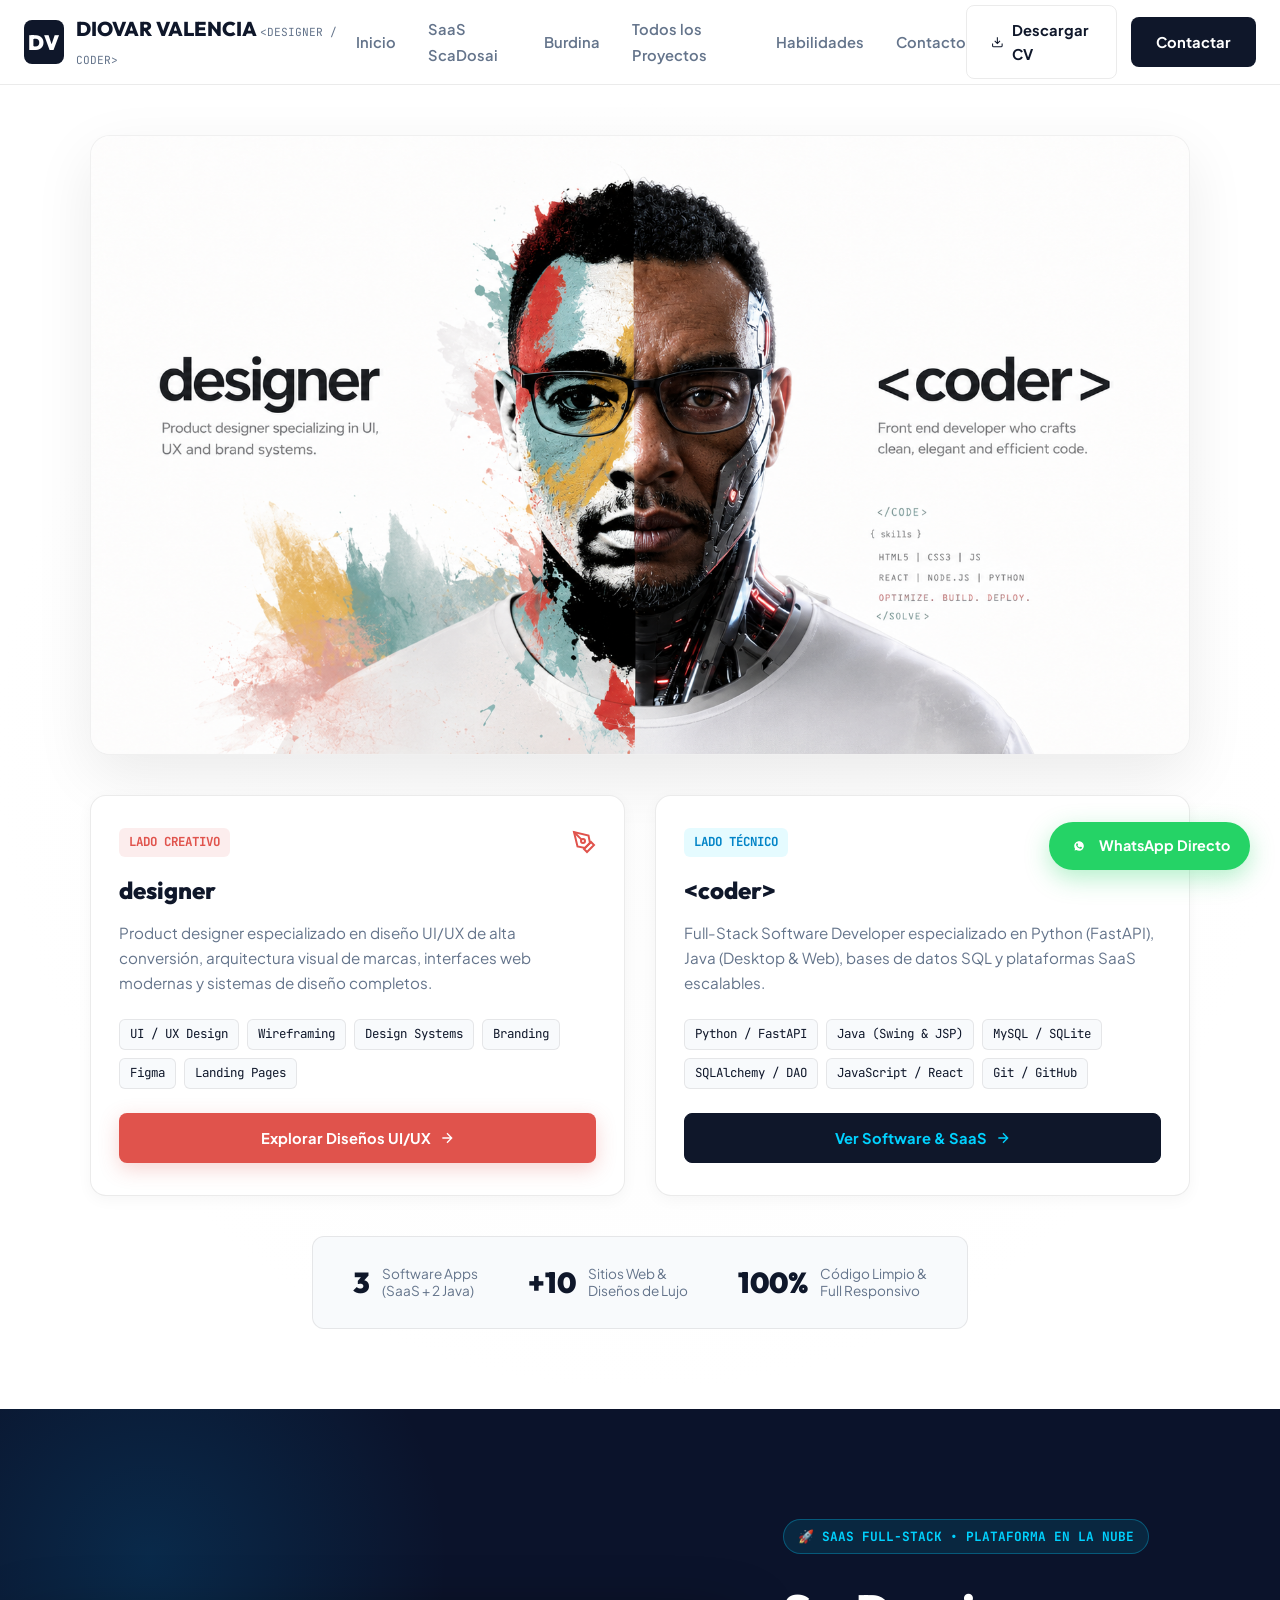
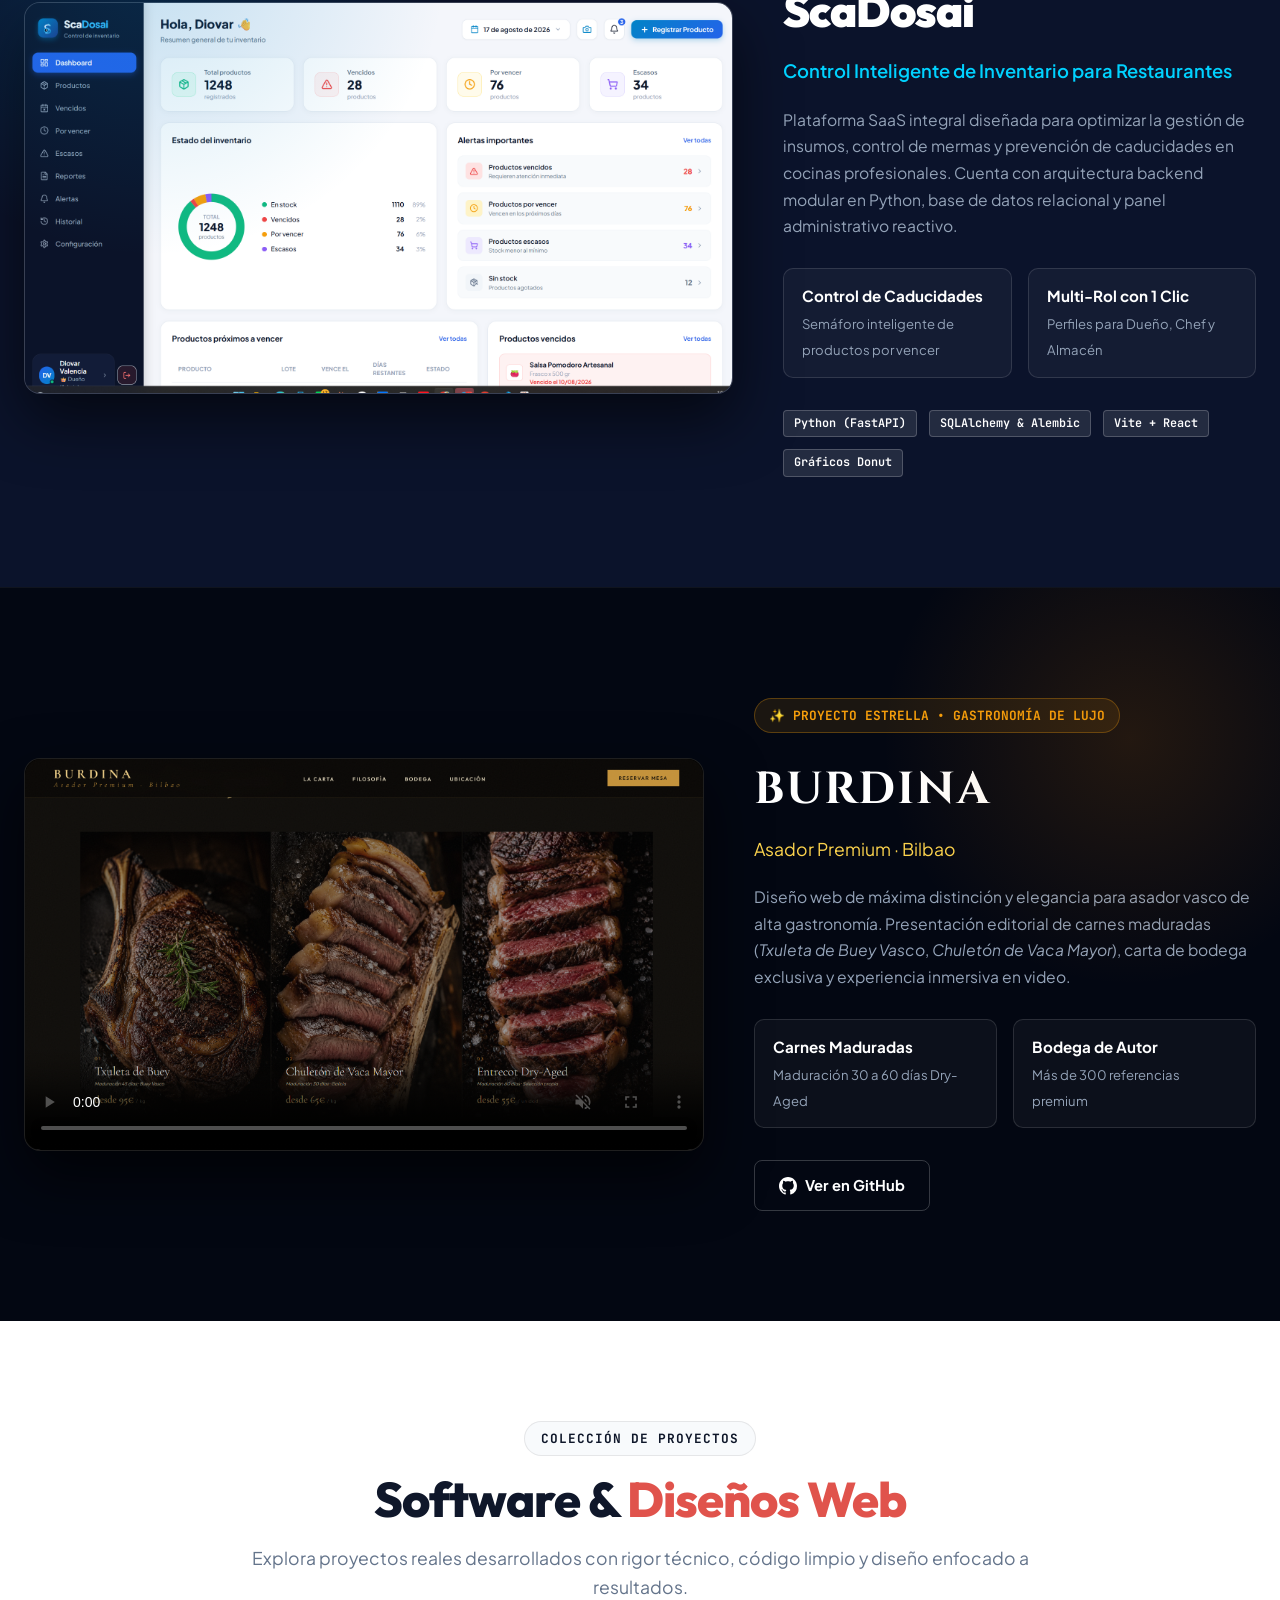
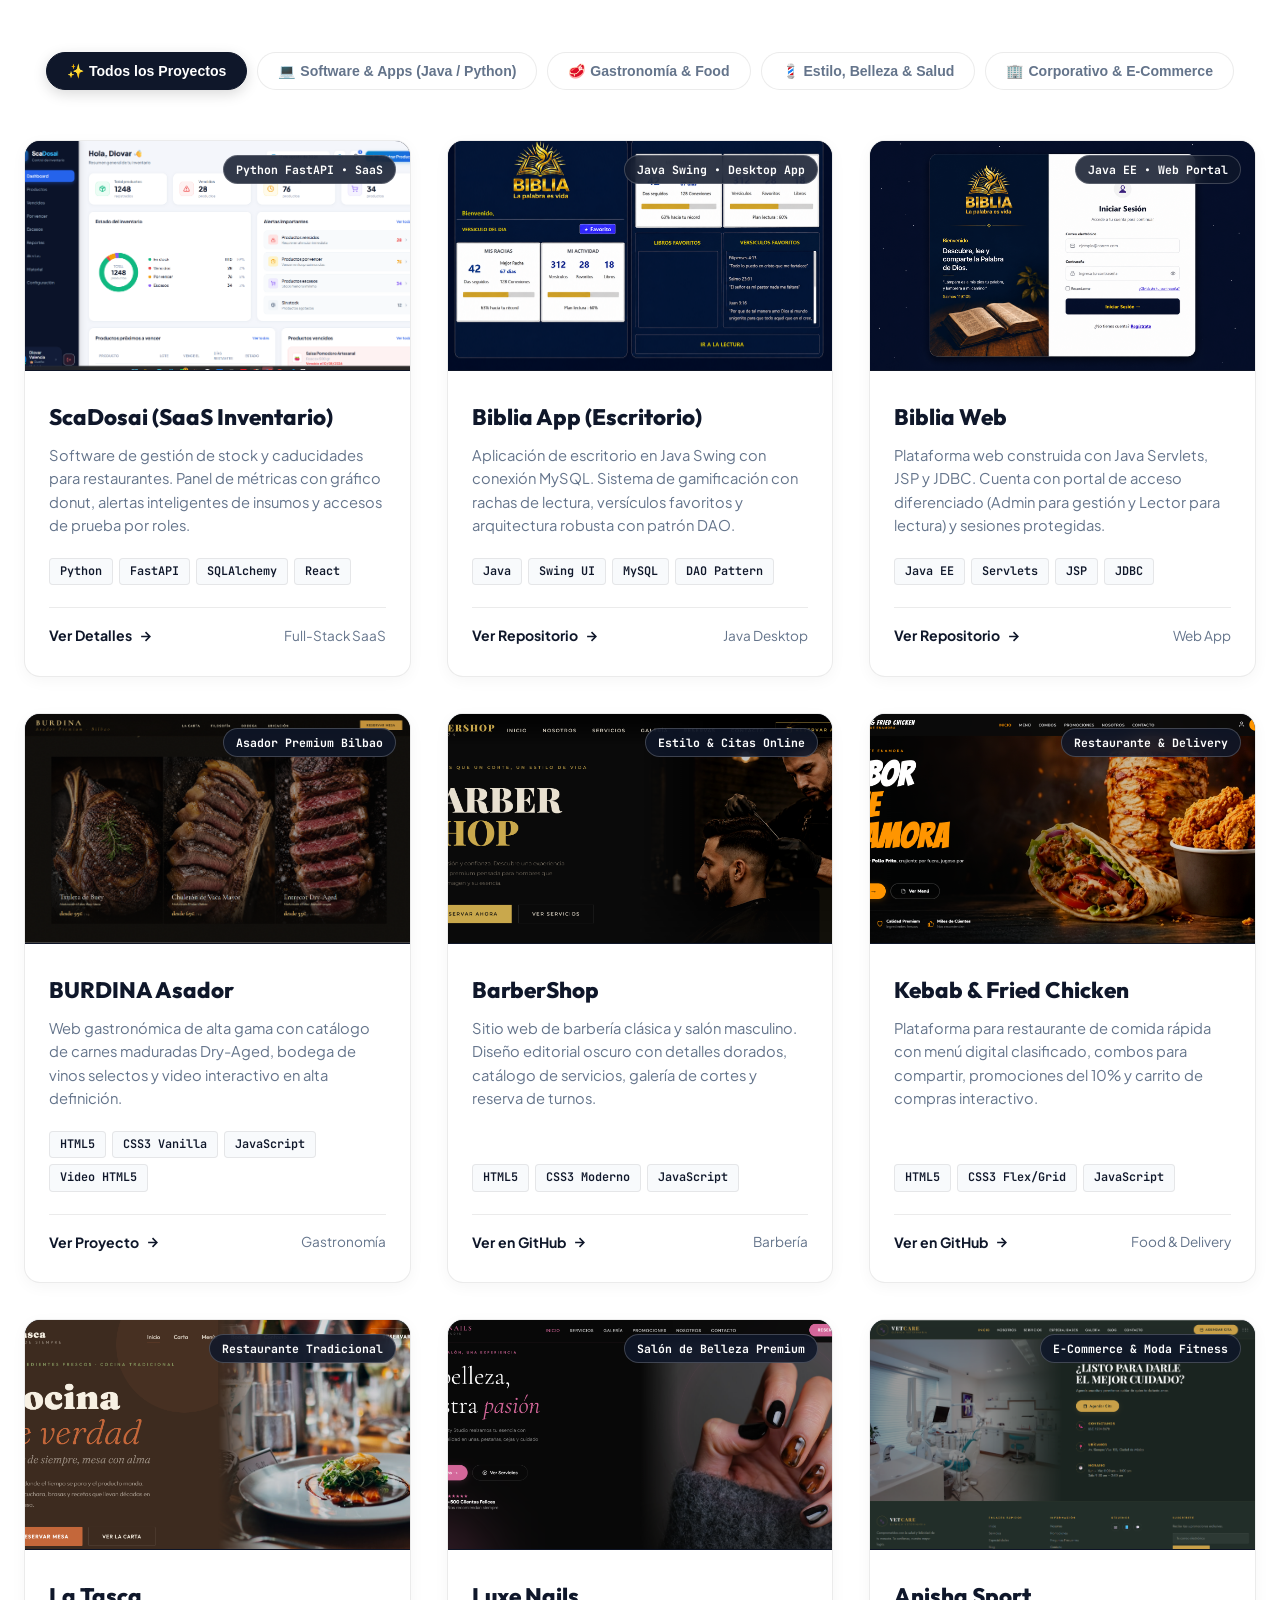
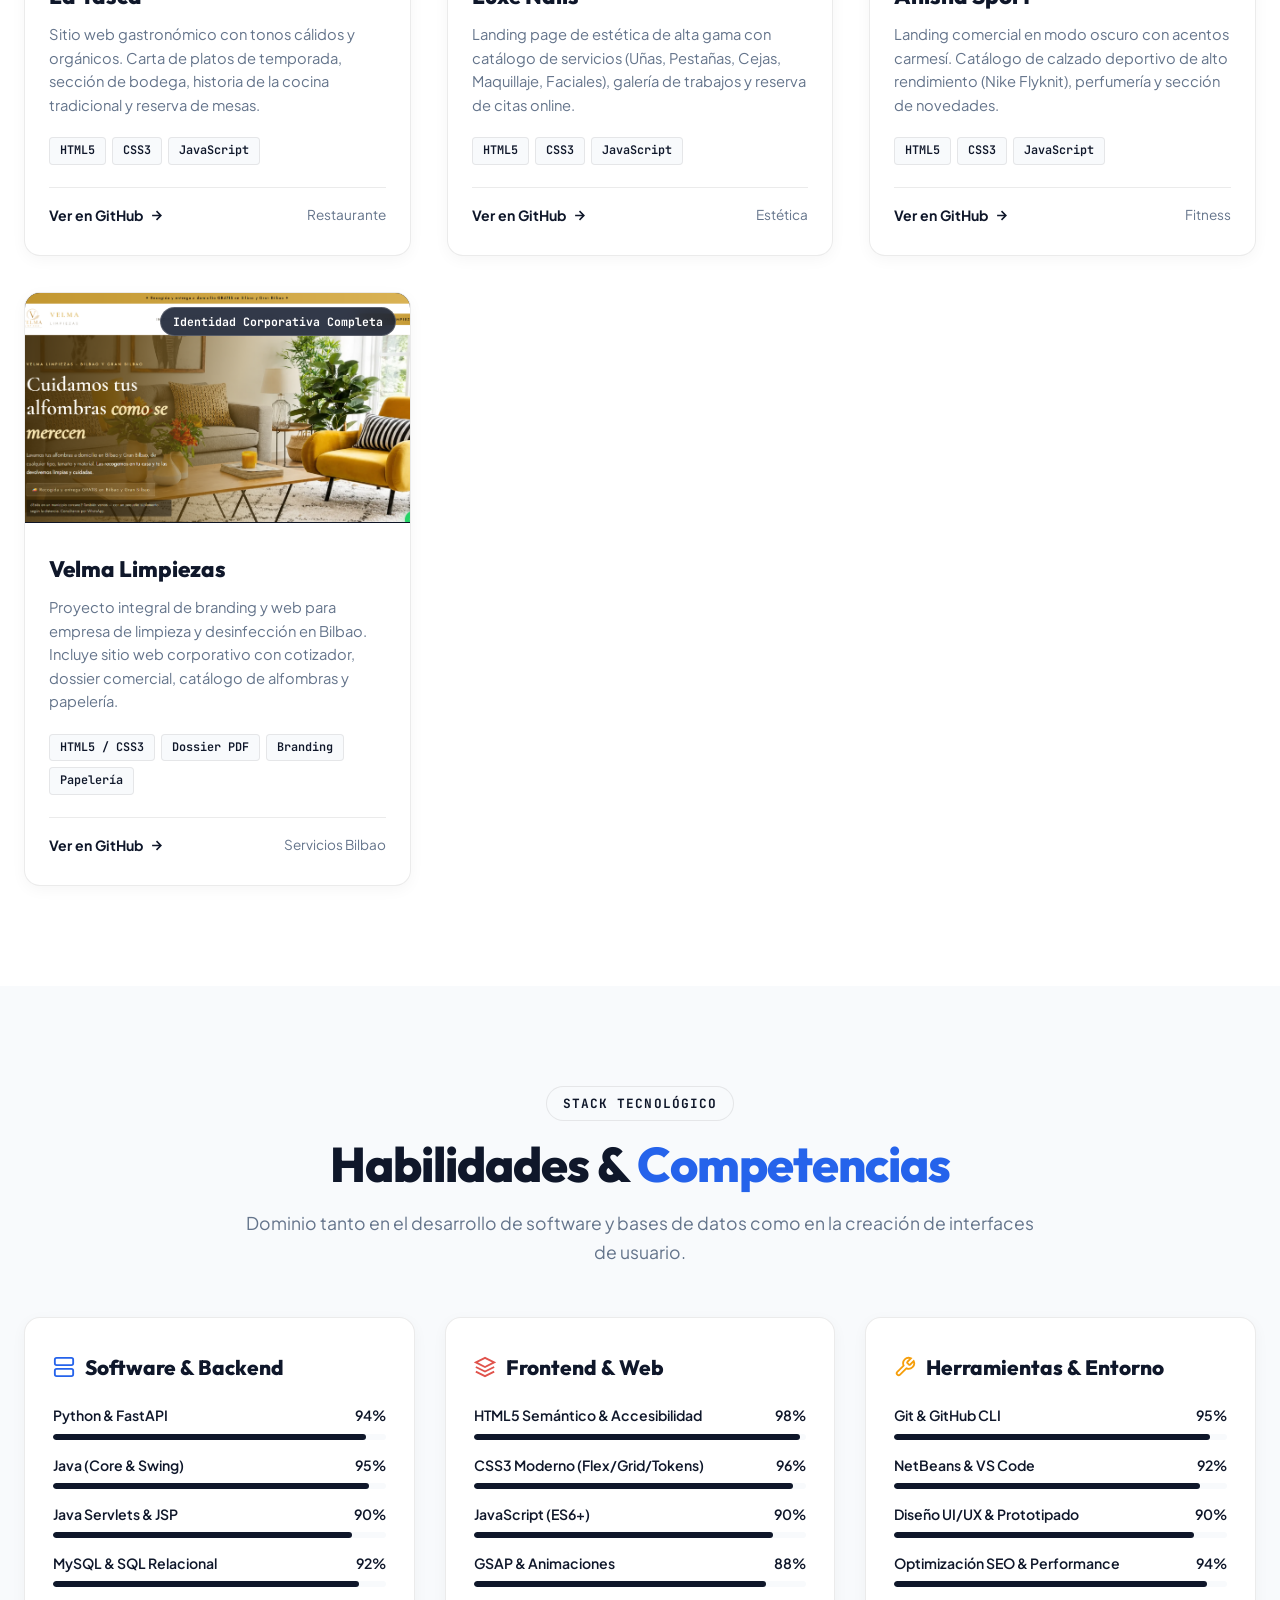
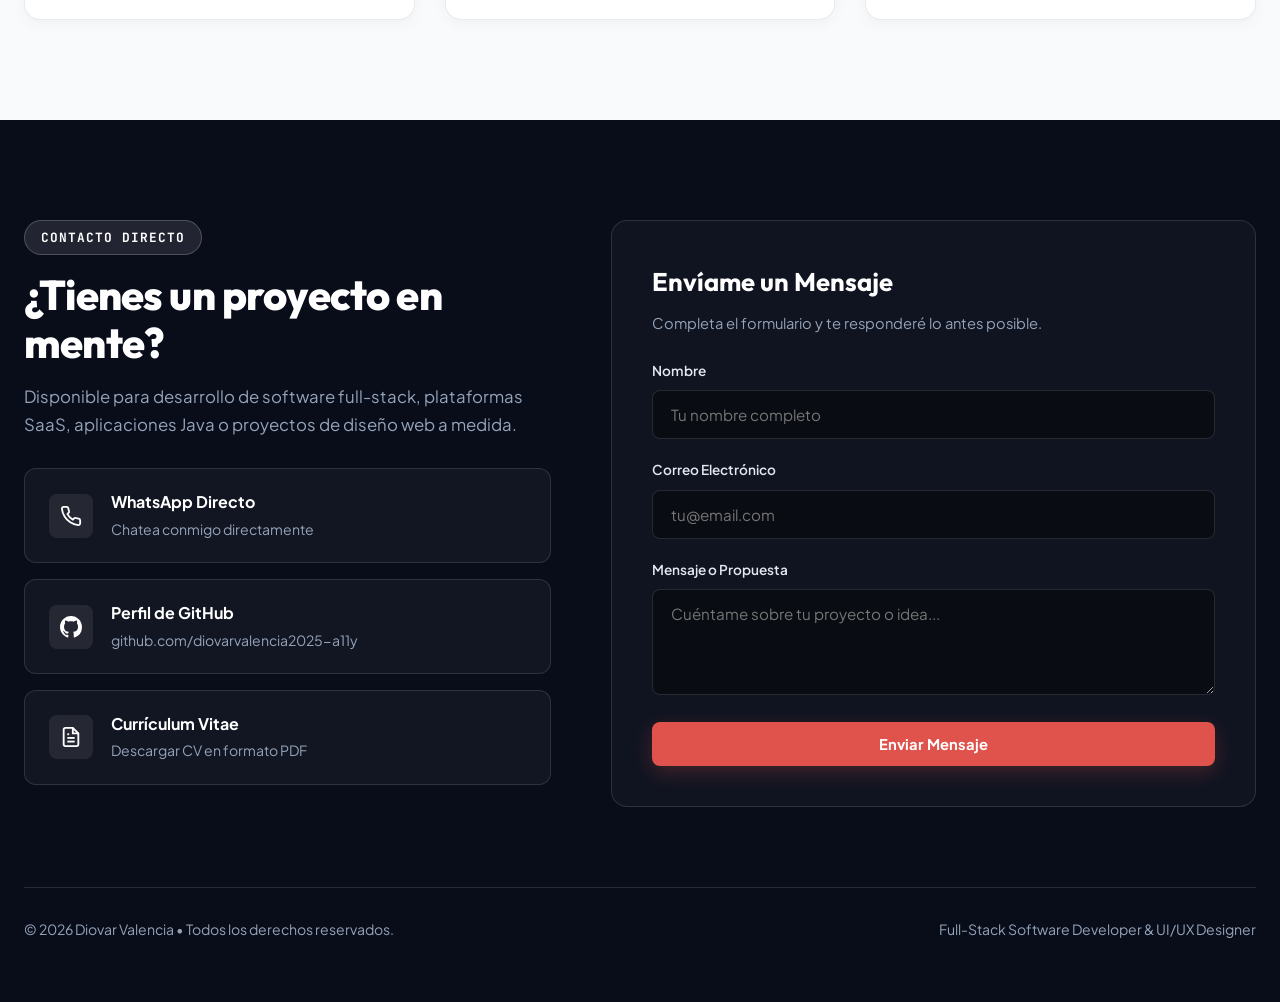
==== index.html @ c7226817 "fix: corregir imagen de Anisha Sport con zapatillas Nike y remover Demo ScrollTrigger" ====
<!DOCTYPE html>
<html lang="es">
<head>
  <meta charset="UTF-8">
  <meta name="viewport" content="width=device-width, initial-scale=1.0">
  <title>Diovar Valencia — Software Developer & UI/UX Designer | Portafolio</title>

  <!-- SEO & Authority Meta Tags -->
  <meta name="description" content="Portafolio oficial de Diovar Valencia. Desarrollador Full-Stack especializado en Python, Java, SaaS y diseño de aplicaciones y landings web de alto impacto.">
  <meta name="author" content="Diovar Valencia">

  <!-- Typography: Outfit, Plus Jakarta Sans, JetBrains Mono & Cinzel -->
  <link rel="preconnect" href="https://fonts.googleapis.com">
  <link rel="preconnect" href="https://fonts.gstatic.com" crossorigin>
  <link href="https://fonts.googleapis.com/css2?family=Cinzel:wght@600;700;800&family=JetBrains+Mono:wght@400;500;600;700&family=Outfit:wght@400;500;600;700;800;900&family=Plus+Jakarta+Sans:wght@300;400;500;600;700;800&display=swap" rel="stylesheet">

  <!-- Master Stylesheet -->
  <link rel="stylesheet" href="css/styles.css">
</head>
<body>

  <!-- Minimalist Clean Navbar -->
  <nav class="navbar" id="navbar">
    <div class="container navbar-inner">
      <a href="#hero" class="brand-wrapper">
        <div class="brand-symbol">DV</div>
        <div class="brand-text">
          <span class="brand-name">DIOVAR VALENCIA</span>
          <span class="brand-tag">&lt;DESIGNER / CODER&gt;</span>
        </div>
      </a>

      <ul class="nav-links">
        <li><a href="#hero" class="nav-link">Inicio</a></li>
        <li><a href="#scadosai" class="nav-link">SaaS ScaDosai</a></li>
        <li><a href="#flagship" class="nav-link">Burdina</a></li>
        <li><a href="#proyectos" class="nav-link">Todos los Proyectos</a></li>
        <li><a href="#habilidades" class="nav-link">Habilidades</a></li>
        <li><a href="#contacto" class="nav-link">Contacto</a></li>
      </ul>

      <div class="nav-actions">
        <a href="assets/docs/CV_Diovar_Valencia.pdf" target="_blank" class="btn btn-outline" download>
          <svg width="16" height="16" viewBox="0 0 24 24" fill="none" stroke="currentColor" stroke-width="2"><path d="M21 15v4a2 2 0 0 1-2 2H5a2 2 0 0 1-2-2v-4M7 10l5 5 5-5M12 15V3"/></svg>
          Descargar CV
        </a>
        <a href="https://wa.me/34600000000" target="_blank" rel="noopener noreferrer" class="btn btn-dark">
          Contactar
        </a>
      </div>
    </div>
  </nav>

  <!-- Hero Section with Interactive Dual Split -->
  <main class="hero-wrapper" id="hero">
    <div class="container hero-main-container">
      
      <!-- Central Split Artwork with Interactive Zones -->
      <div class="hero-artwork-frame">
        <img src="assets/img/hero-split.png" alt="Diovar Valencia — Designer & Coder" class="hero-artwork-img" id="heroImg">
        
        <!-- Hover Split Zones -->
        <div class="hero-split-overlay">
          <div class="split-zone designer" id="designerZone" title="Explorar Lado Creativo / UI UX"></div>
          <div class="split-zone coder" id="coderZone" title="Explorar Lado Ingenieril / Código"></div>
        </div>
      </div>

      <!-- Dual Sub-Cards (Designer vs Coder Details) -->
      <div class="hero-sub-cards">
        
        <!-- Designer Card (Left) -->
        <article class="sub-card designer-card" id="designerCard">
          <div class="sub-card-header">
            <span class="sub-card-tag designer-tag">Lado Creativo</span>
            <svg width="24" height="24" viewBox="0 0 24 24" fill="none" stroke="var(--designer-coral)" stroke-width="2"><path d="M12 19l7-7 3 3-7 7-3-3z"/><path d="M18 13l-1.5-7.5L2 2l3.5 14.5L13 18l5-5z"/><path d="M2 2l7.586 7.586"/><circle cx="11" cy="11" r="2"/></svg>
          </div>
          <h2 class="sub-card-title">designer</h2>
          <p class="sub-card-text">
            Product designer especializado en diseño UI/UX de alta conversión, arquitectura visual de marcas, interfaces web modernas y sistemas de diseño completos.
          </p>
          <div class="skill-chips">
            <span class="chip">UI / UX Design</span>
            <span class="chip">Wireframing</span>
            <span class="chip">Design Systems</span>
            <span class="chip">Branding</span>
            <span class="chip">Figma</span>
            <span class="chip">Landing Pages</span>
          </div>
          <a href="#proyectos" class="btn btn-designer" style="width: 100%;">
            <span>Explorar Diseños UI/UX</span>
            <svg width="16" height="16" viewBox="0 0 24 24" fill="none" stroke="currentColor" stroke-width="2"><path d="M5 12h14M12 5l7 7-7 7"/></svg>
          </a>
        </article>

        <!-- Coder Card (Right) -->
        <article class="sub-card coder-card" id="coderCard">
          <div class="sub-card-header">
            <span class="sub-card-tag coder-tag">Lado Técnico</span>
            <svg width="24" height="24" viewBox="0 0 24 24" fill="none" stroke="#0284C7" stroke-width="2"><polyline points="16 18 22 12 16 6"/><polyline points="8 6 2 12 8 18"/></svg>
          </div>
          <h2 class="sub-card-title">&lt;coder&gt;</h2>
          <p class="sub-card-text">
            Full-Stack Software Developer especializado en Python (FastAPI), Java (Desktop & Web), bases de datos SQL y plataformas SaaS escalables.
          </p>
          <div class="skill-chips">
            <span class="chip">Python / FastAPI</span>
            <span class="chip">Java (Swing & JSP)</span>
            <span class="chip">MySQL / SQLite</span>
            <span class="chip">SQLAlchemy / DAO</span>
            <span class="chip">JavaScript / React</span>
            <span class="chip">Git / GitHub</span>
          </div>
          <a href="#scadosai" class="btn btn-coder" style="width: 100%;">
            <span>Ver Software & SaaS</span>
            <svg width="16" height="16" viewBox="0 0 24 24" fill="none" stroke="currentColor" stroke-width="2"><path d="M5 12h14M12 5l7 7-7 7"/></svg>
          </a>
        </article>

      </div>

      <!-- Quick Metrics Row -->
      <div class="quick-stats-row">
        <div class="stat-item">
          <div class="stat-number">3</div>
          <div class="stat-label">Software Apps<br>(SaaS + 2 Java)</div>
        </div>
        <div class="stat-item">
          <div class="stat-number">+10</div>
          <div class="stat-label">Sitios Web &<br>Diseños de Lujo</div>
        </div>
        <div class="stat-item">
          <div class="stat-number">100%</div>
          <div class="stat-label">Código Limpio &<br>Full Responsivo</div>
        </div>
      </div>

    </div>
  </main>

  <!-- FLAGSHIP 1: SCADOSAI (SaaS Full-Stack) -->
  <section class="flagship-saas-section" id="scadosai">
    <div class="container">
      <div class="saas-grid">
        
        <!-- Mockup Display -->
        <div class="saas-mockup-wrapper">
          <img src="assets/img/scadosai-dashboard.png" alt="ScaDosai Master Dashboard" class="saas-mockup-img">
        </div>

        <!-- Details -->
        <div>
          <span class="saas-tag">🚀 SaaS Full-Stack • Plataforma en la Nube</span>
          <h2 class="saas-title">ScaDosai</h2>
          <div class="saas-subtitle">Control Inteligente de Inventario para Restaurantes</div>
          <p class="saas-desc">
            Plataforma SaaS integral diseñada para optimizar la gestión de insumos, control de mermas y prevención de caducidades en cocinas profesionales. Cuenta con arquitectura backend modular en Python, base de datos relacional y panel administrativo reactivo.
          </p>

          <div class="saas-metrics-grid">
            <div class="saas-metric-box">
              <strong>Control de Caducidades</strong>
              <span>Semáforo inteligente de productos por vencer</span>
            </div>
            <div class="saas-metric-box">
              <strong>Multi-Rol con 1 Clic</strong>
              <span>Perfiles para Dueño, Chef y Almacén</span>
            </div>
          </div>

          <div style="display: flex; gap: 12px; flex-wrap: wrap;">
            <span class="tech-pill" style="background: rgba(255,255,255,0.1); color: #fff; border-color: rgba(255,255,255,0.2);">Python (FastAPI)</span>
            <span class="tech-pill" style="background: rgba(255,255,255,0.1); color: #fff; border-color: rgba(255,255,255,0.2);">SQLAlchemy & Alembic</span>
            <span class="tech-pill" style="background: rgba(255,255,255,0.1); color: #fff; border-color: rgba(255,255,255,0.2);">Vite + React</span>
            <span class="tech-pill" style="background: rgba(255,255,255,0.1); color: #fff; border-color: rgba(255,255,255,0.2);">Gráficos Donut</span>
          </div>
        </div>

      </div>
    </div>
  </section>

  <!-- FLAGSHIP 2: BURDINA (Asador Premium Bilbao) -->
  <section class="featured-flagship-section" id="flagship">
    <div class="container">
      <div class="flagship-grid">
        
        <!-- Video Player -->
        <div class="flagship-video-container">
          <video class="flagship-video" controls autoplay muted loop playsinline poster="assets/img/burdina-carnes.png">
            <source src="assets/img/burdina-video.mp4" type="video/mp4">
            Tu navegador no soporta reproducción de video HTML5.
          </video>
        </div>

        <!-- Details -->
        <div class="flagship-content-pane">
          <div>
            <span class="flagship-tag">✨ Proyecto Estrella • Gastronomía de Lujo</span>
            <h2 class="flagship-title">BURDINA</h2>
            <div class="flagship-subtitle">Asador Premium · Bilbao</div>
            <p class="flagship-desc">
              Diseño web de máxima distinción y elegancia para asador vasco de alta gastronomía. Presentación editorial de carnes maduradas (<em>Txuleta de Buey Vasco</em>, <em>Chuletón de Vaca Mayor</em>), carta de bodega exclusiva y experiencia inmersiva en video.
            </p>
          </div>

          <div class="flagship-highlights">
            <div class="highlight-box">
              <strong>Carnes Maduradas</strong>
              <span>Maduración 30 a 60 días Dry-Aged</span>
            </div>
            <div class="highlight-box">
              <strong>Bodega de Autor</strong>
              <span>Más de 300 referencias premium</span>
            </div>
          </div>

          <div style="display: flex; gap: 14px; flex-wrap: wrap;">
            <a href="https://github.com/diovarvalencia2025-a11y" target="_blank" rel="noopener noreferrer" class="btn btn-outline" style="border-color: rgba(255,255,255,0.2); color: #fff;">
              <svg width="18" height="18" viewBox="0 0 24 24" fill="currentColor"><path d="M12 0C5.37 0 0 5.37 0 12c0 5.31 3.435 9.795 8.205 11.385.6.105.825-.255.825-.57 0-.285-.015-1.23-.015-2.235-3.015.555-3.795-.735-4.035-1.41-.135-.345-.72-1.41-1.23-1.695-.42-.225-1.02-.78-.015-.795.945-.015 1.62.87 1.845 1.23 1.08 1.815 2.805 1.305 3.495.99.105-.78.42-1.305.765-1.605-2.67-.3-5.46-1.335-5.46-5.925 0-1.305.465-2.385 1.23-3.225-.12-.3-.54-1.53.12-3.18 0 0 1.005-.315 3.3 1.23.96-.27 1.98-.405 3-.405s2.04.135 3 .405c2.295-1.56 3.3-1.23 3.3-1.23.66 1.65.24 2.88.12 3.18.765.84 1.23 1.905 1.23 3.225 0 4.605-2.805 5.625-5.475 5.925.435.375.81 1.095.81 2.22 0 1.605-.015 2.895-.015 3.3 0 .315.225.69.825.57A12.02 12.02 0 0 0 24 12c0-6.63-5.37-12-12-12z"/></svg>
              Ver en GitHub
            </a>
          </div>
        </div>

      </div>
    </div>
  </section>

  <!-- Complete Showcase & Filterable Matrix -->
  <section class="section" id="proyectos">
    <div class="container">
      <div class="section-header">
        <span class="section-tag">Colección de Proyectos</span>
        <h2 class="section-title">Software & <span style="color: var(--designer-coral);">Diseños Web</span></h2>
        <p class="section-subtitle">
          Explora proyectos reales desarrollados con rigor técnico, código limpio y diseño enfocado a resultados.
        </p>
      </div>

      <!-- Filter Tabs -->
      <div class="filter-tabs-wrapper">
        <button class="filter-tab active" data-filter="all">✨ Todos los Proyectos</button>
        <button class="filter-tab" data-filter="software">💻 Software & Apps (Java / Python)</button>
        <button class="filter-tab" data-filter="gastronomia">🥩 Gastronomía & Food</button>
        <button class="filter-tab" data-filter="estilo">💈 Estilo, Belleza & Salud</button>
        <button class="filter-tab" data-filter="corporativo">🏢 Corporativo & E-Commerce</button>
      </div>

      <!-- Grid Cards -->
      <div class="projects-showcase-grid">

        <!-- 1. SCADOSAI (SAAS) -->
        <article class="project-card" data-category="software">
          <div class="project-frame">
            <img src="assets/img/scadosai-dashboard.png" alt="ScaDosai SaaS" class="project-img">
            <span class="project-category-badge">Python FastAPI • SaaS</span>
          </div>
          <div class="project-card-body">
            <h3 class="project-card-title">ScaDosai (SaaS Inventario)</h3>
            <p class="project-card-desc">
              Software de gestión de stock y caducidades para restaurantes. Panel de métricas con gráfico donut, alertas inteligentes de insumos y accesos de prueba por roles.
            </p>
            <div class="project-tech-row">
              <span class="tech-pill">Python</span>
              <span class="tech-pill">FastAPI</span>
              <span class="tech-pill">SQLAlchemy</span>
              <span class="tech-pill">React</span>
            </div>
            <div class="project-card-links">
              <a href="#scadosai" class="action-link">
                <span>Ver Detalles</span>
                <svg width="15" height="15" viewBox="0 0 24 24" fill="none" stroke="currentColor" stroke-width="2.5"><path d="M5 12h14M12 5l7 7-7 7"/></svg>
              </a>
              <span class="github-link">Full-Stack SaaS</span>
            </div>
          </div>
        </article>

        <!-- 2. BIBLIA APP (DESKTOP JAVA) -->
        <article class="project-card" data-category="software">
          <div class="project-frame">
            <img src="assets/img/biblia-app-desktop.png" alt="Biblia App Desktop Java" class="project-img">
            <span class="project-category-badge">Java Swing • Desktop App</span>
          </div>
          <div class="project-card-body">
            <h3 class="project-card-title">Biblia App (Escritorio)</h3>
            <p class="project-card-desc">
              Aplicación de escritorio en Java Swing con conexión MySQL. Sistema de gamificación con rachas de lectura, versículos favoritos y arquitectura robusta con patrón DAO.
            </p>
            <div class="project-tech-row">
              <span class="tech-pill">Java</span>
              <span class="tech-pill">Swing UI</span>
              <span class="tech-pill">MySQL</span>
              <span class="tech-pill">DAO Pattern</span>
            </div>
            <div class="project-card-links">
              <a href="https://github.com/diovarvalencia2025-a11y/biblia-app" target="_blank" rel="noopener noreferrer" class="action-link">
                <span>Ver Repositorio</span>
                <svg width="15" height="15" viewBox="0 0 24 24" fill="none" stroke="currentColor" stroke-width="2.5"><path d="M5 12h14M12 5l7 7-7 7"/></svg>
              </a>
              <span class="github-link">Java Desktop</span>
            </div>
          </div>
        </article>

        <!-- 3. BIBLIA WEB (JAVA EE & JSP) -->
        <article class="project-card" data-category="software">
          <div class="project-frame">
            <img src="assets/img/biblia-web.png" alt="Biblia Web Java EE" class="project-img">
            <span class="project-category-badge">Java EE • Web Portal</span>
          </div>
          <div class="project-card-body">
            <h3 class="project-card-title">Biblia Web</h3>
            <p class="project-card-desc">
              Plataforma web construida con Java Servlets, JSP y JDBC. Cuenta con portal de acceso diferenciado (Admin para gestión y Lector para lectura) y sesiones protegidas.
            </p>
            <div class="project-tech-row">
              <span class="tech-pill">Java EE</span>
              <span class="tech-pill">Servlets</span>
              <span class="tech-pill">JSP</span>
              <span class="tech-pill">JDBC</span>
            </div>
            <div class="project-card-links">
              <a href="https://github.com/diovarvalencia2025-a11y/biblia-web" target="_blank" rel="noopener noreferrer" class="action-link">
                <span>Ver Repositorio</span>
                <svg width="15" height="15" viewBox="0 0 24 24" fill="none" stroke="currentColor" stroke-width="2.5"><path d="M5 12h14M12 5l7 7-7 7"/></svg>
              </a>
              <span class="github-link">Web App</span>
            </div>
          </div>
        </article>

        <!-- 4. BURDINA -->
        <article class="project-card" data-category="gastronomia">
          <div class="project-frame">
            <img src="assets/img/burdina-carnes.png" alt="Burdina Asador Premium" class="project-img">
            <span class="project-category-badge">Asador Premium Bilbao</span>
          </div>
          <div class="project-card-body">
            <h3 class="project-card-title">BURDINA Asador</h3>
            <p class="project-card-desc">
              Web gastronómica de alta gama con catálogo de carnes maduradas Dry-Aged, bodega de vinos selectos y video interactivo en alta definición.
            </p>
            <div class="project-tech-row">
              <span class="tech-pill">HTML5</span>
              <span class="tech-pill">CSS3 Vanilla</span>
              <span class="tech-pill">JavaScript</span>
              <span class="tech-pill">Video HTML5</span>
            </div>
            <div class="project-card-links">
              <a href="#flagship" class="action-link">
                <span>Ver Proyecto</span>
                <svg width="15" height="15" viewBox="0 0 24 24" fill="none" stroke="currentColor" stroke-width="2.5"><path d="M5 12h14M12 5l7 7-7 7"/></svg>
              </a>
              <span class="github-link">Gastronomía</span>
            </div>
          </div>
        </article>

        <!-- 5. BARBERSHOP -->
        <article class="project-card" data-category="estilo">
          <div class="project-frame">
            <img src="assets/img/barberia1.png" alt="BarberShop Web" class="project-img">
            <span class="project-category-badge">Estilo & Citas Online</span>
          </div>
          <div class="project-card-body">
            <h3 class="project-card-title">BarberShop</h3>
            <p class="project-card-desc">
              Sitio web de barbería clásica y salón masculino. Diseño editorial oscuro con detalles dorados, catálogo de servicios, galería de cortes y reserva de turnos.
            </p>
            <div class="project-tech-row">
              <span class="tech-pill">HTML5</span>
              <span class="tech-pill">CSS3 Moderno</span>
              <span class="tech-pill">JavaScript</span>
            </div>
            <div class="project-card-links">
              <a href="https://github.com/diovarvalencia2025-a11y/barbershop" target="_blank" rel="noopener noreferrer" class="action-link">
                <span>Ver en GitHub</span>
                <svg width="15" height="15" viewBox="0 0 24 24" fill="none" stroke="currentColor" stroke-width="2.5"><path d="M5 12h14M12 5l7 7-7 7"/></svg>
              </a>
              <span class="github-link">Barbería</span>
            </div>
          </div>
        </article>

        <!-- 6. KEBAB & FRIED CHICKEN -->
        <article class="project-card" data-category="gastronomia">
          <div class="project-frame">
            <img src="assets/img/kebab1.png" alt="Kebab & Fried Chicken" class="project-img">
            <span class="project-category-badge">Restaurante & Delivery</span>
          </div>
          <div class="project-card-body">
            <h3 class="project-card-title">Kebab & Fried Chicken</h3>
            <p class="project-card-desc">
              Plataforma para restaurante de comida rápida con menú digital clasificado, combos para compartir, promociones del 10% y carrito de compras interactivo.
            </p>
            <div class="project-tech-row">
              <span class="tech-pill">HTML5</span>
              <span class="tech-pill">CSS3 Flex/Grid</span>
              <span class="tech-pill">JavaScript</span>
            </div>
            <div class="project-card-links">
              <a href="https://github.com/diovarvalencia2025-a11y/webkebab" target="_blank" rel="noopener noreferrer" class="action-link">
                <span>Ver en GitHub</span>
                <svg width="15" height="15" viewBox="0 0 24 24" fill="none" stroke="currentColor" stroke-width="2.5"><path d="M5 12h14M12 5l7 7-7 7"/></svg>
              </a>
              <span class="github-link">Food & Delivery</span>
            </div>
          </div>
        </article>

        <!-- 7. LA TASCA -->
        <article class="project-card" data-category="gastronomia">
          <div class="project-frame">
            <img src="assets/img/Latasca1.png" alt="La Tasca Cocina Tradicional" class="project-img">
            <span class="project-category-badge">Restaurante Tradicional</span>
          </div>
          <div class="project-card-body">
            <h3 class="project-card-title">La Tasca</h3>
            <p class="project-card-desc">
              Sitio web gastronómico con tonos cálidos y orgánicos. Carta de platos de temporada, sección de bodega, historia de la cocina tradicional y reserva de mesas.
            </p>
            <div class="project-tech-row">
              <span class="tech-pill">HTML5</span>
              <span class="tech-pill">CSS3</span>
              <span class="tech-pill">JavaScript</span>
            </div>
            <div class="project-card-links">
              <a href="https://github.com/diovarvalencia2025-a11y/latasca" target="_blank" rel="noopener noreferrer" class="action-link">
                <span>Ver en GitHub</span>
                <svg width="15" height="15" viewBox="0 0 24 24" fill="none" stroke="currentColor" stroke-width="2.5"><path d="M5 12h14M12 5l7 7-7 7"/></svg>
              </a>
              <span class="github-link">Restaurante</span>
            </div>
          </div>
        </article>

        <!-- 8. LUXE NAILS -->
        <article class="project-card" data-category="estilo">
          <div class="project-frame">
            <img src="assets/img/luxe1.png" alt="Luxe Nails Beauty Studio" class="project-img">
            <span class="project-category-badge">Salón de Belleza Premium</span>
          </div>
          <div class="project-card-body">
            <h3 class="project-card-title">Luxe Nails</h3>
            <p class="project-card-desc">
              Landing page de estética de alta gama con catálogo de servicios (Uñas, Pestañas, Cejas, Maquillaje, Faciales), galería de trabajos y reserva de citas online.
            </p>
            <div class="project-tech-row">
              <span class="tech-pill">HTML5</span>
              <span class="tech-pill">CSS3</span>
              <span class="tech-pill">JavaScript</span>
            </div>
            <div class="project-card-links">
              <a href="https://github.com/diovarvalencia2025-a11y/luxenails" target="_blank" rel="noopener noreferrer" class="action-link">
                <span>Ver en GitHub</span>
                <svg width="15" height="15" viewBox="0 0 24 24" fill="none" stroke="currentColor" stroke-width="2.5"><path d="M5 12h14M12 5l7 7-7 7"/></svg>
              </a>
              <span class="github-link">Estética</span>
            </div>
          </div>
        </article>

        <!-- 9. ANISHA SPORT -->
        <article class="project-card" data-category="corporativo">
          <div class="project-frame">
            <img src="assets/img/anisha.png" alt="Anisha Sport Nike" class="project-img">
            <span class="project-category-badge">E-Commerce & Moda Fitness</span>
          </div>
          <div class="project-card-body">
            <h3 class="project-card-title">Anisha Sport</h3>
            <p class="project-card-desc">
              Landing comercial en modo oscuro con acentos carmesí. Catálogo de calzado deportivo de alto rendimiento (Nike Flyknit), perfumería y sección de novedades.
            </p>
            <div class="project-tech-row">
              <span class="tech-pill">HTML5</span>
              <span class="tech-pill">CSS3</span>
              <span class="tech-pill">JavaScript</span>
            </div>
            <div class="project-card-links">
              <a href="https://github.com/diovarvalencia2025-a11y/anishasport" target="_blank" rel="noopener noreferrer" class="action-link">
                <span>Ver en GitHub</span>
                <svg width="15" height="15" viewBox="0 0 24 24" fill="none" stroke="currentColor" stroke-width="2.5"><path d="M5 12h14M12 5l7 7-7 7"/></svg>
              </a>
              <span class="github-link">Fitness</span>
            </div>
          </div>
        </article>

        <!-- 10. VELMA LIMPIEZAS -->
        <article class="project-card" data-category="corporativo">
          <div class="project-frame">
            <img src="assets/img/velma1.png" alt="Velma Limpiezas Bilbao" class="project-img">
            <span class="project-category-badge">Identidad Corporativa Completa</span>
          </div>
          <div class="project-card-body">
            <h3 class="project-card-title">Velma Limpiezas</h3>
            <p class="project-card-desc">
              Proyecto integral de branding y web para empresa de limpieza y desinfección en Bilbao. Incluye sitio web corporativo con cotizador, dossier comercial, catálogo de alfombras y papelería.
            </p>
            <div class="project-tech-row">
              <span class="tech-pill">HTML5 / CSS3</span>
              <span class="tech-pill">Dossier PDF</span>
              <span class="tech-pill">Branding</span>
              <span class="tech-pill">Papelería</span>
            </div>
            <div class="project-card-links">
              <a href="https://github.com/diovarvalencia2025-a11y/velma-limpiezas" target="_blank" rel="noopener noreferrer" class="action-link">
                <span>Ver en GitHub</span>
                <svg width="15" height="15" viewBox="0 0 24 24" fill="none" stroke="currentColor" stroke-width="2.5"><path d="M5 12h14M12 5l7 7-7 7"/></svg>
              </a>
              <span class="github-link">Servicios Bilbao</span>
            </div>
          </div>
        </article>

      </div>
    </div>
  </section>

  <!-- Technical Skills Matrix -->
  <section class="section" style="background: var(--bg-subtle);" id="habilidades">
    <div class="container">
      <div class="section-header">
        <span class="section-tag">Stack Tecnológico</span>
        <h2 class="section-title">Habilidades & <span style="color: var(--coder-blue);">Competencias</span></h2>
        <p class="section-subtitle">
          Dominio tanto en el desarrollo de software y bases de datos como en la creación de interfaces de usuario.
        </p>
      </div>

      <div class="skills-grid">
        
        <!-- Backend & Software -->
        <div class="skill-box">
          <h3 class="skill-box-title">
            <svg width="22" height="22" viewBox="0 0 24 24" fill="none" stroke="var(--coder-blue)" stroke-width="2"><rect x="2" y="2" width="20" height="8" rx="2" ry="2"/><rect x="2" y="14" width="20" height="8" rx="2" ry="2"/><line x1="6" y1="6" x2="6.01" y2="6"/><line x1="6" y1="18" x2="6.01" y2="18"/></svg>
            Software & Backend
          </h3>
          <div class="skill-box-list">
            <div class="skill-row">
              <div class="skill-name-row"><span>Python & FastAPI</span><span>94%</span></div>
              <div class="skill-bar"><div class="skill-fill" style="width: 94%;"></div></div>
            </div>
            <div class="skill-row">
              <div class="skill-name-row"><span>Java (Core & Swing)</span><span>95%</span></div>
              <div class="skill-bar"><div class="skill-fill" style="width: 95%;"></div></div>
            </div>
            <div class="skill-row">
              <div class="skill-name-row"><span>Java Servlets & JSP</span><span>90%</span></div>
              <div class="skill-bar"><div class="skill-fill" style="width: 90%;"></div></div>
            </div>
            <div class="skill-row">
              <div class="skill-name-row"><span>MySQL & SQL Relacional</span><span>92%</span></div>
              <div class="skill-bar"><div class="skill-fill" style="width: 92%;"></div></div>
            </div>
          </div>
        </div>

        <!-- Frontend & Web -->
        <div class="skill-box">
          <h3 class="skill-box-title">
            <svg width="22" height="22" viewBox="0 0 24 24" fill="none" stroke="var(--designer-coral)" stroke-width="2"><polygon points="12 2 2 7 12 12 22 7 12 2"/><polyline points="2 17 12 22 22 17"/><polyline points="2 12 12 17 22 12"/></svg>
            Frontend & Web
          </h3>
          <div class="skill-box-list">
            <div class="skill-row">
              <div class="skill-name-row"><span>HTML5 Semántico & Accesibilidad</span><span>98%</span></div>
              <div class="skill-bar"><div class="skill-fill" style="width: 98%;"></div></div>
            </div>
            <div class="skill-row">
              <div class="skill-name-row"><span>CSS3 Moderno (Flex/Grid/Tokens)</span><span>96%</span></div>
              <div class="skill-bar"><div class="skill-fill" style="width: 96%;"></div></div>
            </div>
            <div class="skill-row">
              <div class="skill-name-row"><span>JavaScript (ES6+)</span><span>90%</span></div>
              <div class="skill-bar"><div class="skill-fill" style="width: 90%;"></div></div>
            </div>
            <div class="skill-row">
              <div class="skill-name-row"><span>GSAP & Animaciones</span><span>88%</span></div>
              <div class="skill-bar"><div class="skill-fill" style="width: 88%;"></div></div>
            </div>
          </div>
        </div>

        <!-- Herramientas & Entorno -->
        <div class="skill-box">
          <h3 class="skill-box-title">
            <svg width="22" height="22" viewBox="0 0 24 24" fill="none" stroke="#F59E0B" stroke-width="2"><path d="M14.7 6.3a1 1 0 0 0 0 1.4l1.6 1.6a1 1 0 0 0 1.4 0l3.77-3.77a6 6 0 0 1-7.94 7.94l-6.91 6.91a2.12 2.12 0 0 1-3-3l6.91-6.91a6 6 0 0 1 7.94-7.94l-3.76 3.76z"/></svg>
            Herramientas & Entorno
          </h3>
          <div class="skill-box-list">
            <div class="skill-row">
              <div class="skill-name-row"><span>Git & GitHub CLI</span><span>95%</span></div>
              <div class="skill-bar"><div class="skill-fill" style="width: 95%;"></div></div>
            </div>
            <div class="skill-row">
              <div class="skill-name-row"><span>NetBeans & VS Code</span><span>92%</span></div>
              <div class="skill-bar"><div class="skill-fill" style="width: 92%;"></div></div>
            </div>
            <div class="skill-row">
              <div class="skill-name-row"><span>Diseño UI/UX & Prototipado</span><span>90%</span></div>
              <div class="skill-bar"><div class="skill-fill" style="width: 90%;"></div></div>
            </div>
            <div class="skill-row">
              <div class="skill-name-row"><span>Optimización SEO & Performance</span><span>94%</span></div>
              <div class="skill-bar"><div class="skill-fill" style="width: 94%;"></div></div>
            </div>
          </div>
        </div>

      </div>
    </div>
  </section>

  <!-- Contact & Direct Connect Section -->
  <section class="contact-section" id="contacto">
    <div class="container">
      <div class="contact-grid">
        
        <div>
          <span class="section-tag" style="background: rgba(255,255,255,0.1); color: #fff; border-color: rgba(255,255,255,0.2);">Contacto Directo</span>
          <h2 class="section-title" style="color: #fff; font-size: 2.6rem;">¿Tienes un proyecto en mente?</h2>
          <p style="color: #94A3B8; font-size: 1.05rem; margin-bottom: 30px;">
            Disponible para desarrollo de software full-stack, plataformas SaaS, aplicaciones Java o proyectos de diseño web a medida.
          </p>

          <a href="https://wa.me/34600000000" target="_blank" rel="noopener noreferrer" class="contact-card-box" style="text-decoration: none;">
            <div class="contact-icon">
              <svg width="22" height="22" viewBox="0 0 24 24" fill="none" stroke="currentColor" stroke-width="2"><path d="M22 16.92v3a2 2 0 0 1-2.18 2 19.79 19.79 0 0 1-8.63-3.07 19.5 19.5 0 0 1-6-6 19.79 19.79 0 0 1-3.07-8.67A2 2 0 0 1 4.11 2h3a2 2 0 0 1 2 1.72 12.84 12.84 0 0 0 .7 2.81 2 2 0 0 1-.45 2.11L8.09 9.91a16 16 0 0 0 6 6l1.27-1.27a2 2 0 0 1 2.11-.45 12.84 12.84 0 0 0 2.81.7A2 2 0 0 1 22 16.92z"/></svg>
            </div>
            <div>
              <strong style="display: block; color: #fff; font-size: 1rem;">WhatsApp Directo</strong>
              <span style="color: #94A3B8; font-size: 0.88rem;">Chatea conmigo directamente</span>
            </div>
          </a>

          <a href="https://github.com/diovarvalencia2025-a11y" target="_blank" rel="noopener noreferrer" class="contact-card-box" style="text-decoration: none;">
            <div class="contact-icon">
              <svg width="22" height="22" viewBox="0 0 24 24" fill="currentColor"><path d="M12 0C5.37 0 0 5.37 0 12c0 5.31 3.435 9.795 8.205 11.385.6.105.825-.255.825-.57 0-.285-.015-1.23-.015-2.235-3.015.555-3.795-.735-4.035-1.41-.135-.345-.72-1.41-1.23-1.695-.42-.225-1.02-.78-.015-.795.945-.015 1.62.87 1.845 1.23 1.08 1.815 2.805 1.305 3.495.99.105-.78.42-1.305.765-1.605-2.67-.3-5.46-1.335-5.46-5.925 0-1.305.465-2.385 1.23-3.225-.12-.3-.54-1.53.12-3.18 0 0 1.005-.315 3.3 1.23.96-.27 1.98-.405 3-.405s2.04.135 3 .405c2.295-1.56 3.3-1.23 3.3-1.23.66 1.65.24 2.88.12 3.18.765.84 1.23 1.905 1.23 3.225 0 4.605-2.805 5.625-5.475 5.925.435.375.81 1.095.81 2.22 0 1.605-.015 2.895-.015 3.3 0 .315.225.69.825.57A12.02 12.02 0 0 0 24 12c0-6.63-5.37-12-12-12z"/></svg>
            </div>
            <div>
              <strong style="display: block; color: #fff; font-size: 1rem;">Perfil de GitHub</strong>
              <span style="color: #94A3B8; font-size: 0.88rem;">github.com/diovarvalencia2025-a11y</span>
            </div>
          </a>

          <a href="assets/docs/CV_Diovar_Valencia.pdf" target="_blank" download class="contact-card-box" style="text-decoration: none;">
            <div class="contact-icon">
              <svg width="22" height="22" viewBox="0 0 24 24" fill="none" stroke="currentColor" stroke-width="2"><path d="M14 2H6a2 2 0 0 0-2 2v16a2 2 0 0 0 2 2h12a2 2 0 0 0 2-2V8z"/><polyline points="14 2 14 8 20 8"/><line x1="16" y1="13" x2="8" y2="13"/><line x1="16" y1="17" x2="8" y2="17"/><polyline points="10 9 9 9 8 9"/></svg>
            </div>
            <div>
              <strong style="display: block; color: #fff; font-size: 1rem;">Currículum Vitae</strong>
              <span style="color: #94A3B8; font-size: 0.88rem;">Descargar CV en formato PDF</span>
            </div>
          </a>
        </div>

        <!-- Contact Form -->
        <div class="contact-form">
          <h3 style="font-family: var(--font-display); font-size: 1.6rem; color: #fff; margin-bottom: 8px;">Envíame un Mensaje</h3>
          <p style="color: #94A3B8; font-size: 0.92rem; margin-bottom: 24px;">Completa el formulario y te responderé lo antes posible.</p>

          <form id="contactForm">
            <div class="form-group">
              <label for="cName" class="form-label">Nombre</label>
              <input type="text" id="cName" class="form-input" placeholder="Tu nombre completo" required>
            </div>
            <div class="form-group">
              <label for="cEmail" class="form-label">Correo Electrónico</label>
              <input type="email" id="cEmail" class="form-input" placeholder="tu@email.com" required>
            </div>
            <div class="form-group">
              <label for="cMessage" class="form-label">Mensaje o Propuesta</label>
              <textarea id="cMessage" class="form-textarea" rows="4" placeholder="Cuéntame sobre tu proyecto o idea..." required></textarea>
            </div>
            <button type="submit" class="btn btn-designer" style="width: 100%;">
              Enviar Mensaje
            </button>
          </form>
        </div>

      </div>

      <div class="footer-bottom">
        <div>&copy; 2026 Diovar Valencia • Todos los derechos reservados.</div>
        <div>Full-Stack Software Developer & UI/UX Designer</div>
      </div>
    </div>
  </section>

  <!-- Floating WhatsApp -->
  <a href="https://wa.me/34600000000" target="_blank" rel="noopener noreferrer" class="whatsapp-float" aria-label="WhatsApp">
    <svg width="20" height="20" viewBox="0 0 24 24" fill="currentColor"><path d="M12.031 6.172c-3.181 0-5.767 2.586-5.768 5.766-.001 1.298.38 2.27 1.019 3.287l-.582 2.128 2.182-.573c.978.58 1.911.928 3.145.929 3.178 0 5.767-2.587 5.768-5.766.001-3.187-2.575-5.771-5.764-5.771zm3.392 8.244c-.144.405-.837.774-1.17.824-.299.045-.677.063-1.092-.069-.252-.08-.575-.187-.988-.365-1.739-.751-2.874-2.502-2.961-2.617-.087-.116-.708-.94-.708-1.793s.448-1.273.607-1.446c.159-.173.346-.217.462-.217l.332.006c.106.005.249-.04.39.298.144.347.491 1.2.534 1.287.043.087.072.188.014.304-.058.116-.087.188-.173.289l-.26.304c-.087.086-.177.18-.076.354.101.174.449.741.964 1.201.662.591 1.221.774 1.394.86.173.086.275.072.376-.044.101-.116.433-.506.549-.68.116-.173.231-.145.39-.087s1.011.477 1.184.564.289.13.332.202c.043.073.043.419-.101.824z"/></svg>
    <span>WhatsApp Directo</span>
  </a>

  <!-- Script Engine -->
  <script src="js/main.js"></script>
</body>
</html>
---- css/styles.css ----
/* ==========================================================================
   DIOVAR VALENCIA | MASTER PORTFOLIO STYLESHEET
   Full-Stack Software Developer & UI/UX Web Creator
   ========================================================================== */

@import url('https://fonts.googleapis.com/css2?family=Outfit:wght@400;500;600;700;800;900&family=Plus+Jakarta+Sans:wght@300;400;500;600;700;800&family=JetBrains+Mono:wght@400;500;600;700&family=Cinzel:wght@600;700;800&display=swap');

:root {
  --bg-pure: #FFFFFF;
  --bg-subtle: #F8FAFC;
  --bg-card: #FFFFFF;
  --bg-dark: #090D1A;
  --bg-dark-card: #111827;

  /* Designer Colors */
  --designer-coral: #E0534C;
  --designer-gold: #E8A838;
  --designer-cyan: #3CA5B6;

  /* Coder Colors */
  --coder-cyan: #00D2FF;
  --coder-blue: #2563EB;
  --coder-indigo: #6366F1;
  --coder-green: #10B981;

  /* SaaS Blue (ScaDosai brand) */
  --saas-blue: #0284C7;
  --saas-indigo: #1E40AF;

  /* Food & Luxury Gold (Burdina brand) */
  --gold-500: #D97706;
  --gold-400: #F59E0B;
  --gold-300: #FCD34D;

  /* Neutrals */
  --text-dark: #0F172A;
  --text-body: #334155;
  --text-muted: #64748B;
  --text-light: #94A3B8;
  --border-light: rgba(0, 0, 0, 0.08);
  --border-dark: rgba(255, 255, 255, 0.12);

  /* Fonts */
  --font-display: 'Outfit', sans-serif;
  --font-body: 'Plus Jakarta Sans', sans-serif;
  --font-mono: 'JetBrains Mono', monospace;
  --font-serif: 'Cinzel', serif;

  --transition: 0.35s cubic-bezier(0.16, 1, 0.3, 1);
  --shadow-sm: 0 4px 15px rgba(0, 0, 0, 0.04);
  --shadow-md: 0 10px 30px rgba(0, 0, 0, 0.08);
  --shadow-lg: 0 20px 50px rgba(0, 0, 0, 0.12);
}

*, *::before, *::after {
  margin: 0;
  padding: 0;
  box-sizing: border-box;
}

html {
  scroll-behavior: smooth;
  font-size: 16px;
  background-color: var(--bg-pure);
}

body {
  font-family: var(--font-body);
  background: var(--bg-pure);
  color: var(--text-body);
  line-height: 1.65;
  overflow-x: hidden;
  -webkit-font-smoothing: antialiased;
}

/* Custom Scrollbar */
::-webkit-scrollbar {
  width: 8px;
}
::-webkit-scrollbar-track {
  background: var(--bg-subtle);
}
::-webkit-scrollbar-thumb {
  background: var(--text-dark);
  border-radius: 999px;
}

.container {
  width: 100%;
  max-width: 1320px;
  margin: 0 auto;
  padding: 0 24px;
}

.section {
  padding: 100px 0;
  position: relative;
}

.section-header {
  text-align: center;
  max-width: 800px;
  margin: 0 auto 50px;
}

.section-tag {
  display: inline-flex;
  align-items: center;
  gap: 8px;
  font-family: var(--font-mono);
  font-size: 0.8rem;
  font-weight: 700;
  color: var(--text-dark);
  background: var(--bg-subtle);
  border: 1px solid var(--border-light);
  padding: 6px 16px;
  border-radius: 999px;
  margin-bottom: 16px;
  text-transform: uppercase;
  letter-spacing: 0.08em;
}

.section-title {
  font-family: var(--font-display);
  font-size: clamp(2.2rem, 3.8vw, 3.2rem);
  font-weight: 800;
  color: var(--text-dark);
  line-height: 1.15;
  margin-bottom: 16px;
  letter-spacing: -0.02em;
}

.section-subtitle {
  font-size: 1.1rem;
  color: var(--text-muted);
}

/* Buttons */
.btn {
  display: inline-flex;
  align-items: center;
  justify-content: center;
  gap: 8px;
  font-family: var(--font-body);
  font-size: 0.92rem;
  font-weight: 700;
  padding: 12px 24px;
  border-radius: 8px;
  text-decoration: none;
  cursor: pointer;
  transition: all var(--transition);
  border: 1px solid transparent;
}

.btn-dark {
  background: var(--text-dark);
  color: var(--bg-pure);
}
.btn-dark:hover {
  background: #1E293B;
  transform: translateY(-2px);
  box-shadow: 0 8px 24px rgba(0, 0, 0, 0.15);
}

.btn-outline {
  background: transparent;
  border-color: var(--border-light);
  color: var(--text-dark);
}
.btn-outline:hover {
  border-color: var(--text-dark);
  background: rgba(0, 0, 0, 0.03);
  transform: translateY(-2px);
}

.btn-designer {
  background: var(--designer-coral);
  color: #fff;
  box-shadow: 0 6px 20px rgba(224, 83, 76, 0.25);
}
.btn-designer:hover {
  background: #D0433C;
  transform: translateY(-2px);
}

.btn-coder {
  background: var(--text-dark);
  color: var(--coder-cyan);
  border: 1px solid var(--text-dark);
}
.btn-coder:hover {
  background: #000;
  border-color: var(--coder-cyan);
  transform: translateY(-2px);
}

.btn-saas {
  background: linear-gradient(135deg, #0284C7, #2563EB);
  color: #FFFFFF;
  box-shadow: 0 6px 20px rgba(2, 132, 199, 0.35);
}
.btn-saas:hover {
  transform: translateY(-2px);
  box-shadow: 0 10px 28px rgba(2, 132, 199, 0.5);
}

/* ==========================================================================
   Navbar
   ========================================================================== */
.navbar {
  position: sticky;
  top: 0;
  background: rgba(255, 255, 255, 0.92);
  backdrop-filter: blur(16px);
  border-bottom: 1px solid var(--border-light);
  z-index: 1000;
}

.navbar-inner {
  display: flex;
  align-items: center;
  justify-content: space-between;
  height: 84px;
}

.brand-wrapper {
  display: flex;
  align-items: center;
  gap: 12px;
  text-decoration: none;
}

.brand-symbol {
  width: 44px;
  height: 44px;
  background: var(--text-dark);
  color: var(--bg-pure);
  border-radius: 8px;
  display: grid;
  place-items: center;
  font-family: var(--font-display);
  font-weight: 900;
  font-size: 1.3rem;
  transition: transform var(--transition);
}

.brand-wrapper:hover .brand-symbol {
  transform: rotate(5deg) scale(1.05);
}

.brand-name {
  font-family: var(--font-display);
  font-size: 1.25rem;
  font-weight: 800;
  color: var(--text-dark);
}

.brand-tag {
  font-family: var(--font-mono);
  font-size: 0.7rem;
  color: var(--text-muted);
}

.nav-links {
  display: flex;
  align-items: center;
  gap: 32px;
  list-style: none;
}

.nav-link {
  font-size: 0.92rem;
  font-weight: 600;
  color: var(--text-muted);
  text-decoration: none;
  transition: color var(--transition);
}
.nav-link:hover {
  color: var(--text-dark);
}

.nav-actions {
  display: flex;
  align-items: center;
  gap: 14px;
}

/* ==========================================================================
   Hero Section
   ========================================================================== */
.hero-wrapper {
  position: relative;
  padding: 50px 0 80px;
  background: radial-gradient(circle at 50% 50%, rgba(0, 0, 0, 0.01) 0%, var(--bg-pure) 70%);
}

.hero-main-container {
  display: flex;
  flex-direction: column;
  align-items: center;
}

.hero-artwork-frame {
  position: relative;
  width: 100%;
  max-width: 1100px;
  border-radius: 20px;
  overflow: hidden;
  box-shadow: 0 20px 60px rgba(0, 0, 0, 0.08);
  border: 1px solid rgba(0, 0, 0, 0.06);
  background: var(--bg-pure);
}

.hero-artwork-img {
  width: 100%;
  height: auto;
  display: block;
  object-fit: cover;
  transition: transform 0.6s cubic-bezier(0.16, 1, 0.3, 1);
}

.hero-split-overlay {
  position: absolute;
  top: 0;
  left: 0;
  width: 100%;
  height: 100%;
  display: grid;
  grid-template-columns: 1fr 1fr;
  z-index: 10;
}

.split-zone {
  cursor: pointer;
  transition: all var(--transition);
}
.split-zone.designer:hover {
  background: radial-gradient(circle at 30% 50%, rgba(224, 83, 76, 0.06) 0%, transparent 70%);
}
.split-zone.coder:hover {
  background: radial-gradient(circle at 70% 50%, rgba(0, 210, 255, 0.06) 0%, transparent 70%);
}

.hero-sub-cards {
  display: grid;
  grid-template-columns: 1fr 1fr;
  gap: 30px;
  width: 100%;
  max-width: 1100px;
  margin-top: 40px;
}

.sub-card {
  background: var(--bg-pure);
  border: 1px solid var(--border-light);
  border-radius: 16px;
  padding: 32px 28px;
  box-shadow: var(--shadow-sm);
  transition: all var(--transition);
  position: relative;
  overflow: hidden;
}

.sub-card::before {
  content: '';
  position: absolute;
  top: 0;
  left: 0;
  width: 100%;
  height: 4px;
  opacity: 0;
  transition: opacity var(--transition);
}
.sub-card.designer-card::before {
  background: linear-gradient(90deg, var(--designer-coral), var(--designer-gold));
}
.sub-card.coder-card::before {
  background: linear-gradient(90deg, var(--coder-blue), var(--coder-cyan));
}
.sub-card:hover {
  transform: translateY(-6px);
  box-shadow: var(--shadow-md);
  border-color: rgba(0, 0, 0, 0.15);
}
.sub-card:hover::before {
  opacity: 1;
}

.sub-card-header {
  display: flex;
  align-items: center;
  justify-content: space-between;
  margin-bottom: 14px;
}

.sub-card-tag {
  font-family: var(--font-mono);
  font-size: 0.78rem;
  font-weight: 700;
  text-transform: uppercase;
  padding: 4px 10px;
  border-radius: 6px;
}
.designer-tag { background: rgba(224, 83, 76, 0.1); color: var(--designer-coral); }
.coder-tag { background: rgba(0, 210, 255, 0.1); color: #0284C7; }

.sub-card-title {
  font-family: var(--font-display);
  font-size: 1.5rem;
  font-weight: 800;
  margin-bottom: 10px;
  color: var(--text-dark);
}

.sub-card-text {
  font-size: 0.95rem;
  color: var(--text-muted);
  margin-bottom: 24px;
  line-height: 1.65;
}

.skill-chips {
  display: flex;
  flex-wrap: wrap;
  gap: 8px;
  margin-bottom: 24px;
}

.chip {
  font-family: var(--font-mono);
  font-size: 0.78rem;
  padding: 4px 10px;
  border-radius: 6px;
  background: var(--bg-subtle);
  border: 1px solid var(--border-light);
  color: var(--text-dark);
}

.quick-stats-row {
  display: flex;
  align-items: center;
  justify-content: center;
  gap: 50px;
  margin-top: 40px;
  padding: 22px 40px;
  background: var(--bg-subtle);
  border-radius: 12px;
  border: 1px solid var(--border-light);
}

.stat-item {
  display: flex;
  align-items: center;
  gap: 12px;
}

.stat-number {
  font-family: var(--font-display);
  font-size: 1.8rem;
  font-weight: 900;
  color: var(--text-dark);
}

.stat-label {
  font-size: 0.85rem;
  color: var(--text-muted);
  line-height: 1.2;
}

/* ==========================================================================
   FLAGSHIP 1: SCADOSAI (SaaS Inventory Full-Stack)
   ========================================================================== */
.flagship-saas-section {
  background: #0B132B;
  color: #FFFFFF;
  padding: 110px 0;
  position: relative;
  overflow: hidden;
}

.flagship-saas-section::before {
  content: '';
  position: absolute;
  top: -150px;
  left: -150px;
  width: 600px;
  height: 600px;
  background: radial-gradient(circle, rgba(2, 132, 199, 0.2) 0%, transparent 70%);
  pointer-events: none;
}

.saas-grid {
  display: grid;
  grid-template-columns: 1.2fr 0.8fr;
  gap: 50px;
  align-items: center;
}

.saas-mockup-wrapper {
  background: rgba(255, 255, 255, 0.05);
  border: 1px solid rgba(255, 255, 255, 0.15);
  border-radius: 16px;
  overflow: hidden;
  box-shadow: 0 25px 60px rgba(0, 0, 0, 0.6);
}

.saas-mockup-img {
  width: 100%;
  height: auto;
  display: block;
}

.saas-tag {
  display: inline-flex;
  align-items: center;
  gap: 8px;
  font-family: var(--font-mono);
  font-size: 0.8rem;
  font-weight: 700;
  color: var(--coder-cyan);
  background: rgba(0, 210, 255, 0.1);
  border: 1px solid rgba(0, 210, 255, 0.3);
  padding: 6px 14px;
  border-radius: 999px;
  margin-bottom: 20px;
  text-transform: uppercase;
}

.saas-title {
  font-family: var(--font-display);
  font-size: 2.8rem;
  font-weight: 900;
  color: #FFFFFF;
  margin-bottom: 8px;
  letter-spacing: -0.02em;
}

.saas-subtitle {
  font-size: 1.15rem;
  color: var(--coder-cyan);
  margin-bottom: 20px;
  font-weight: 600;
}

.saas-desc {
  color: #94A3B8;
  font-size: 0.98rem;
  line-height: 1.7;
  margin-bottom: 28px;
}

.saas-metrics-grid {
  display: grid;
  grid-template-columns: 1fr 1fr;
  gap: 16px;
  margin-bottom: 32px;
}

.saas-metric-box {
  background: rgba(255, 255, 255, 0.04);
  border: 1px solid var(--border-dark);
  border-radius: 10px;
  padding: 14px 18px;
}

.saas-metric-box strong {
  display: block;
  color: #FFFFFF;
  font-size: 0.95rem;
  margin-bottom: 2px;
}

.saas-metric-box span {
  font-size: 0.82rem;
  color: #94A3B8;
}

/* ==========================================================================
   FLAGSHIP 2: BURDINA (Asador Premium Bilbao)
   ========================================================================== */
.featured-flagship-section {
  background: #030712;
  color: #FFFFFF;
  padding: 110px 0;
  position: relative;
  overflow: hidden;
  border-top: 1px solid rgba(255, 255, 255, 0.05);
}

.featured-flagship-section::before {
  content: '';
  position: absolute;
  top: -100px;
  right: -100px;
  width: 500px;
  height: 500px;
  background: radial-gradient(circle, rgba(217, 119, 6, 0.15) 0%, transparent 70%);
  pointer-events: none;
}

.flagship-grid {
  display: grid;
  grid-template-columns: 1.15fr 0.85fr;
  gap: 50px;
  align-items: center;
}

.flagship-video-container {
  background: #000;
  border-radius: 16px;
  overflow: hidden;
  border: 1px solid var(--border-dark);
  box-shadow: 0 25px 60px rgba(0, 0, 0, 0.7);
}

.flagship-video {
  width: 100%;
  height: auto;
  display: block;
  border-radius: 16px;
}

.flagship-content-pane {
  display: flex;
  flex-direction: column;
}

.flagship-tag {
  display: inline-flex;
  align-items: center;
  gap: 8px;
  font-family: var(--font-mono);
  font-size: 0.8rem;
  font-weight: 700;
  color: var(--gold-400);
  background: rgba(245, 158, 11, 0.1);
  border: 1px solid rgba(245, 158, 11, 0.3);
  padding: 6px 14px;
  border-radius: 999px;
  margin-bottom: 20px;
  text-transform: uppercase;
}

.flagship-title {
  font-family: var(--font-serif);
  font-size: 2.8rem;
  font-weight: 700;
  color: #FFFFFF;
  margin-bottom: 8px;
  letter-spacing: 0.05em;
}

.flagship-subtitle {
  font-size: 1.1rem;
  color: var(--gold-300);
  margin-bottom: 20px;
}

.flagship-desc {
  color: #94A3B8;
  font-size: 0.98rem;
  line-height: 1.7;
  margin-bottom: 28px;
}

.flagship-highlights {
  display: grid;
  grid-template-columns: 1fr 1fr;
  gap: 16px;
  margin-bottom: 32px;
}

.highlight-box {
  background: rgba(255, 255, 255, 0.04);
  border: 1px solid var(--border-dark);
  border-radius: 10px;
  padding: 14px 18px;
}

.highlight-box strong {
  display: block;
  color: #FFFFFF;
  font-size: 0.95rem;
  margin-bottom: 2px;
}

.highlight-box span {
  font-size: 0.82rem;
  color: #94A3B8;
}

/* ==========================================================================
   Projects Showcase & Filter Matrix
   ========================================================================== */
.filter-tabs-wrapper {
  display: flex;
  justify-content: center;
  flex-wrap: wrap;
  gap: 10px;
  margin-bottom: 50px;
}

.filter-tab {
  background: var(--bg-pure);
  border: 1px solid var(--border-light);
  color: var(--text-muted);
  padding: 10px 20px;
  border-radius: 999px;
  font-size: 0.88rem;
  font-weight: 600;
  cursor: pointer;
  transition: all var(--transition);
}

.filter-tab:hover, .filter-tab.active {
  background: var(--text-dark);
  color: #FFFFFF;
  border-color: var(--text-dark);
  box-shadow: 0 4px 14px rgba(0, 0, 0, 0.15);
}

.projects-showcase-grid {
  display: grid;
  grid-template-columns: repeat(auto-fill, minmax(380px, 1fr));
  gap: 36px;
}

.project-card {
  background: var(--bg-pure);
  border: 1px solid var(--border-light);
  border-radius: 16px;
  overflow: hidden;
  transition: all var(--transition);
  display: flex;
  flex-direction: column;
  box-shadow: var(--shadow-sm);
}

.project-card:hover {
  transform: translateY(-8px);
  box-shadow: var(--shadow-lg);
  border-color: rgba(0, 0, 0, 0.18);
}

.project-frame {
  height: 230px;
  background: #0F172A;
  position: relative;
  overflow: hidden;
  border-bottom: 1px solid var(--border-light);
}

.project-img {
  width: 100%;
  height: 100%;
  object-fit: cover;
  transition: transform 0.5s ease;
}

.project-card:hover .project-img {
  transform: scale(1.04);
}

.project-category-badge {
  position: absolute;
  top: 14px;
  right: 14px;
  background: rgba(15, 23, 42, 0.85);
  backdrop-filter: blur(8px);
  color: #FFFFFF;
  font-family: var(--font-mono);
  font-size: 0.72rem;
  font-weight: 700;
  padding: 4px 12px;
  border-radius: 999px;
  border: 1px solid rgba(255, 255, 255, 0.2);
}

.project-card-body {
  padding: 28px 24px;
  display: flex;
  flex-direction: column;
  flex-grow: 1;
}

.project-card-title {
  font-family: var(--font-display);
  font-size: 1.4rem;
  font-weight: 800;
  color: var(--text-dark);
  margin-bottom: 8px;
}

.project-card-desc {
  font-size: 0.92rem;
  color: var(--text-muted);
  margin-bottom: 20px;
  flex-grow: 1;
  line-height: 1.6;
}

.project-tech-row {
  display: flex;
  flex-wrap: wrap;
  gap: 6px;
  margin-bottom: 22px;
}

.tech-pill {
  background: var(--bg-subtle);
  color: var(--text-dark);
  font-family: var(--font-mono);
  font-size: 0.74rem;
  font-weight: 600;
  padding: 3px 10px;
  border-radius: 4px;
  border: 1px solid var(--border-light);
}

.project-card-links {
  display: flex;
  align-items: center;
  justify-content: space-between;
  border-top: 1px solid var(--border-light);
  padding-top: 16px;
}

.action-link {
  display: inline-flex;
  align-items: center;
  gap: 6px;
  font-size: 0.88rem;
  font-weight: 700;
  color: var(--text-dark);
  text-decoration: none;
  transition: all var(--transition);
}

.action-link:hover {
  color: var(--coder-blue);
  gap: 10px;
}

.github-link {
  color: var(--text-muted);
  font-size: 0.85rem;
}

/* ==========================================================================
   Skills Matrix
   ========================================================================== */
.skills-grid {
  display: grid;
  grid-template-columns: repeat(auto-fit, minmax(320px, 1fr));
  gap: 30px;
}

.skill-box {
  background: var(--bg-pure);
  border: 1px solid var(--border-light);
  border-radius: 16px;
  padding: 32px 28px;
  box-shadow: var(--shadow-sm);
  transition: all var(--transition);
}

.skill-box:hover {
  transform: translateY(-6px);
  box-shadow: var(--shadow-md);
  border-color: var(--text-dark);
}

.skill-box-title {
  font-family: var(--font-display);
  font-size: 1.3rem;
  font-weight: 800;
  color: var(--text-dark);
  margin-bottom: 20px;
  display: flex;
  align-items: center;
  gap: 10px;
}

.skill-box-list {
  display: flex;
  flex-direction: column;
  gap: 14px;
}

.skill-row {
  display: flex;
  flex-direction: column;
  gap: 6px;
}

.skill-name-row {
  display: flex;
  justify-content: space-between;
  font-size: 0.88rem;
  font-weight: 600;
  color: var(--text-dark);
}

.skill-bar {
  width: 100%;
  height: 6px;
  background: var(--bg-subtle);
  border-radius: 999px;
  overflow: hidden;
}

.skill-fill {
  height: 100%;
  background: var(--text-dark);
  border-radius: 999px;
}

/* ==========================================================================
   Contact & Footer
   ========================================================================== */
.contact-section {
  background: var(--bg-dark);
  color: #FFFFFF;
  padding: 100px 0 60px;
}

.contact-grid {
  display: grid;
  grid-template-columns: 0.9fr 1.1fr;
  gap: 60px;
  margin-bottom: 80px;
}

.contact-card-box {
  background: rgba(255, 255, 255, 0.04);
  border: 1px solid var(--border-dark);
  border-radius: 12px;
  padding: 20px 24px;
  display: flex;
  align-items: center;
  gap: 18px;
  margin-bottom: 16px;
  transition: all var(--transition);
}

.contact-card-box:hover {
  border-color: #FFFFFF;
  transform: translateX(6px);
}

.contact-icon {
  width: 44px;
  height: 44px;
  border-radius: 8px;
  background: rgba(255, 255, 255, 0.08);
  display: grid;
  place-items: center;
  color: #FFFFFF;
}

.contact-form {
  background: rgba(255, 255, 255, 0.03);
  border: 1px solid var(--border-dark);
  border-radius: 16px;
  padding: 40px;
}

.form-group {
  margin-bottom: 20px;
}

.form-label {
  display: block;
  font-size: 0.85rem;
  font-weight: 600;
  color: #E2E8F0;
  margin-bottom: 8px;
}

.form-input, .form-textarea {
  width: 100%;
  padding: 14px 18px;
  background: rgba(0, 0, 0, 0.4);
  border: 1px solid var(--border-dark);
  border-radius: 8px;
  color: #FFFFFF;
  font-family: var(--font-body);
  font-size: 0.95rem;
  transition: all var(--transition);
}

.form-input:focus, .form-textarea:focus {
  outline: none;
  border-color: #FFFFFF;
  box-shadow: 0 0 0 3px rgba(255, 255, 255, 0.1);
}

.footer-bottom {
  border-top: 1px solid var(--border-dark);
  padding-top: 30px;
  display: flex;
  align-items: center;
  justify-content: space-between;
  font-size: 0.88rem;
  color: #94A3B8;
}

/* Floating WhatsApp */
.whatsapp-float {
  position: fixed;
  bottom: 30px;
  right: 30px;
  background: #25D366;
  color: #FFFFFF;
  padding: 12px 20px;
  border-radius: 999px;
  display: flex;
  align-items: center;
  gap: 10px;
  font-weight: 700;
  font-size: 0.9rem;
  box-shadow: 0 8px 24px rgba(37, 211, 102, 0.35);
  z-index: 999;
  text-decoration: none;
  transition: transform var(--transition);
}

.whatsapp-float:hover {
  transform: translateY(-4px) scale(1.04);
}

/* Responsive */
@media (max-width: 1024px) {
  .saas-grid, .flagship-grid, .contact-grid {
    grid-template-columns: 1fr;
  }
  .hero-sub-cards {
    grid-template-columns: 1fr;
  }
}

@media (max-width: 768px) {
  .nav-links {
    display: none;
  }
  .projects-showcase-grid {
    grid-template-columns: 1fr;
  }
  .quick-stats-row {
    flex-direction: column;
    gap: 20px;
    padding: 20px;
  }
}
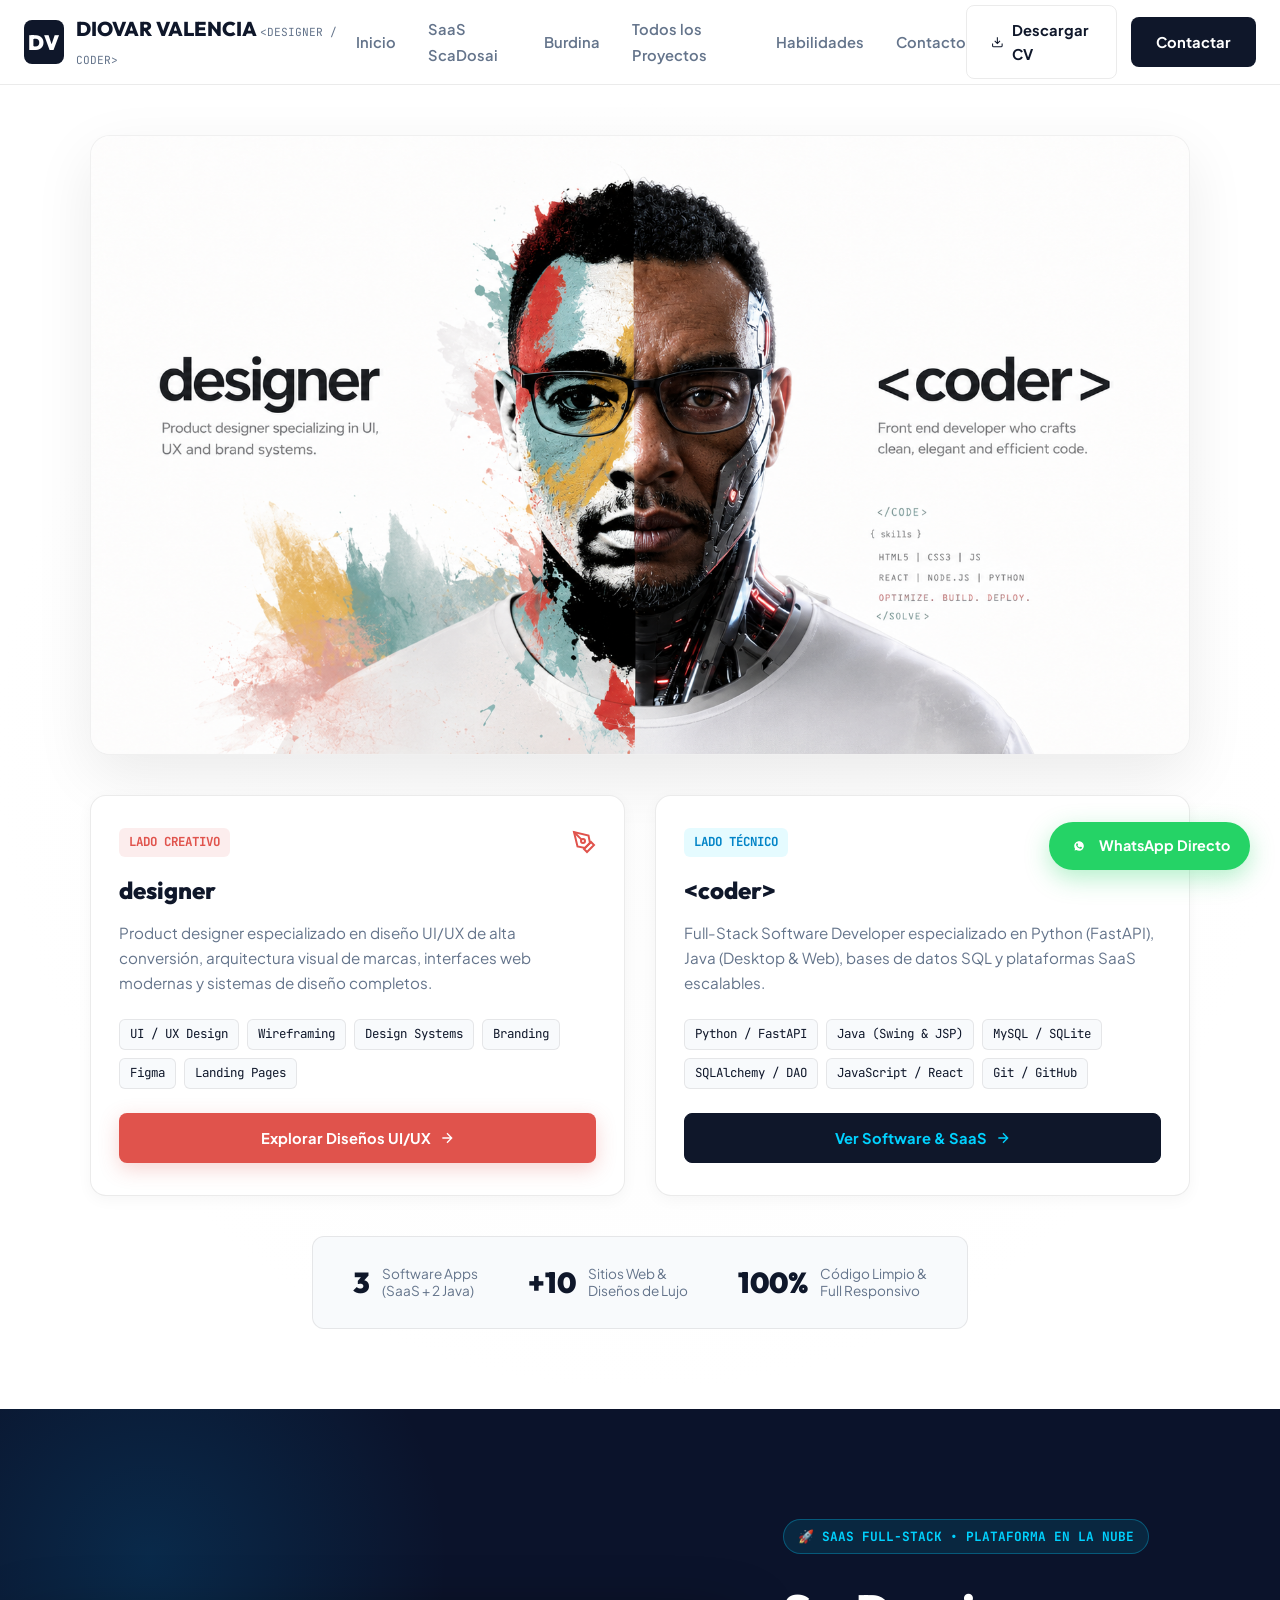
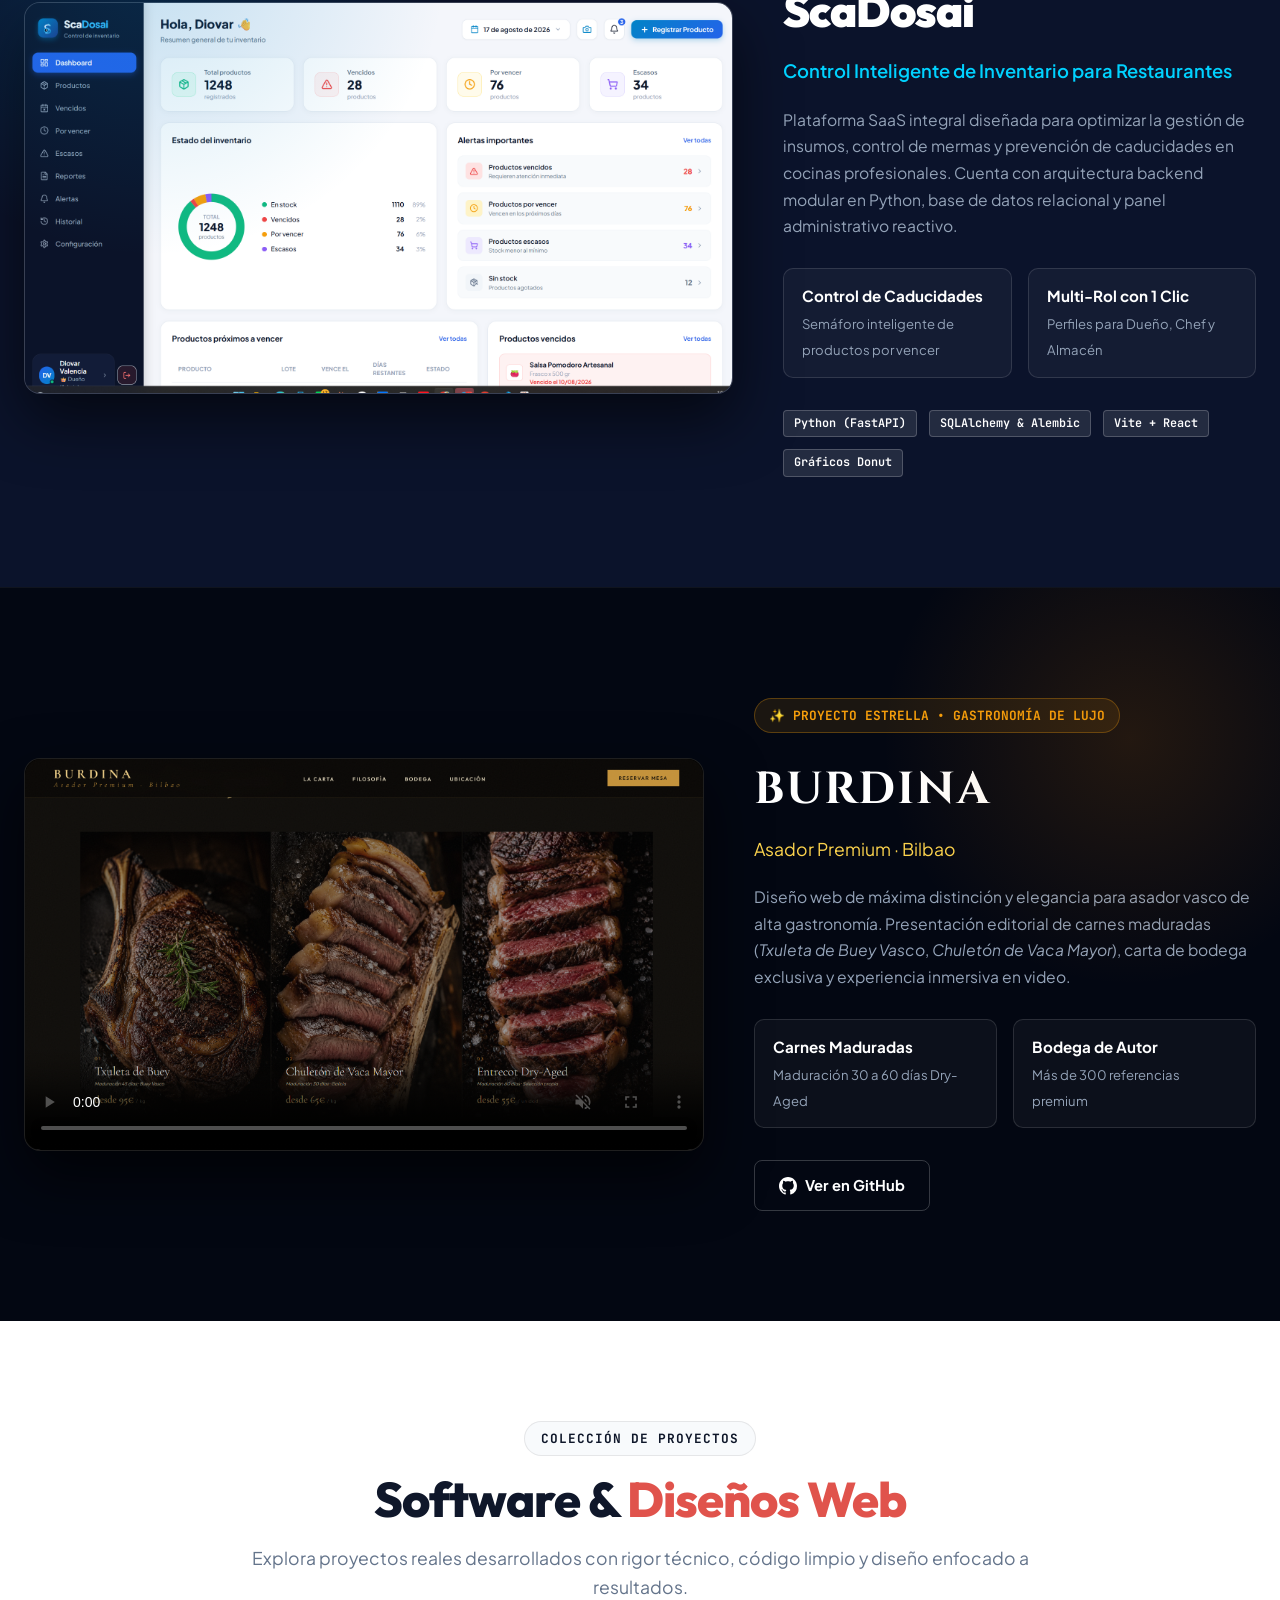
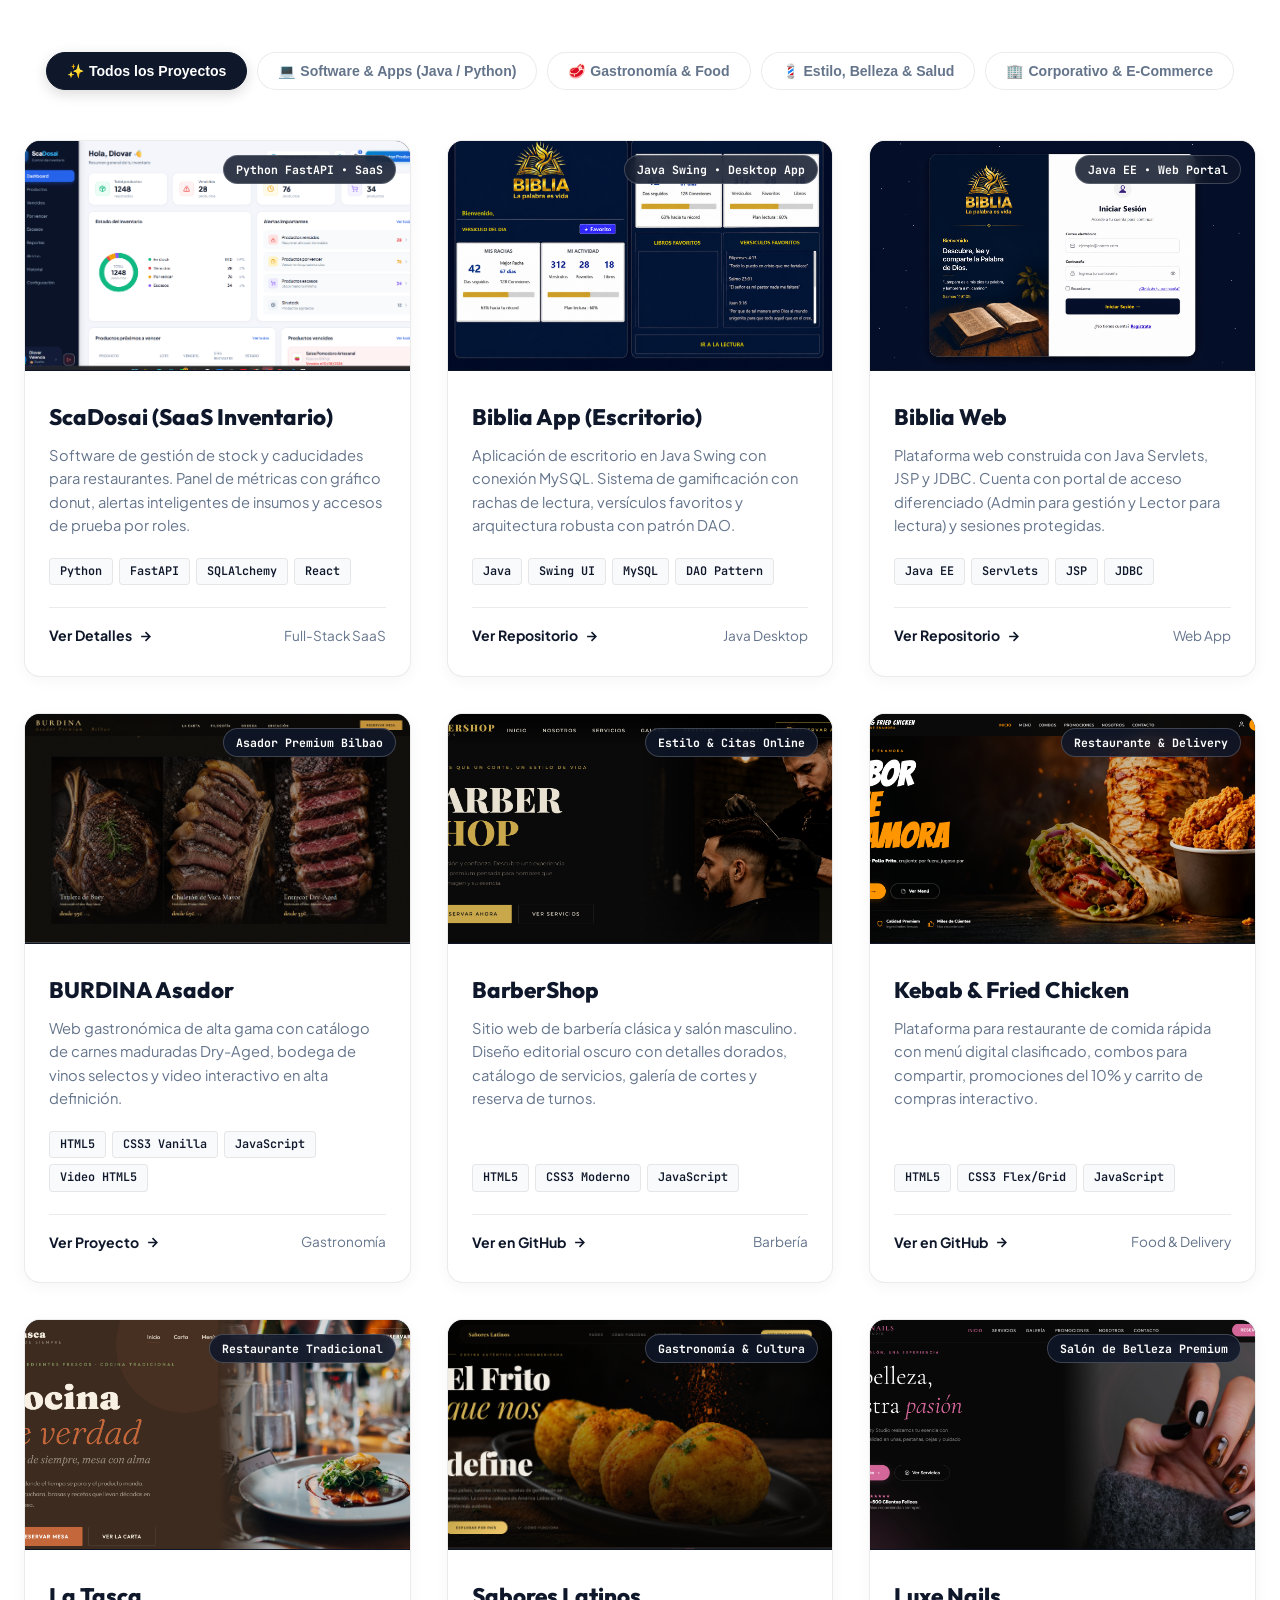
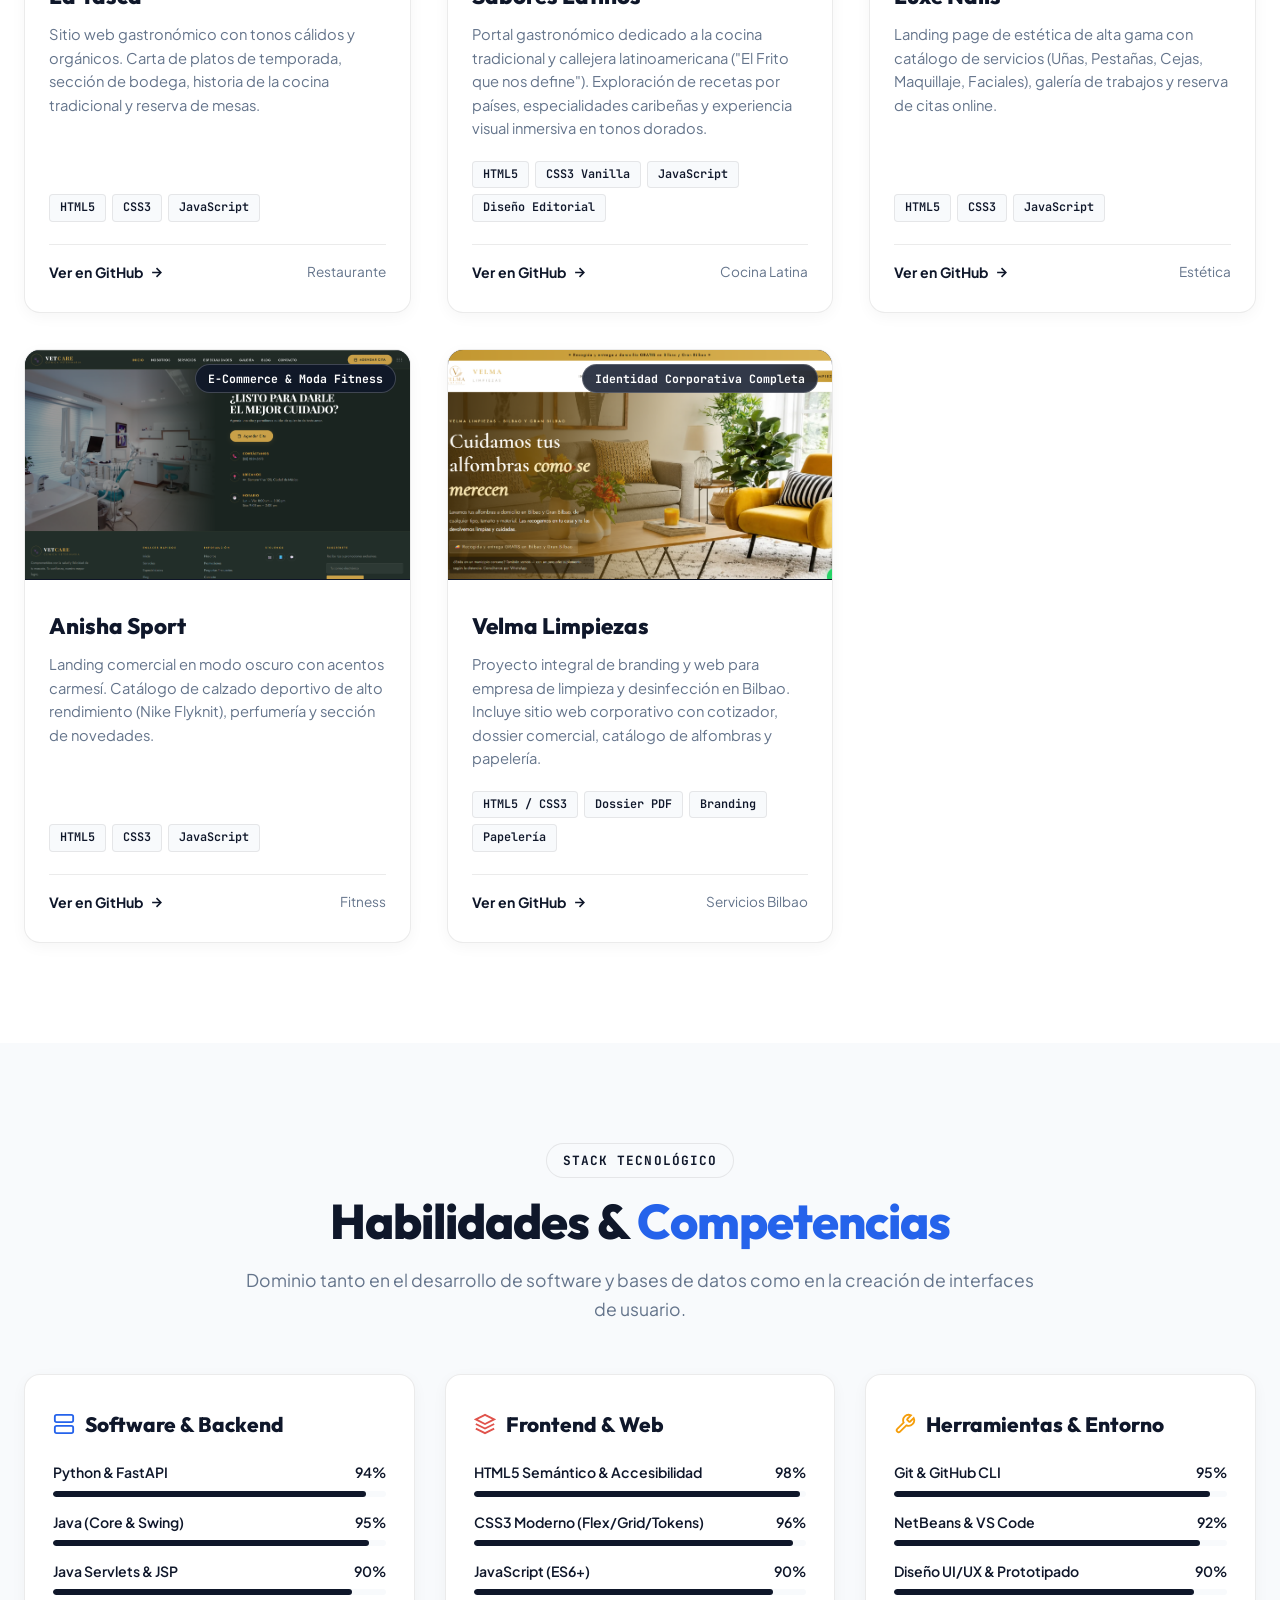
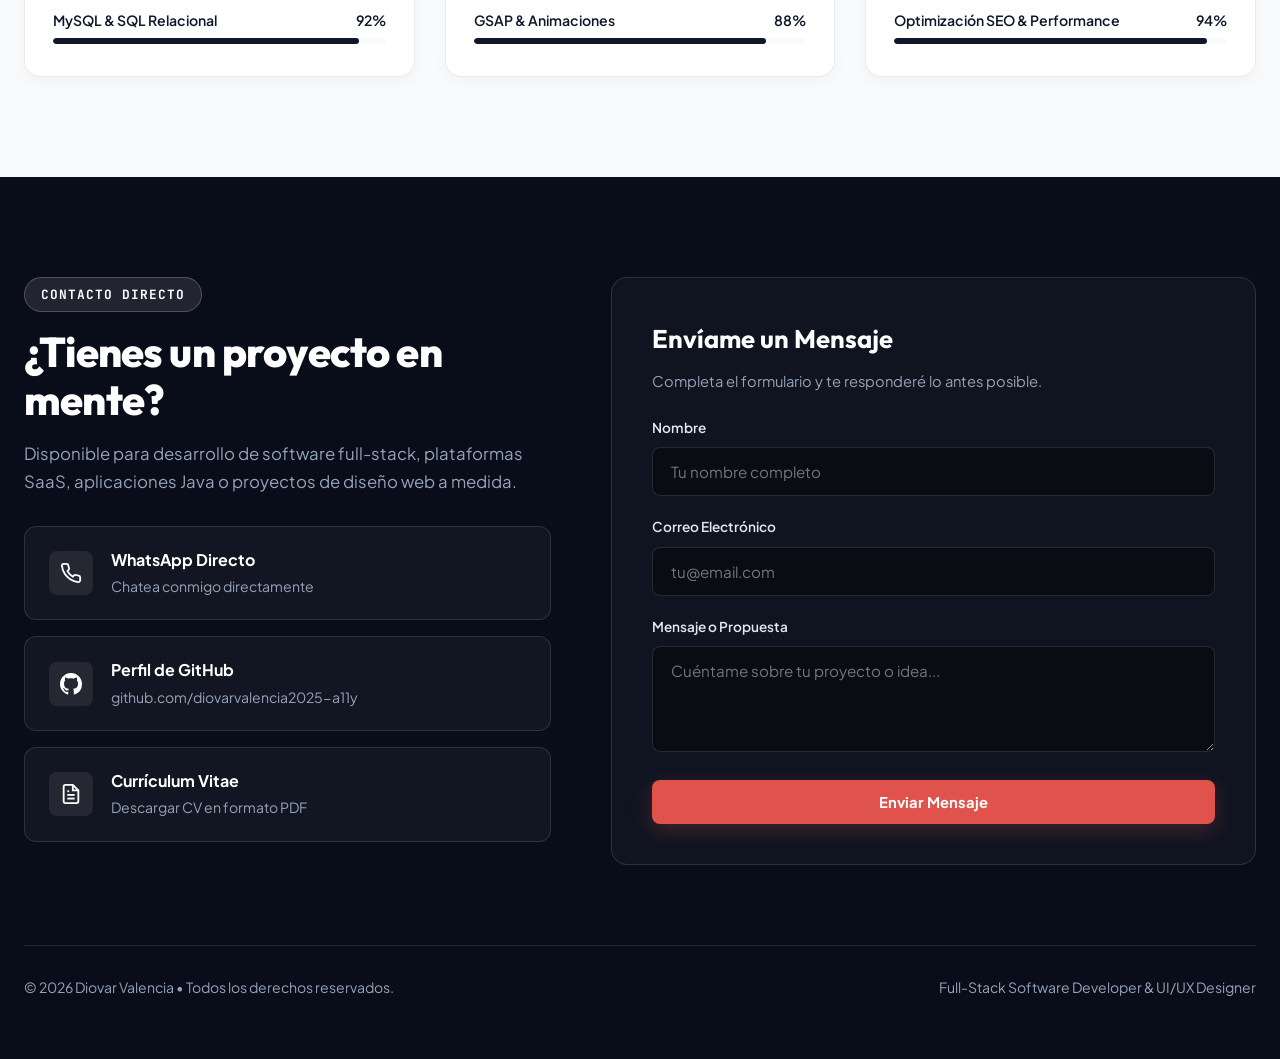
==== commit 8f3e9d80: "feat: anadir proyecto gastronomico Sabores Latinos con captura de El Frito que nos define" ====
--- a/index.html
+++ b/index.html
@@ -436,6 +436,33 @@
           </div>
         </article>
 
+        <!-- 8. SABORES LATINOS -->
+        <article class="project-card" data-category="gastronomia">
+          <div class="project-frame">
+            <img src="assets/img/sabores-latinos1.png" alt="Sabores Latinos Cocina Auténtica" class="project-img">
+            <span class="project-category-badge">Gastronomía & Cultura</span>
+          </div>
+          <div class="project-card-body">
+            <h3 class="project-card-title">Sabores Latinos</h3>
+            <p class="project-card-desc">
+              Portal gastronómico dedicado a la cocina tradicional y callejera latinoamericana ("El Frito que nos define"). Exploración de recetas por países, especialidades caribeñas y experiencia visual inmersiva en tonos dorados.
+            </p>
+            <div class="project-tech-row">
+              <span class="tech-pill">HTML5</span>
+              <span class="tech-pill">CSS3 Vanilla</span>
+              <span class="tech-pill">JavaScript</span>
+              <span class="tech-pill">Diseño Editorial</span>
+            </div>
+            <div class="project-card-links">
+              <a href="https://github.com/diovarvalencia2025-a11y" target="_blank" rel="noopener noreferrer" class="action-link">
+                <span>Ver en GitHub</span>
+                <svg width="15" height="15" viewBox="0 0 24 24" fill="none" stroke="currentColor" stroke-width="2.5"><path d="M5 12h14M12 5l7 7-7 7"/></svg>
+              </a>
+              <span class="github-link">Cocina Latina</span>
+            </div>
+          </div>
+        </article>
+
         <!-- 8. LUXE NAILS -->
         <article class="project-card" data-category="estilo">
           <div class="project-frame">
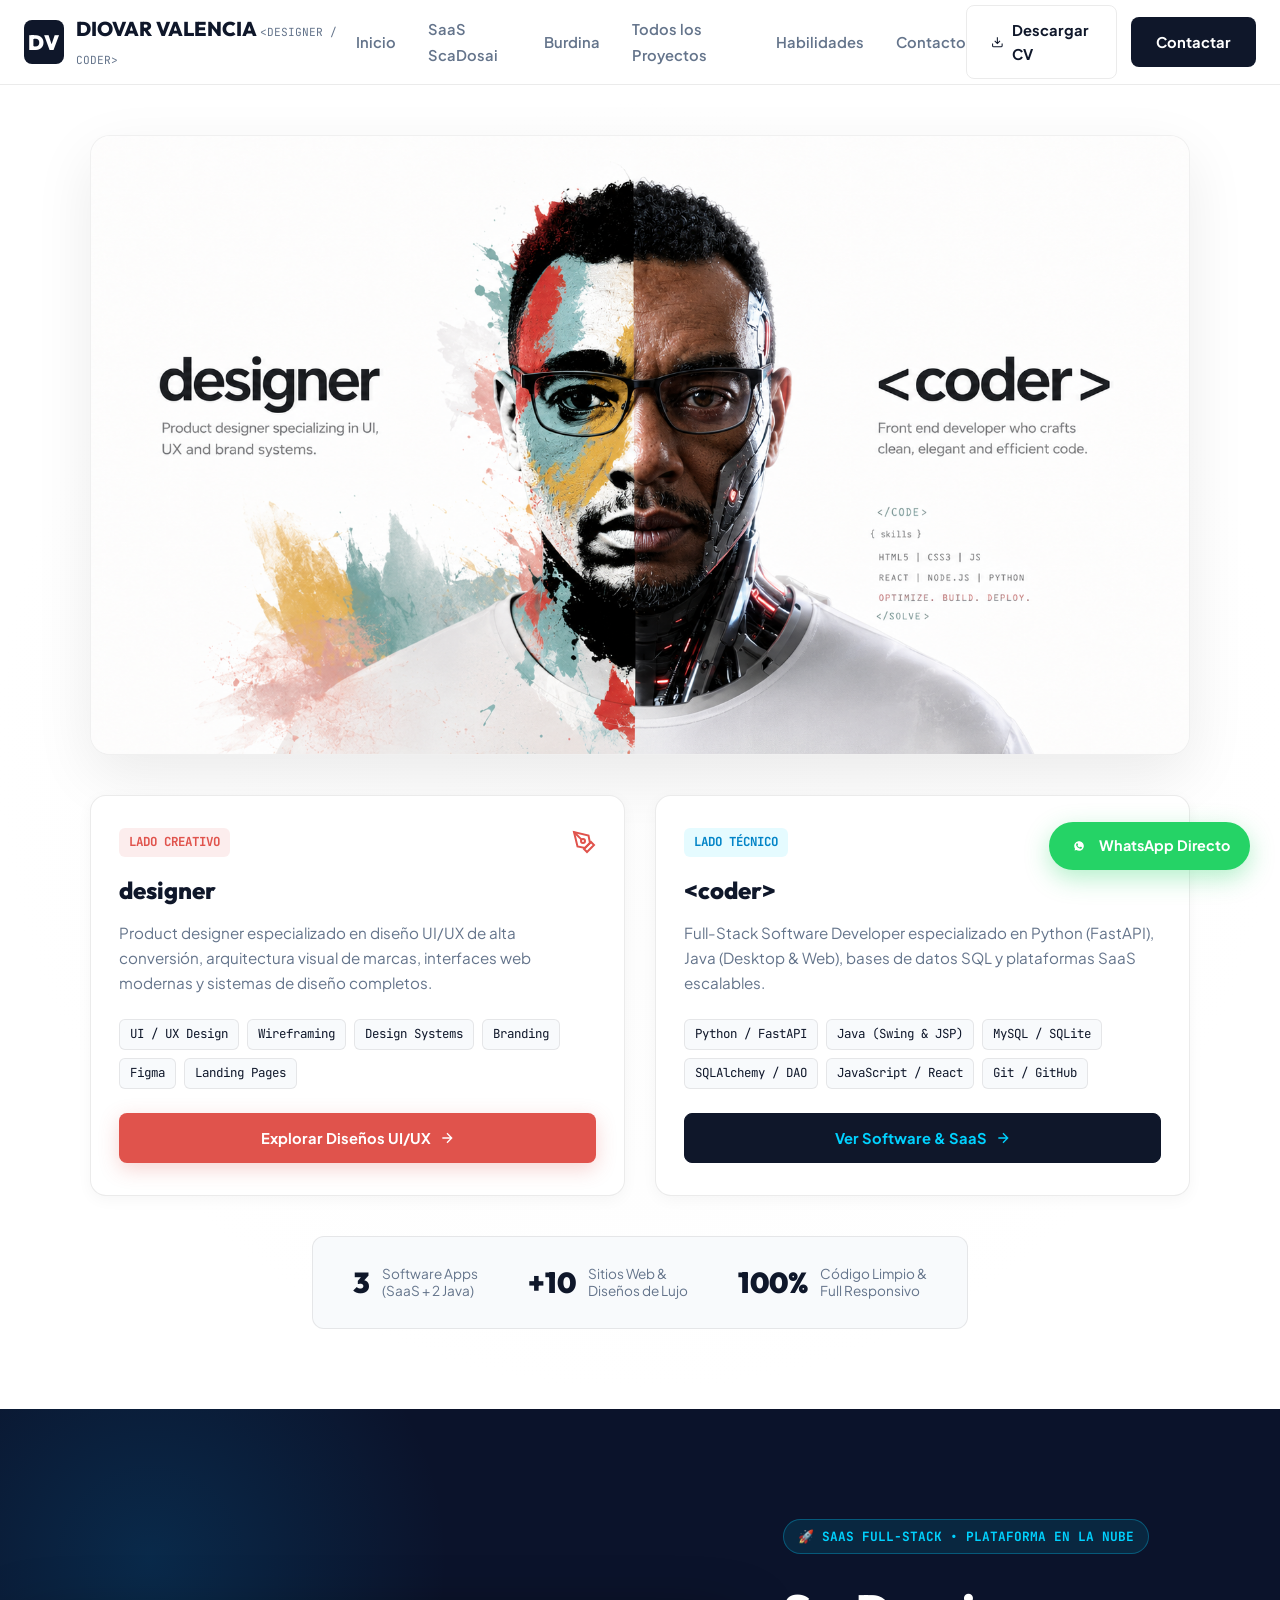
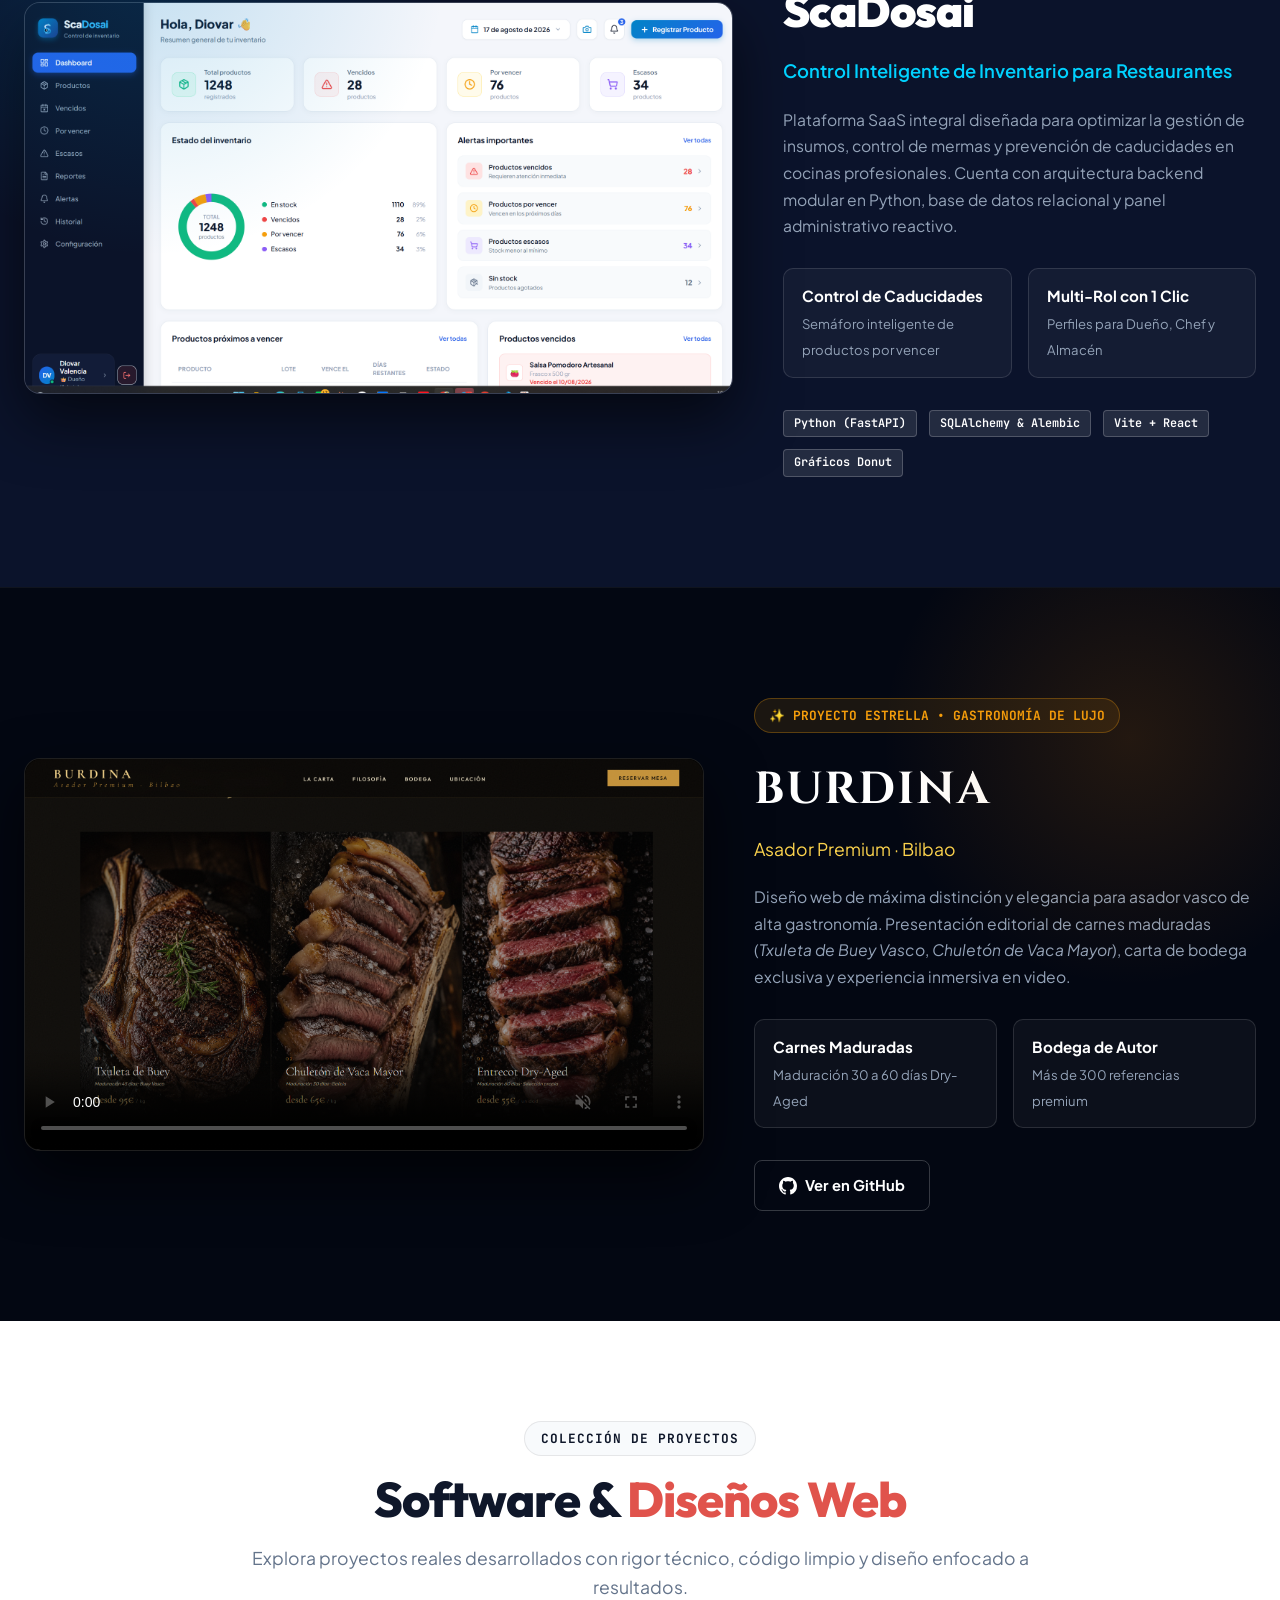
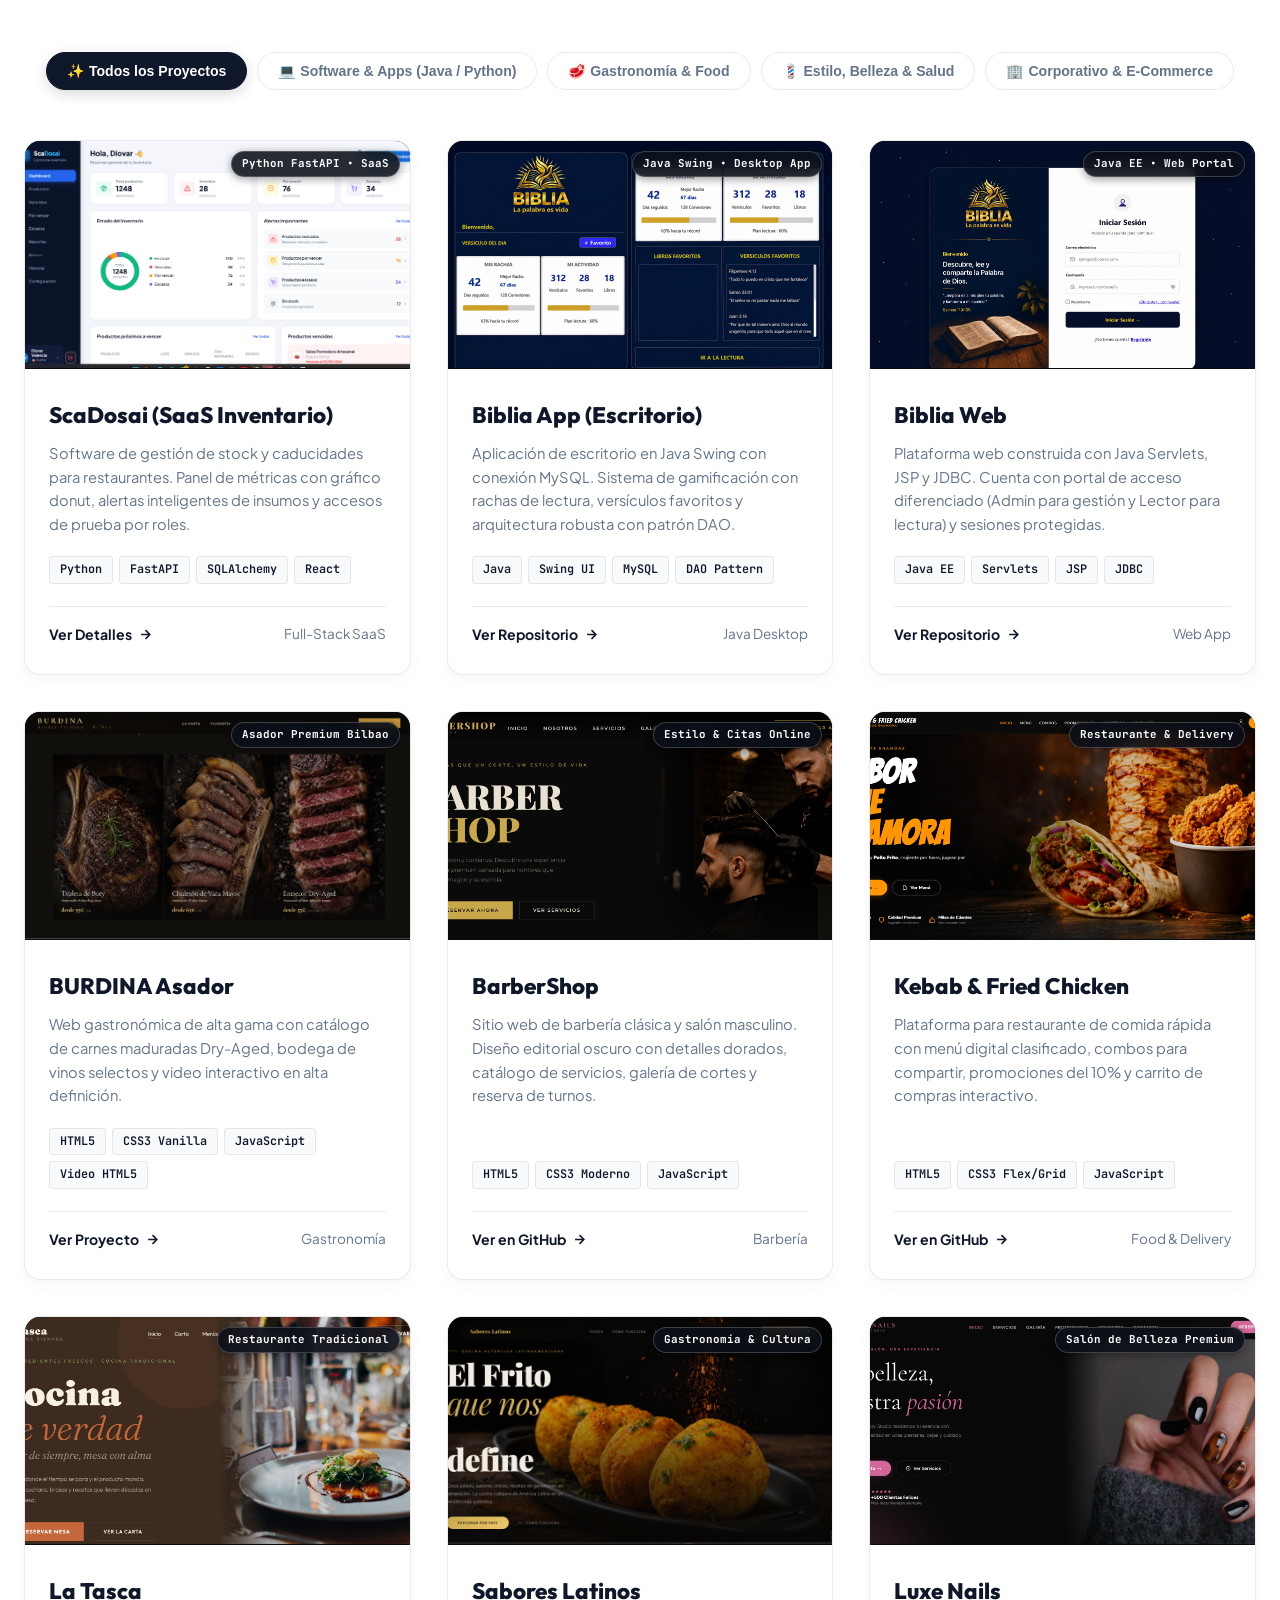
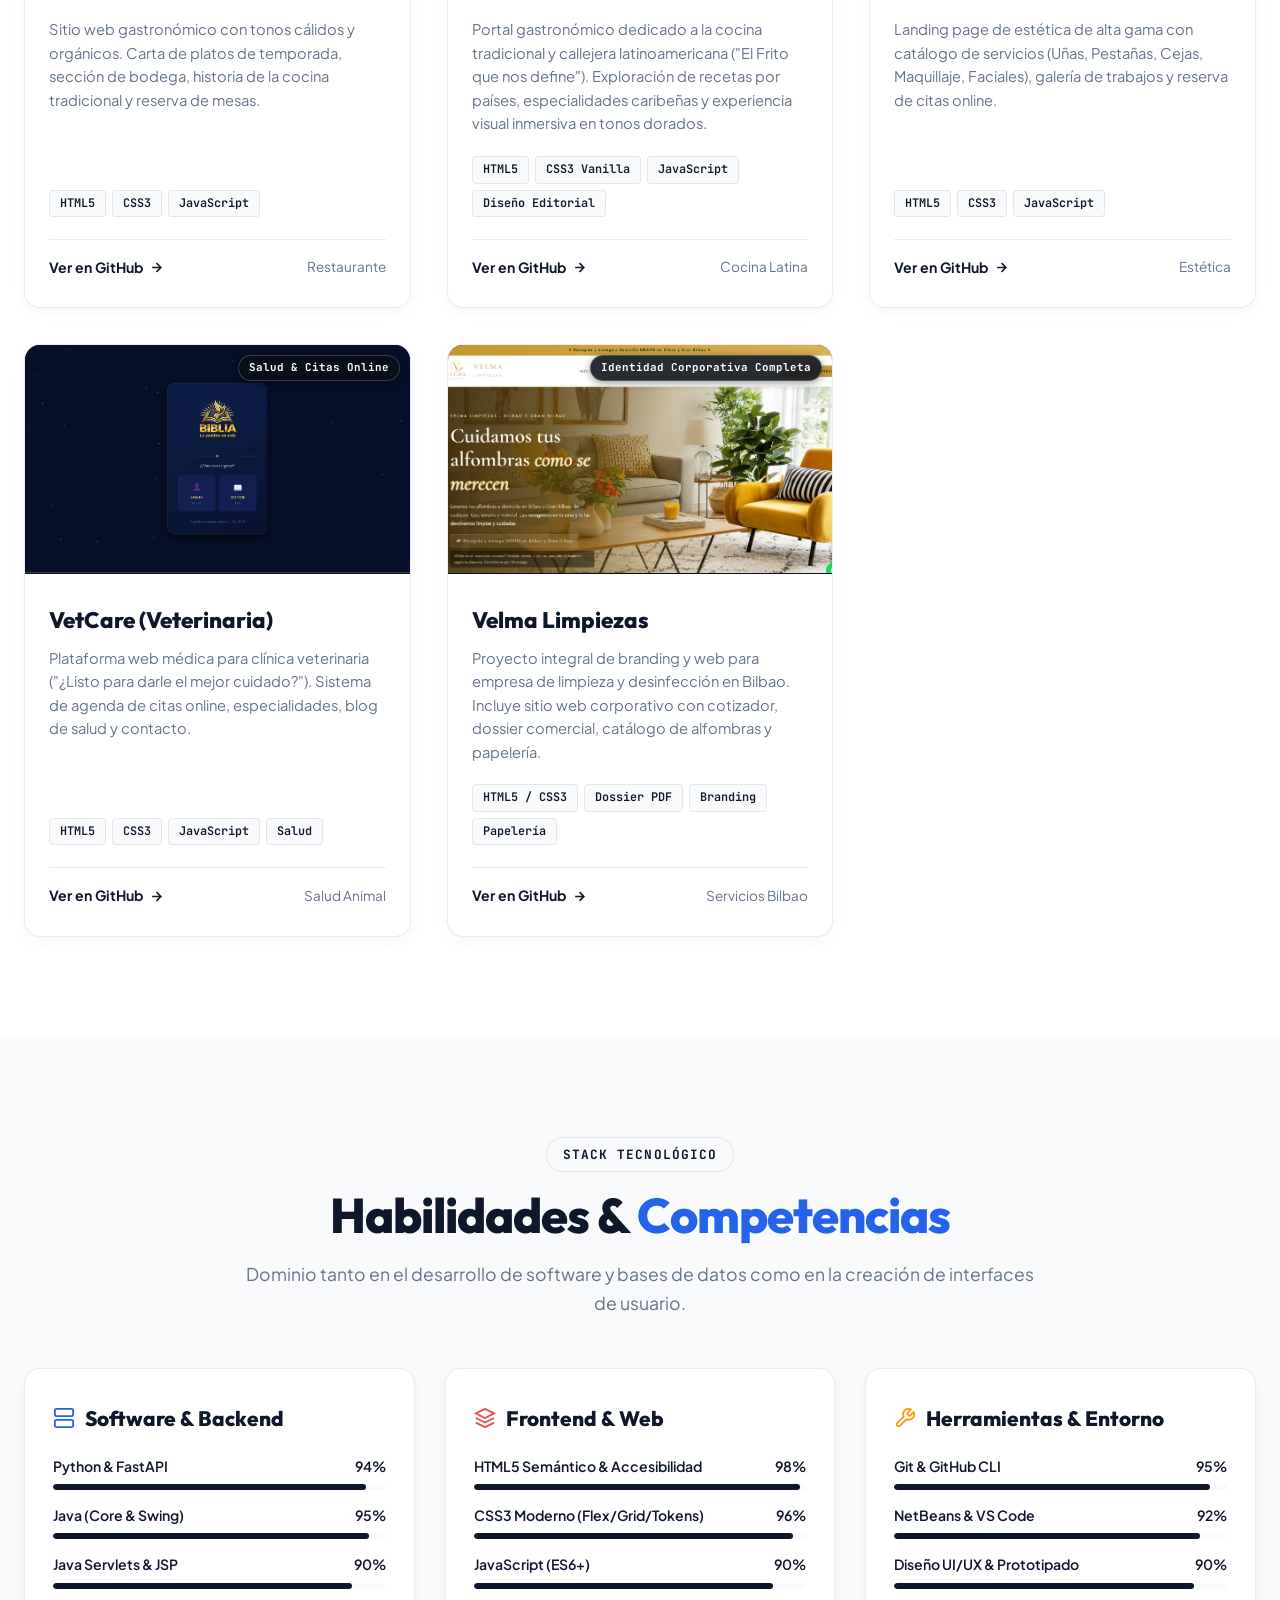
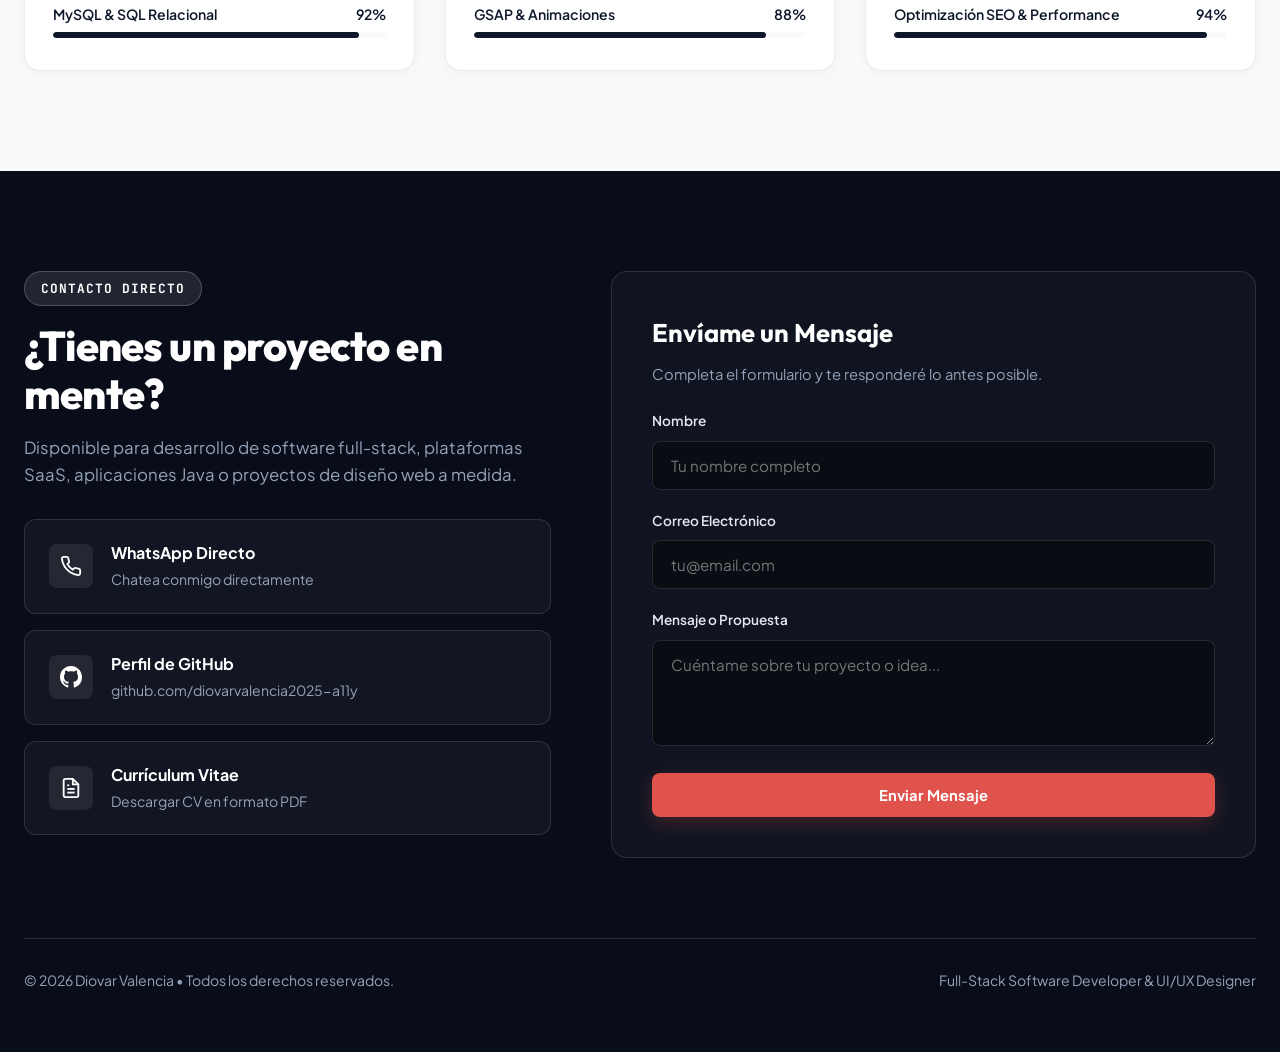
==== commit 83101834: "fix: corregir encuadre de imagenes sin zoom ni cortes y nombrar correctamente VetCare Veterinaria" ====
--- a/index.html
+++ b/index.html
@@ -489,28 +489,29 @@
           </div>
         </article>
 
-        <!-- 9. ANISHA SPORT -->
-        <article class="project-card" data-category="corporativo">
-          <div class="project-frame">
-            <img src="assets/img/anisha.png" alt="Anisha Sport Nike" class="project-img">
-            <span class="project-category-badge">E-Commerce & Moda Fitness</span>
-          </div>
-          <div class="project-card-body">
-            <h3 class="project-card-title">Anisha Sport</h3>
-            <p class="project-card-desc">
-              Landing comercial en modo oscuro con acentos carmesí. Catálogo de calzado deportivo de alto rendimiento (Nike Flyknit), perfumería y sección de novedades.
+        <!-- 9. VETCARE (CLÍNICA VETERINARIA) -->
+        <article class="project-card" data-category="estilo">
+          <div class="project-frame">
+            <img src="assets/img/vetcare.png" alt="VetCare Clínica Veterinaria" class="project-img">
+            <span class="project-category-badge">Salud & Citas Online</span>
+          </div>
+          <div class="project-card-body">
+            <h3 class="project-card-title">VetCare (Veterinaria)</h3>
+            <p class="project-card-desc">
+              Plataforma web médica para clínica veterinaria ("¿Listo para darle el mejor cuidado?"). Sistema de agenda de citas online, especialidades, blog de salud y contacto.
             </p>
             <div class="project-tech-row">
               <span class="tech-pill">HTML5</span>
               <span class="tech-pill">CSS3</span>
               <span class="tech-pill">JavaScript</span>
-            </div>
-            <div class="project-card-links">
-              <a href="https://github.com/diovarvalencia2025-a11y/anishasport" target="_blank" rel="noopener noreferrer" class="action-link">
+              <span class="tech-pill">Salud</span>
+            </div>
+            <div class="project-card-links">
+              <a href="https://github.com/diovarvalencia2025-a11y" target="_blank" rel="noopener noreferrer" class="action-link">
                 <span>Ver en GitHub</span>
                 <svg width="15" height="15" viewBox="0 0 24 24" fill="none" stroke="currentColor" stroke-width="2.5"><path d="M5 12h14M12 5l7 7-7 7"/></svg>
               </a>
-              <span class="github-link">Fitness</span>
+              <span class="github-link">Salud Animal</span>
             </div>
           </div>
         </article>
--- a/css/styles.css
+++ b/css/styles.css
@@ -743,37 +743,47 @@
 }
 
 .project-frame {
-  height: 230px;
-  background: #0F172A;
+  width: 100%;
+  aspect-ratio: 16 / 9.5;
+  height: auto;
+  min-height: 200px;
+  background: #0B0F19;
   position: relative;
   overflow: hidden;
   border-bottom: 1px solid var(--border-light);
+  display: flex;
+  align-items: flex-start;
+  justify-content: center;
 }
 
 .project-img {
   width: 100%;
   height: 100%;
   object-fit: cover;
-  transition: transform 0.5s ease;
+  object-position: top center;
+  transition: transform 0.4s cubic-bezier(0.16, 1, 0.3, 1);
+  display: block;
 }
 
 .project-card:hover .project-img {
-  transform: scale(1.04);
+  transform: scale(1.03);
 }
 
 .project-category-badge {
   position: absolute;
-  top: 14px;
-  right: 14px;
-  background: rgba(15, 23, 42, 0.85);
+  top: 10px;
+  right: 10px;
+  background: rgba(11, 15, 25, 0.88);
   backdrop-filter: blur(8px);
   color: #FFFFFF;
   font-family: var(--font-mono);
-  font-size: 0.72rem;
+  font-size: 0.68rem;
   font-weight: 700;
-  padding: 4px 12px;
+  padding: 3px 10px;
   border-radius: 999px;
   border: 1px solid rgba(255, 255, 255, 0.2);
+  z-index: 2;
+  box-shadow: 0 2px 8px rgba(0, 0, 0, 0.4);
 }
 
 .project-card-body {
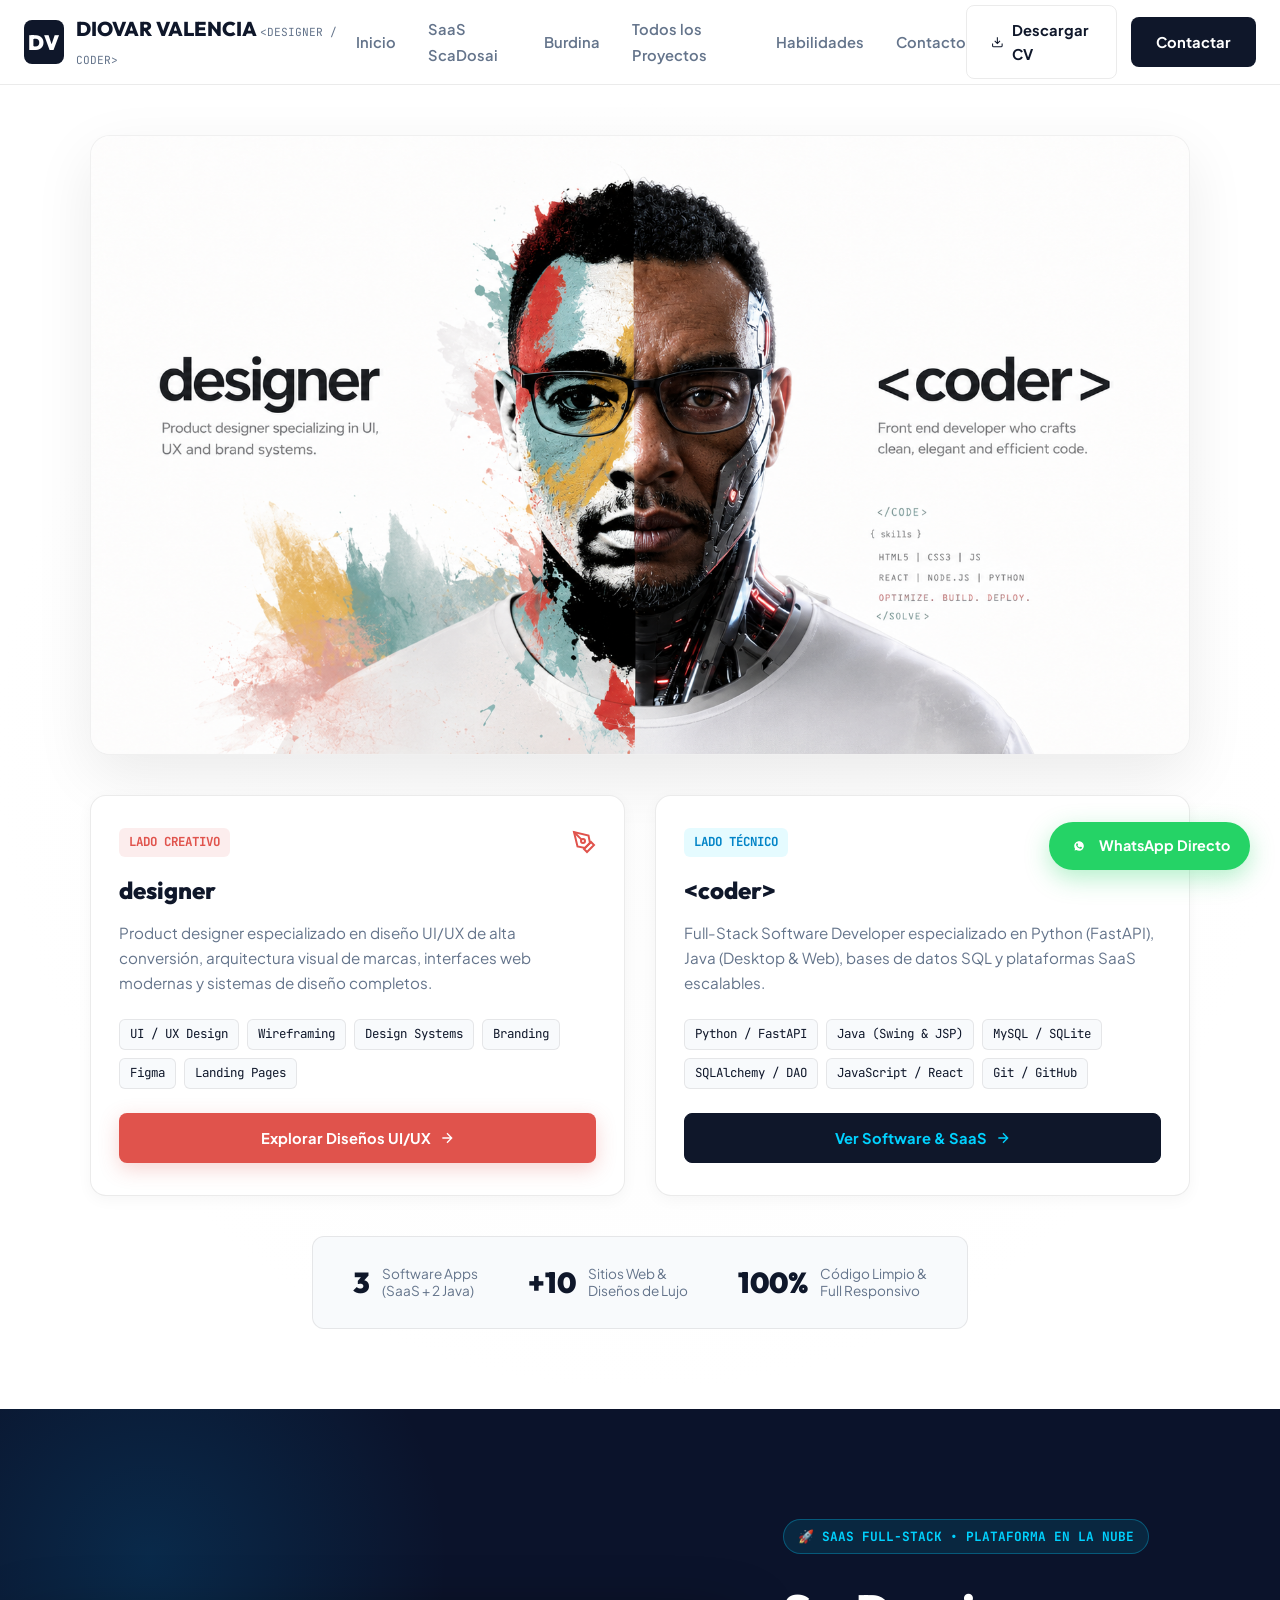
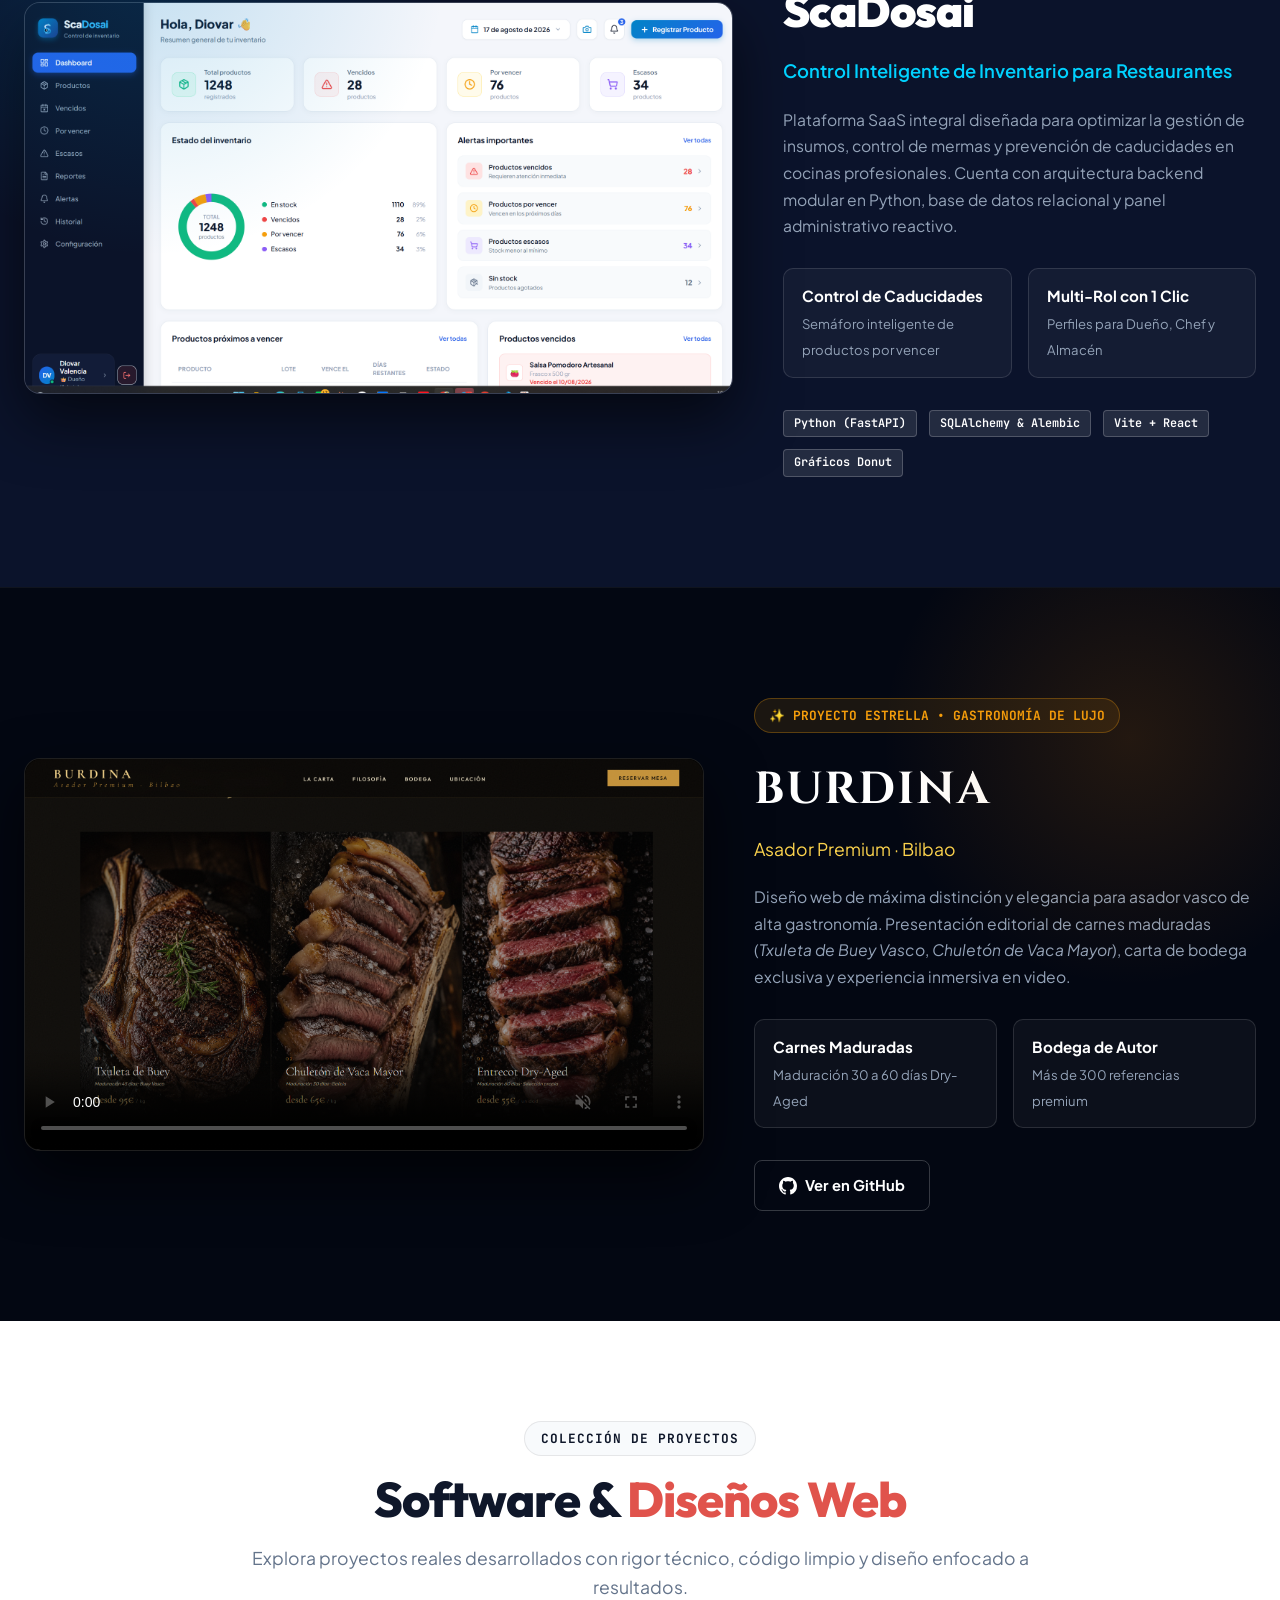
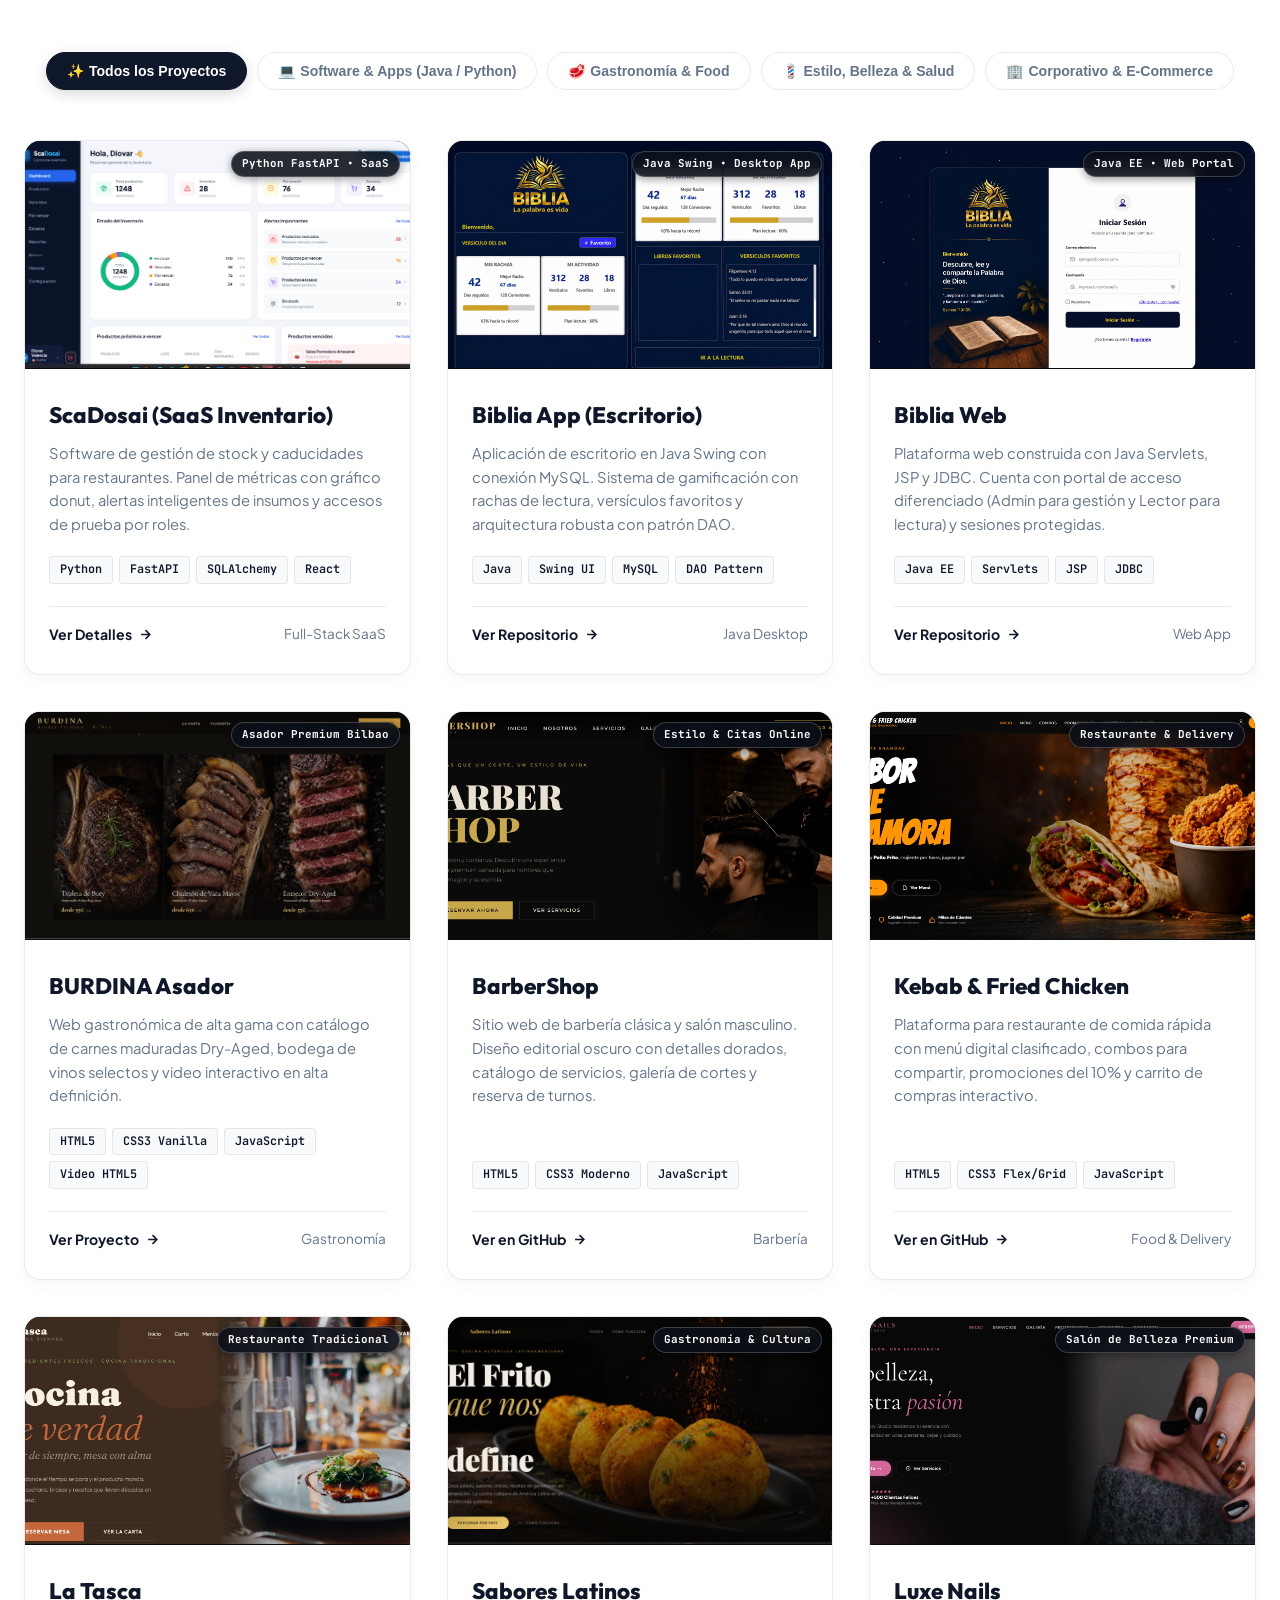
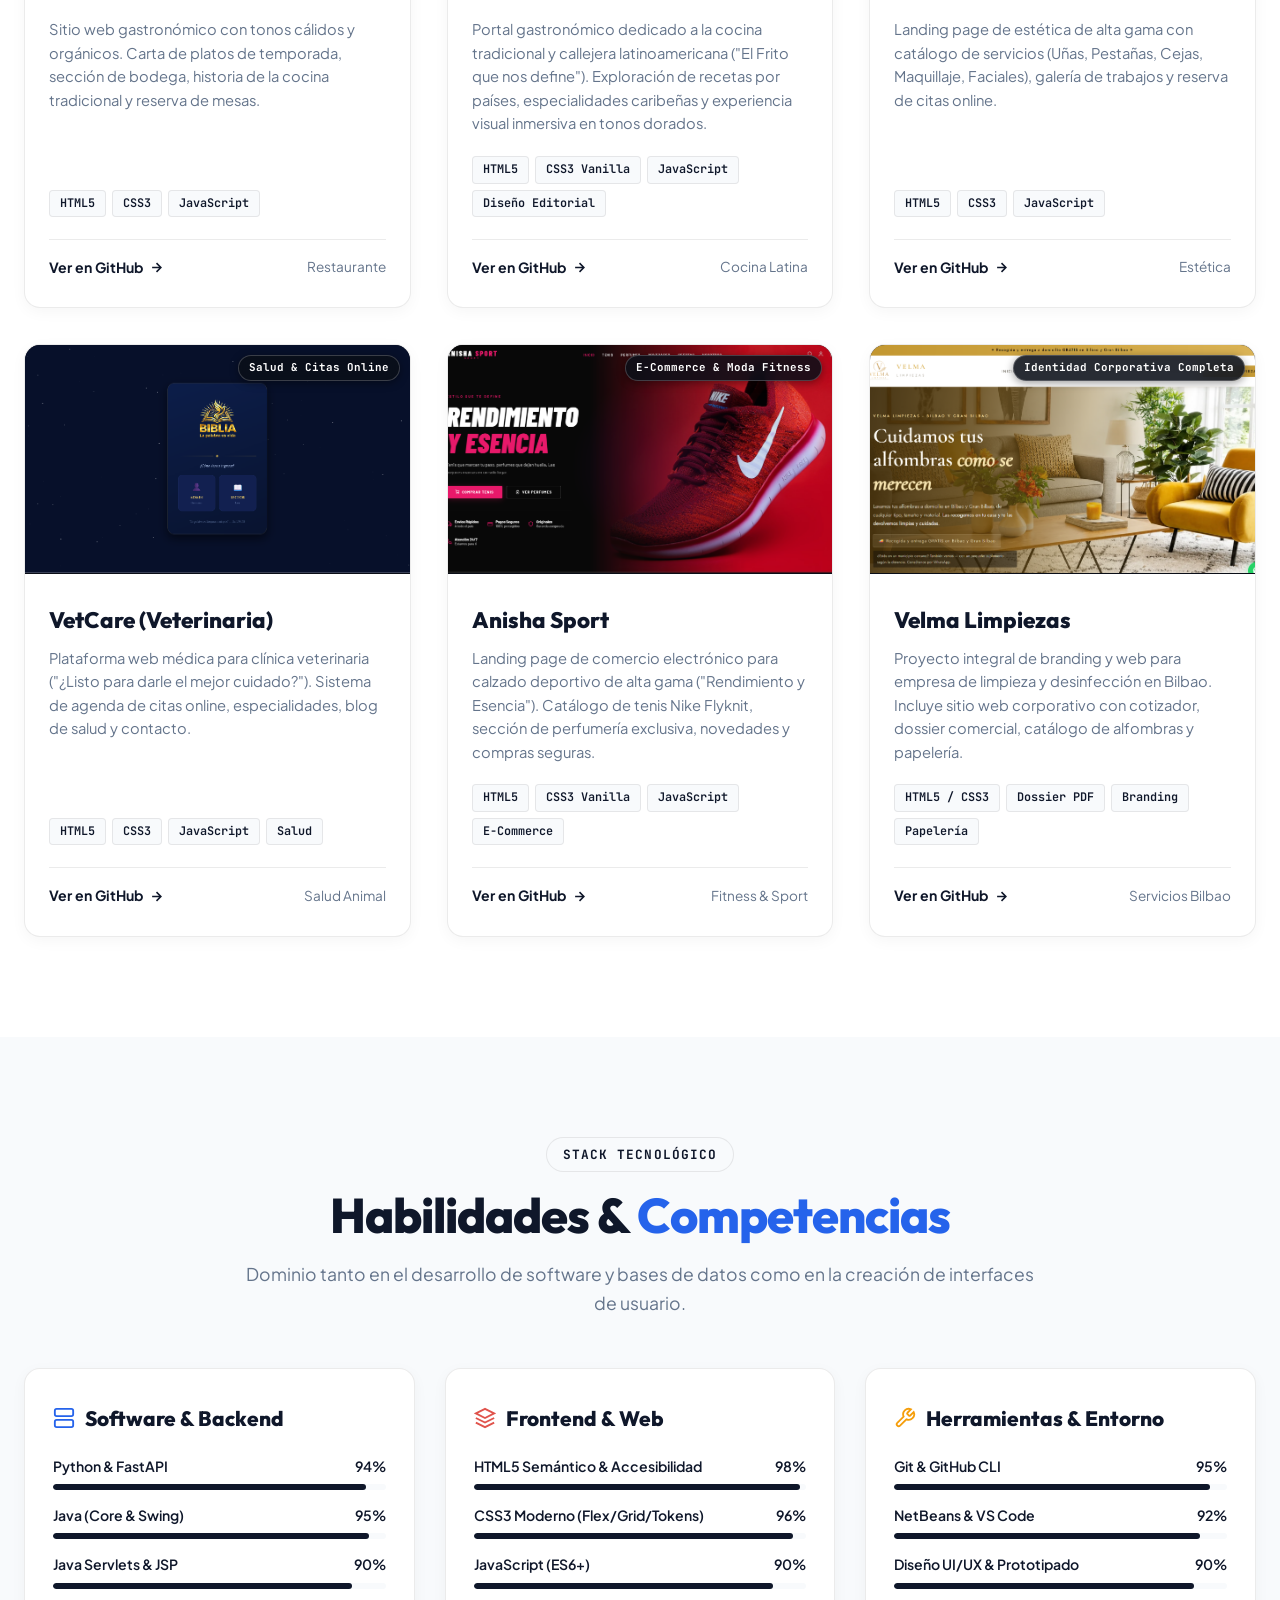
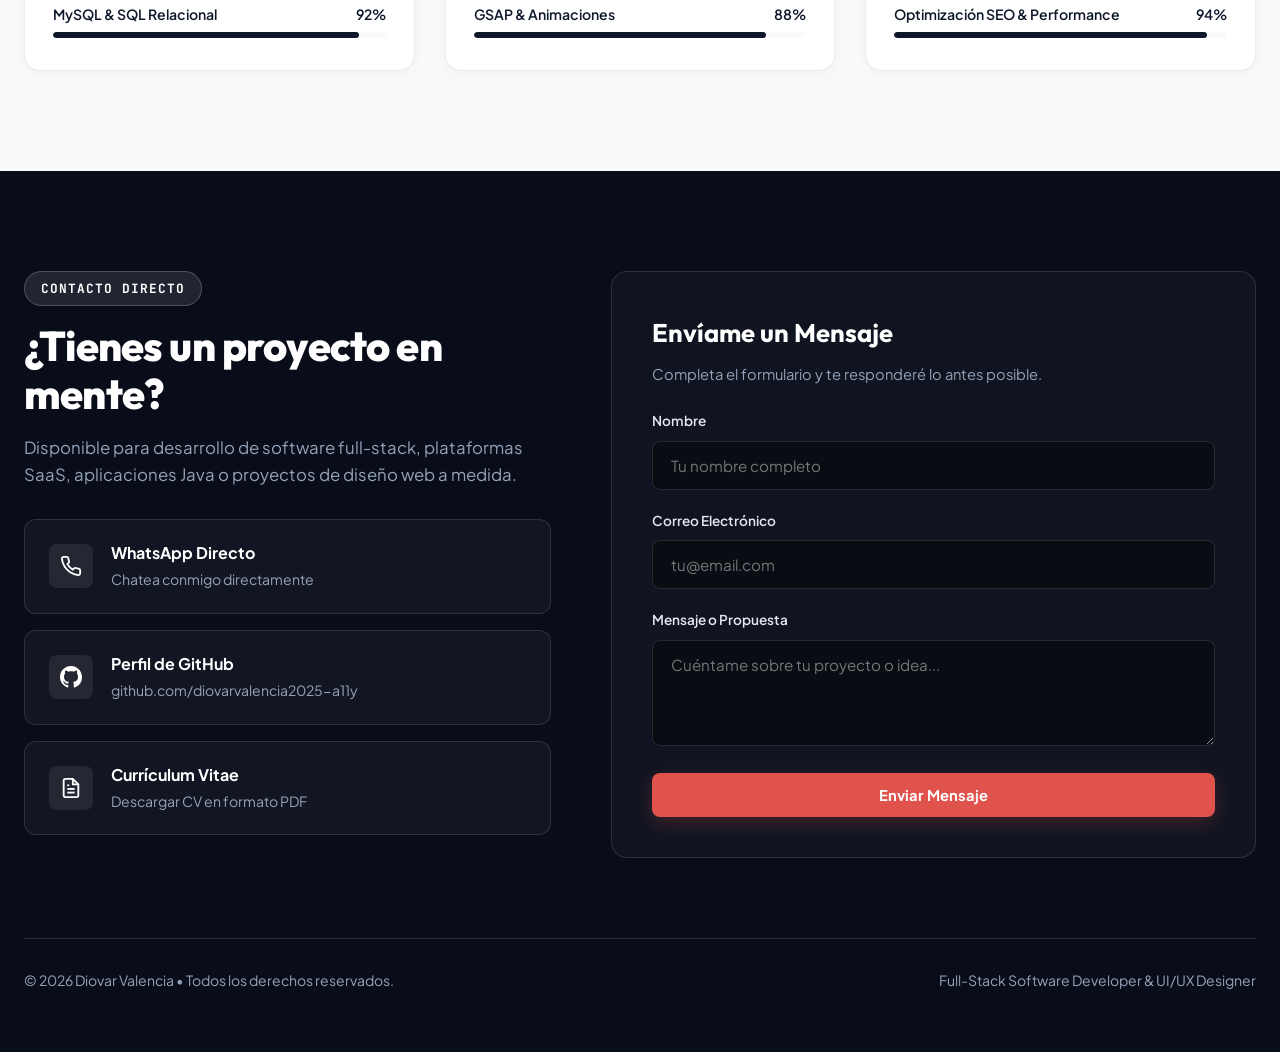
==== commit be3601ce: "feat: anadir Anisha Sport con captura real de Nike Flyknit y separar VetCare Clinica Veterinaria" ====
--- a/index.html
+++ b/index.html
@@ -516,7 +516,34 @@
           </div>
         </article>
 
-        <!-- 10. VELMA LIMPIEZAS -->
+        <!-- 10. ANISHA SPORT -->
+        <article class="project-card" data-category="corporativo">
+          <div class="project-frame">
+            <img src="assets/img/anisha.png" alt="Anisha Sport Nike Flyknit" class="project-img">
+            <span class="project-category-badge">E-Commerce & Moda Fitness</span>
+          </div>
+          <div class="project-card-body">
+            <h3 class="project-card-title">Anisha Sport</h3>
+            <p class="project-card-desc">
+              Landing page de comercio electrónico para calzado deportivo de alta gama ("Rendimiento y Esencia"). Catálogo de tenis Nike Flyknit, sección de perfumería exclusiva, novedades y compras seguras.
+            </p>
+            <div class="project-tech-row">
+              <span class="tech-pill">HTML5</span>
+              <span class="tech-pill">CSS3 Vanilla</span>
+              <span class="tech-pill">JavaScript</span>
+              <span class="tech-pill">E-Commerce</span>
+            </div>
+            <div class="project-card-links">
+              <a href="https://github.com/diovarvalencia2025-a11y/anishasport" target="_blank" rel="noopener noreferrer" class="action-link">
+                <span>Ver en GitHub</span>
+                <svg width="15" height="15" viewBox="0 0 24 24" fill="none" stroke="currentColor" stroke-width="2.5"><path d="M5 12h14M12 5l7 7-7 7"/></svg>
+              </a>
+              <span class="github-link">Fitness & Sport</span>
+            </div>
+          </div>
+        </article>
+
+        <!-- 11. VELMA LIMPIEZAS -->
         <article class="project-card" data-category="corporativo">
           <div class="project-frame">
             <img src="assets/img/velma1.png" alt="Velma Limpiezas Bilbao" class="project-img">
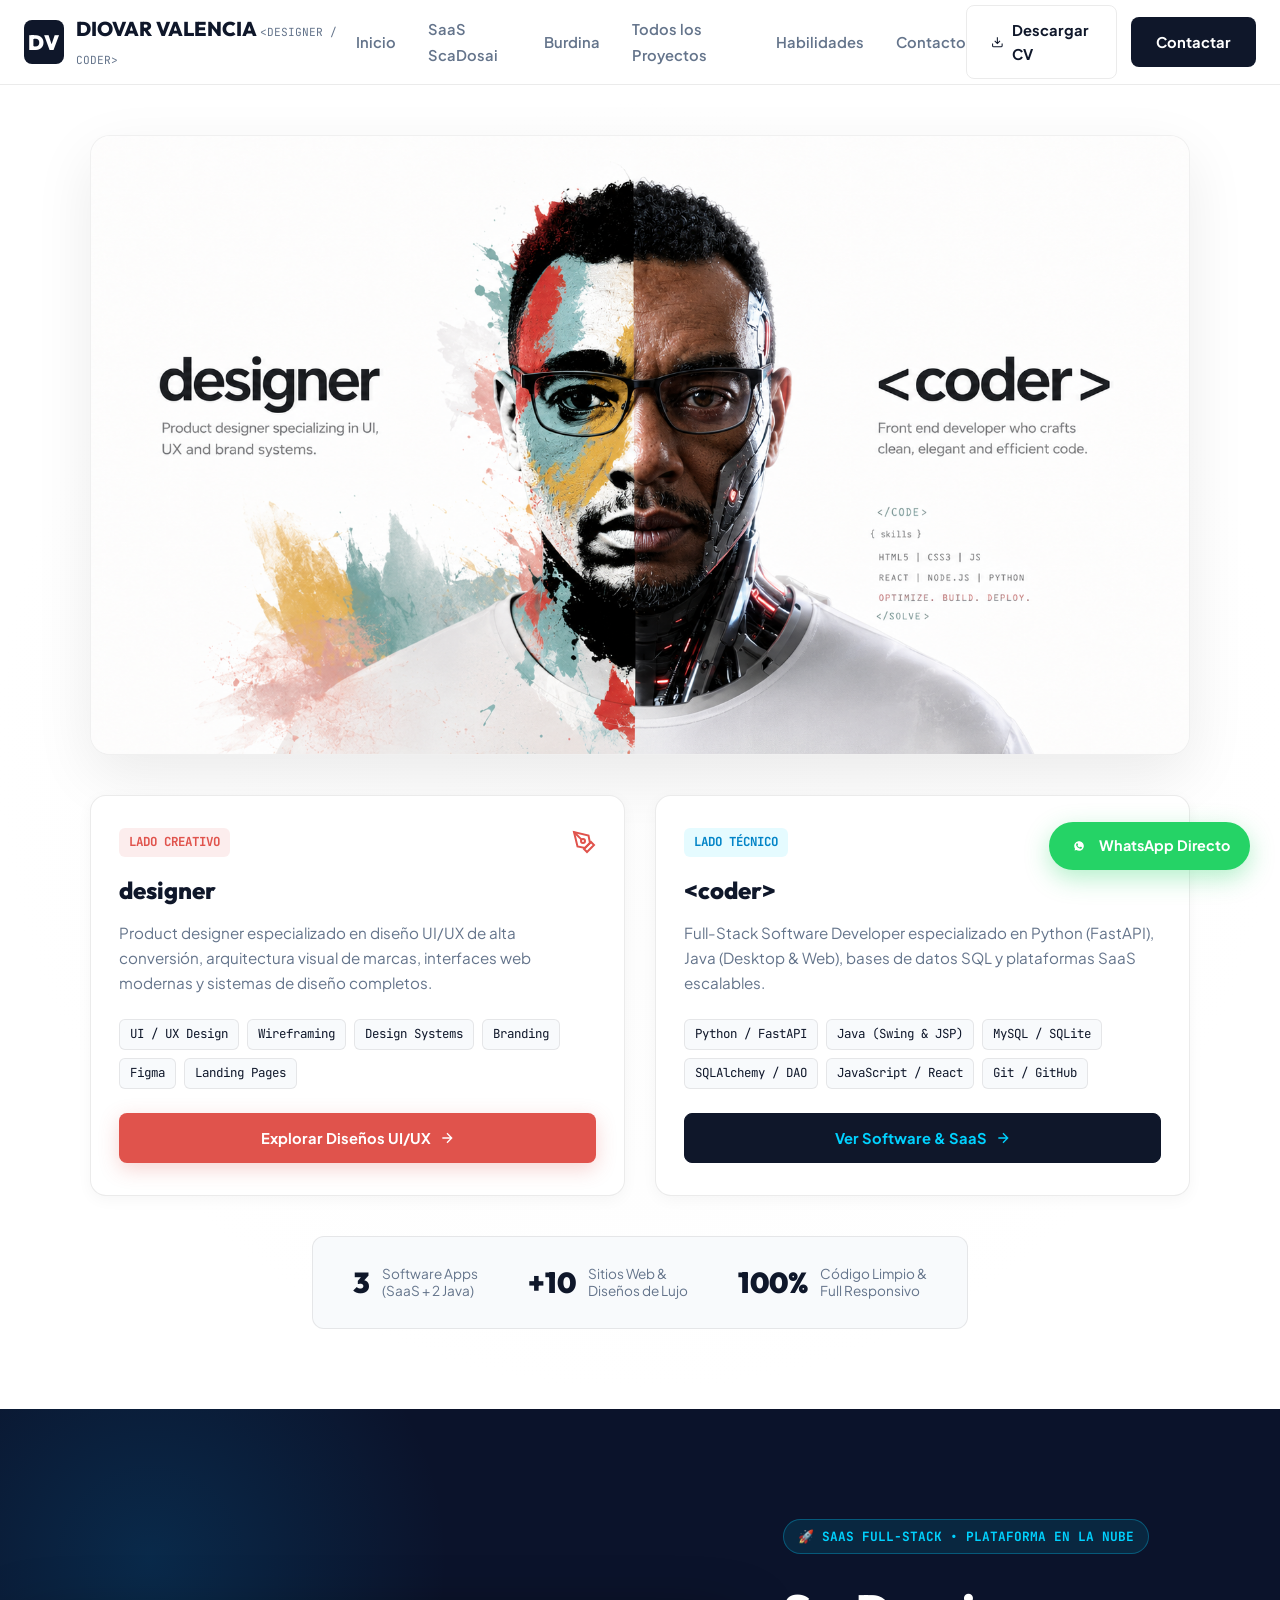
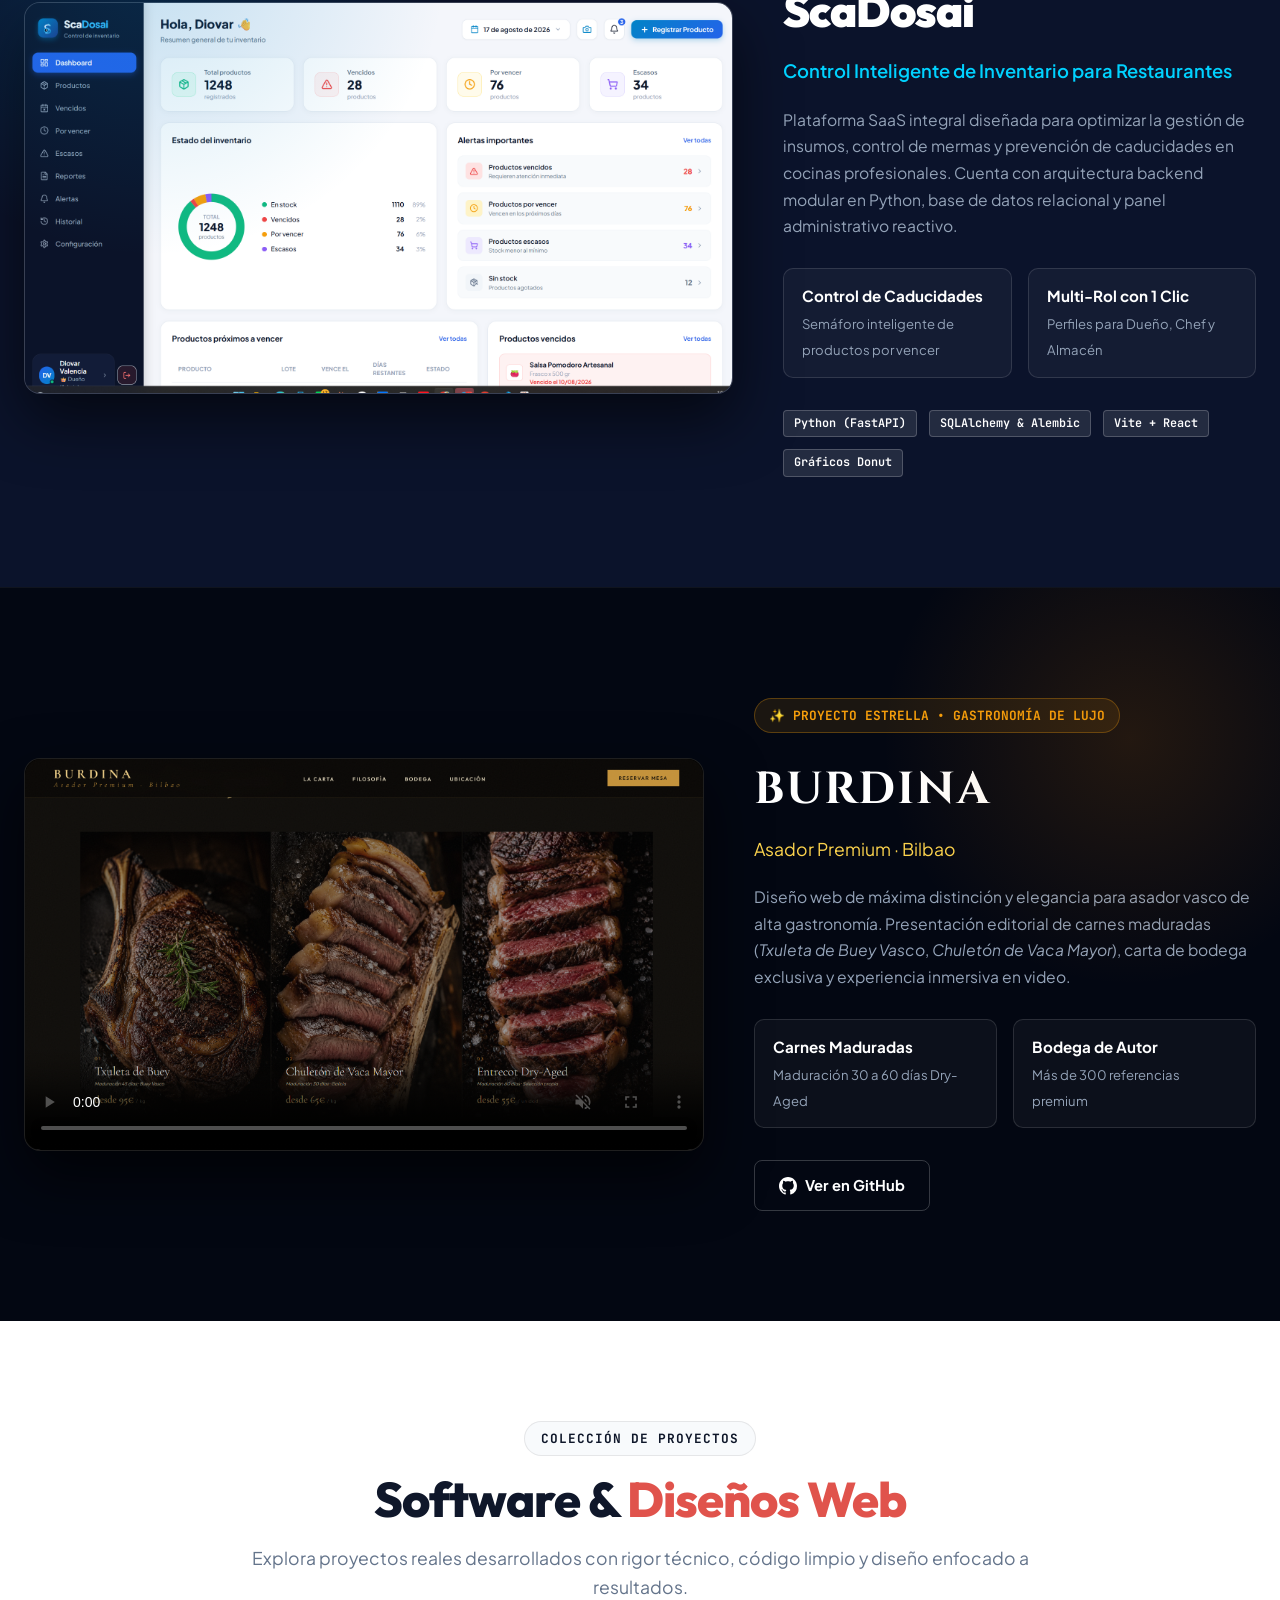
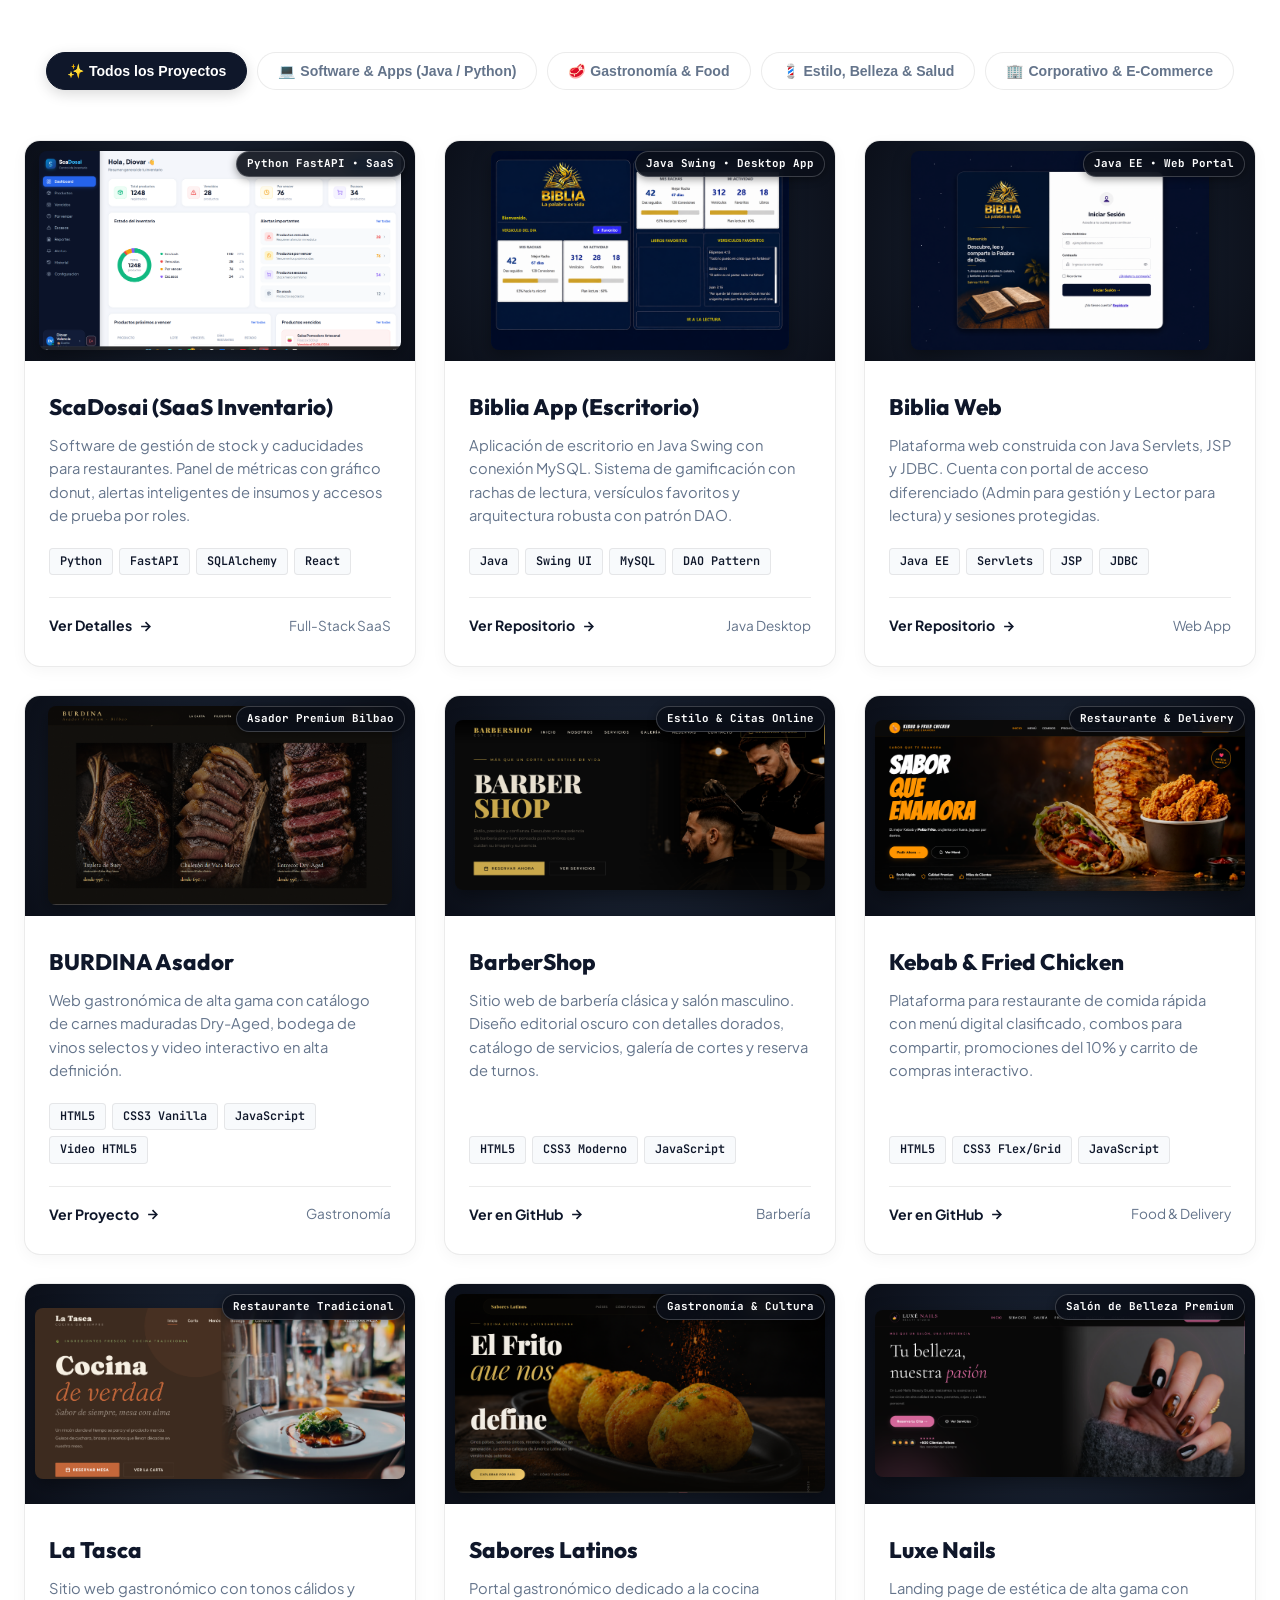
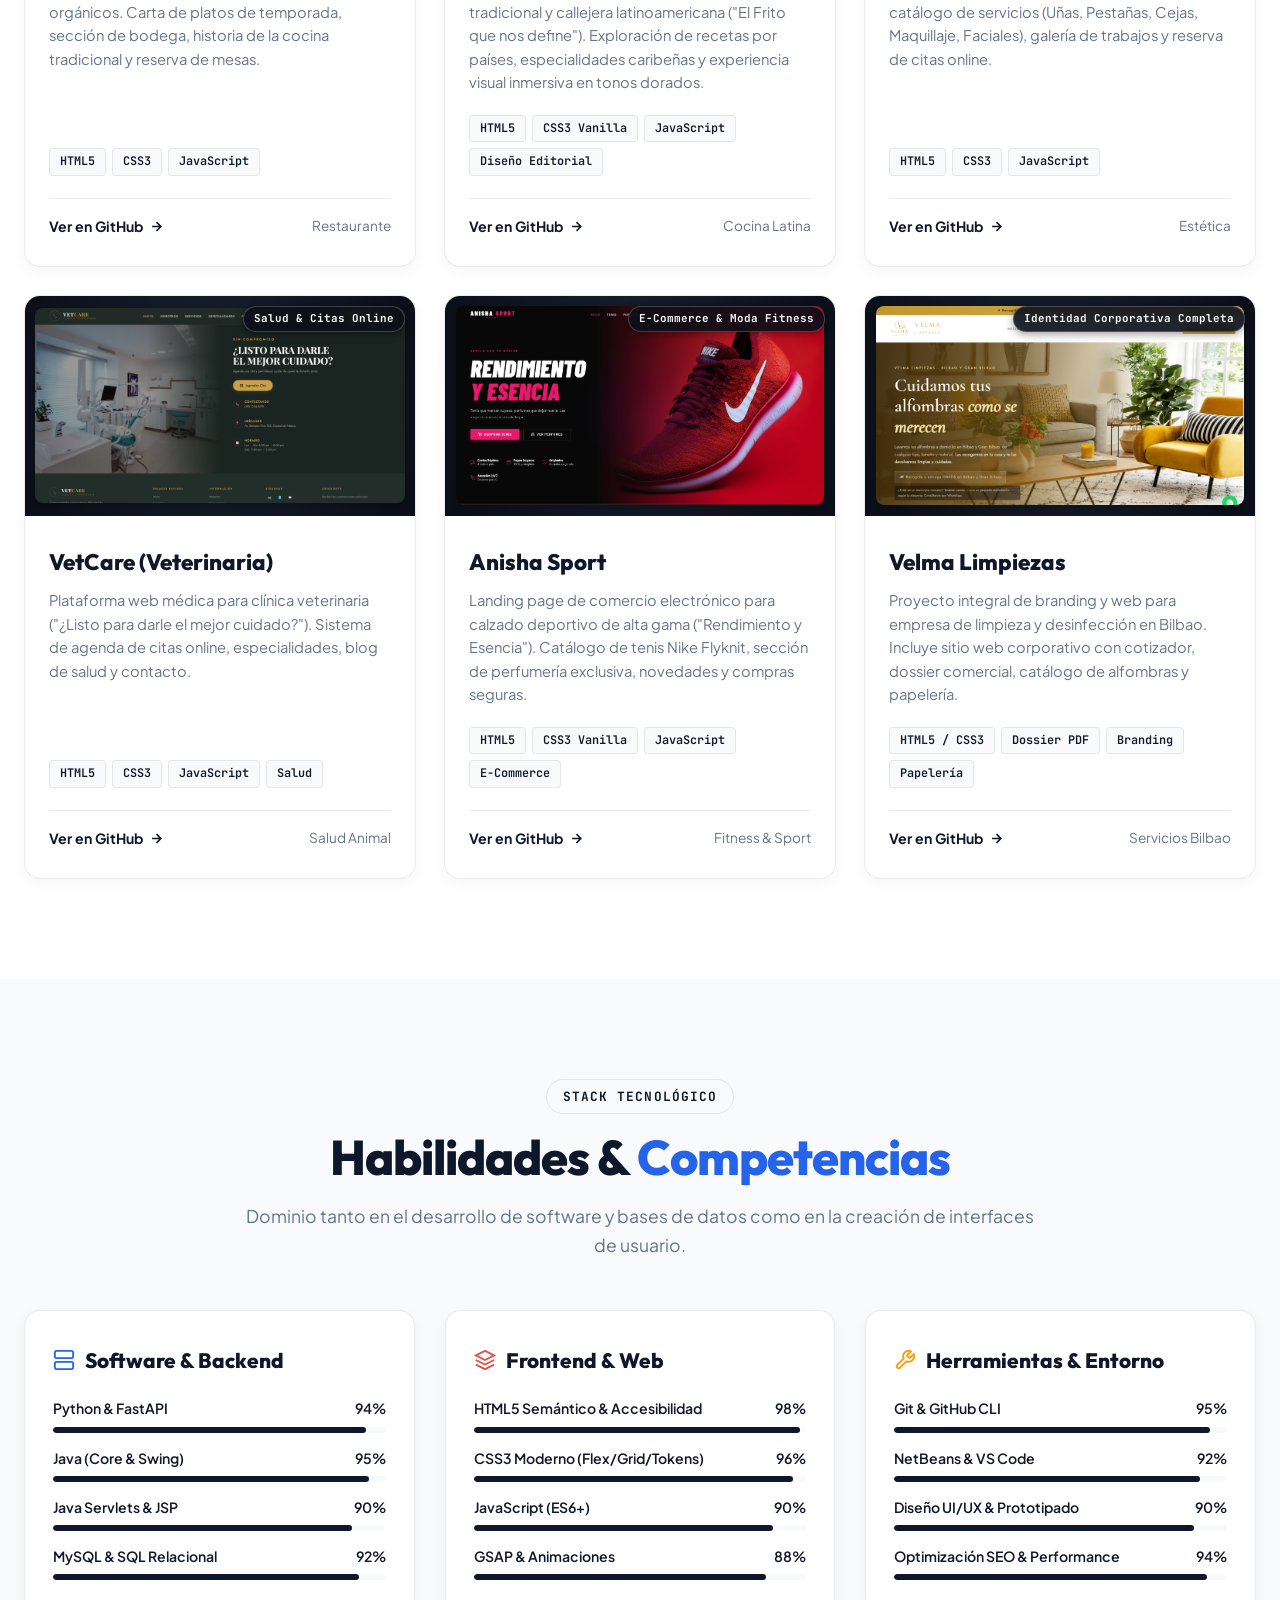
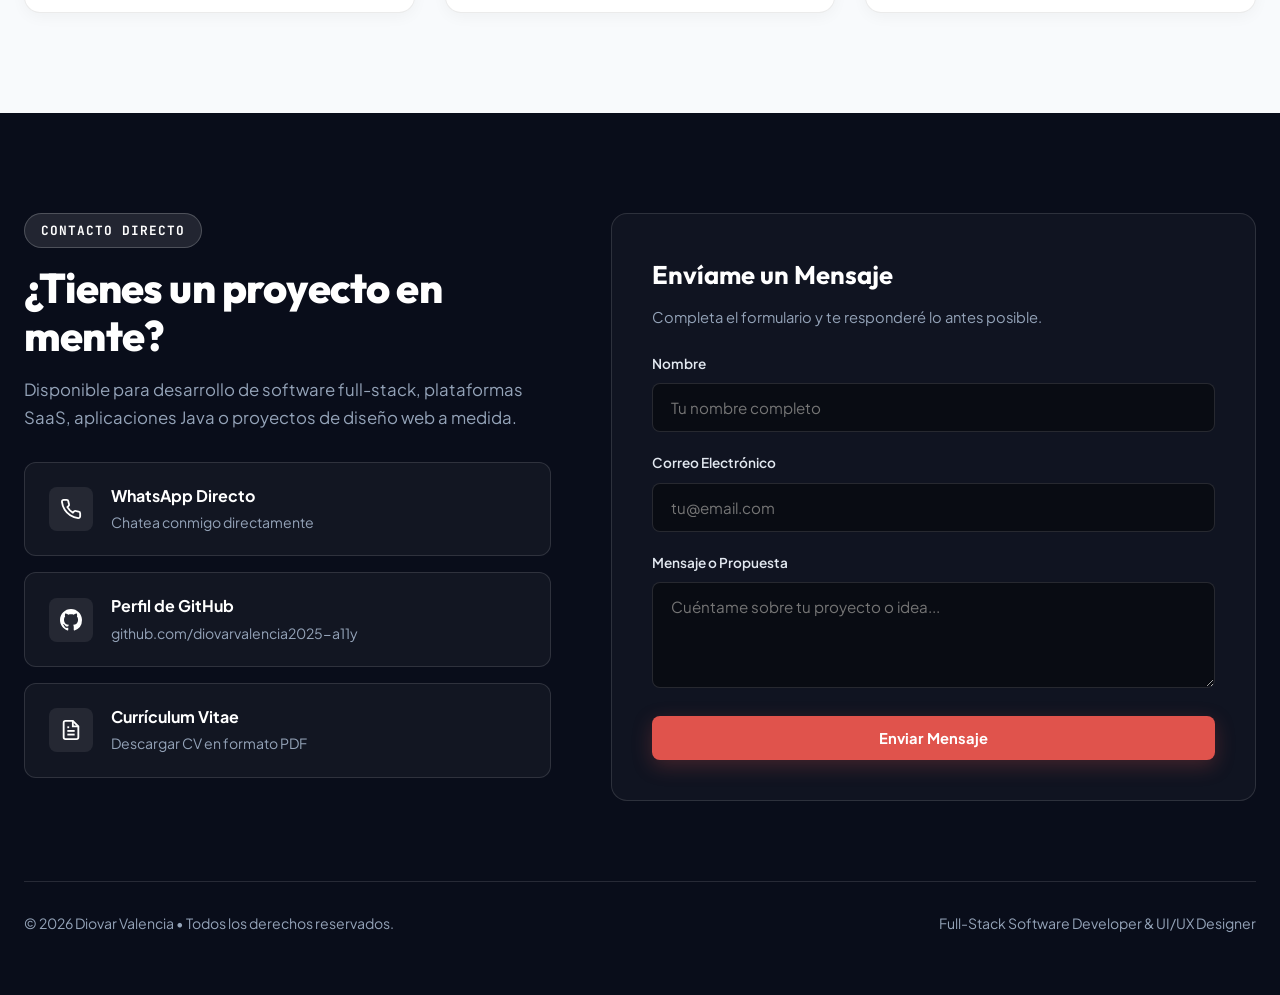
==== commit 4a982ef8: "fix: eliminar completamente desbordamiento horizontal y espacio blanco lateral en movil, corregir na" ====
--- a/index.html
+++ b/index.html
@@ -14,8 +14,8 @@
   <link rel="preconnect" href="https://fonts.gstatic.com" crossorigin>
   <link href="https://fonts.googleapis.com/css2?family=Cinzel:wght@600;700;800&family=JetBrains+Mono:wght@400;500;600;700&family=Outfit:wght@400;500;600;700;800;900&family=Plus+Jakarta+Sans:wght@300;400;500;600;700;800&display=swap" rel="stylesheet">
 
-  <!-- Master Stylesheet -->
-  <link rel="stylesheet" href="css/styles.css">
+  <!-- Master Stylesheet with Cache Buster -->
+  <link rel="stylesheet" href="css/styles.css?v=2.1">
 </head>
 <body>
 
--- a/css/styles.css
+++ b/css/styles.css
@@ -475,7 +475,9 @@
   color: #FFFFFF;
   padding: 110px 0;
   position: relative;
-  overflow: hidden;
+  overflow: hidden !important;
+  width: 100%;
+  max-width: 100vw;
 }
 
 .flagship-saas-section::before {
@@ -494,6 +496,7 @@
   grid-template-columns: 1.2fr 0.8fr;
   gap: 50px;
   align-items: center;
+  width: 100%;
 }
 
 .saas-mockup-wrapper {
@@ -502,6 +505,8 @@
   border-radius: 16px;
   overflow: hidden;
   box-shadow: 0 25px 60px rgba(0, 0, 0, 0.6);
+  width: 100%;
+  max-width: 100%;
 }
 
 .saas-mockup-img {
@@ -554,6 +559,7 @@
   grid-template-columns: 1fr 1fr;
   gap: 16px;
   margin-bottom: 32px;
+  width: 100%;
 }
 
 .saas-metric-box {
@@ -583,7 +589,9 @@
   color: #FFFFFF;
   padding: 110px 0;
   position: relative;
-  overflow: hidden;
+  overflow: hidden !important;
+  width: 100%;
+  max-width: 100vw;
   border-top: 1px solid rgba(255, 255, 255, 0.05);
 }
 
@@ -721,8 +729,8 @@
 
 .projects-showcase-grid {
   display: grid;
-  grid-template-columns: repeat(auto-fill, minmax(380px, 1fr));
-  gap: 36px;
+  grid-template-columns: repeat(auto-fill, minmax(340px, 1fr));
+  gap: 28px;
 }
 
 .project-card {
@@ -737,30 +745,32 @@
 }
 
 .project-card:hover {
-  transform: translateY(-8px);
+  transform: translateY(-6px);
   box-shadow: var(--shadow-lg);
   border-color: rgba(0, 0, 0, 0.18);
 }
 
 .project-frame {
   width: 100%;
-  aspect-ratio: 16 / 9.5;
-  height: auto;
-  min-height: 200px;
-  background: #0B0F19;
+  height: 220px;
+  background: radial-gradient(circle at center, #1E293B 0%, #0B0F19 100%);
   position: relative;
   overflow: hidden;
   border-bottom: 1px solid var(--border-light);
   display: flex;
-  align-items: flex-start;
+  align-items: center;
   justify-content: center;
+  padding: 10px;
 }
 
 .project-img {
-  width: 100%;
-  height: 100%;
-  object-fit: cover;
-  object-position: top center;
+  max-width: 100%;
+  max-height: 100%;
+  width: auto;
+  height: auto;
+  object-fit: contain;
+  border-radius: 8px;
+  box-shadow: 0 6px 18px rgba(0, 0, 0, 0.4);
   transition: transform 0.4s cubic-bezier(0.16, 1, 0.3, 1);
   display: block;
 }
@@ -773,7 +783,7 @@
   position: absolute;
   top: 10px;
   right: 10px;
-  background: rgba(11, 15, 25, 0.88);
+  background: rgba(11, 15, 25, 0.9);
   backdrop-filter: blur(8px);
   color: #FFFFFF;
   font-family: var(--font-mono);
@@ -1039,26 +1049,246 @@
   transform: translateY(-4px) scale(1.04);
 }
 
-/* Responsive */
+/* ==========================================================================
+   Responsive Design System (Mobile, Tablet, Desktop)
+   ========================================================================== */
 @media (max-width: 1024px) {
   .saas-grid, .flagship-grid, .contact-grid {
     grid-template-columns: 1fr;
+    gap: 40px;
   }
   .hero-sub-cards {
     grid-template-columns: 1fr;
+    gap: 20px;
+  }
+  .skills-grid {
+    grid-template-columns: 1fr;
   }
 }
 
 @media (max-width: 768px) {
+  html, body {
+    width: 100vw;
+    max-width: 100vw;
+    overflow-x: hidden !important;
+    position: relative;
+  }
+
+  .container {
+    padding: 0 16px;
+    width: 100%;
+    max-width: 100vw;
+    box-sizing: border-box;
+  }
+
+  .section {
+    padding: 50px 0;
+  }
+
+  /* Navbar Mobile */
+  .navbar {
+    width: 100%;
+    max-width: 100vw;
+  }
+  .navbar-inner {
+    height: 64px;
+    padding: 0;
+    display: flex;
+    justify-content: space-between;
+    align-items: center;
+  }
   .nav-links {
+    display: none !important;
+  }
+  .brand-wrapper {
+    display: flex;
+    align-items: center;
+    gap: 8px;
+  }
+  .brand-symbol {
+    width: 36px;
+    height: 36px;
+    font-size: 1rem;
+    flex-shrink: 0;
+  }
+  .brand-text {
+    display: flex;
+    flex-direction: column;
+    justify-content: center;
+  }
+  .brand-name {
+    font-size: 1.05rem;
+    line-height: 1.15;
+    font-weight: 800;
+    white-space: nowrap;
+    display: block;
+  }
+  .brand-tag {
+    display: none !important;
+  }
+  .nav-actions {
+    display: flex;
+    align-items: center;
+    flex-shrink: 0;
+  }
+  .nav-actions .btn-outline {
+    display: none !important;
+  }
+  .nav-actions .btn-dark {
+    padding: 8px 14px;
+    font-size: 0.82rem;
+    white-space: nowrap;
+  }
+
+  /* Hero Section */
+  .hero-wrapper {
+    padding: 20px 0 36px;
+    width: 100%;
+    overflow: hidden;
+  }
+  .hero-artwork-frame {
+    border-radius: 12px;
+    width: 100%;
+  }
+  .hero-sub-cards {
+    grid-template-columns: 1fr;
+    gap: 16px;
+    margin-top: 20px;
+    width: 100%;
+  }
+  .sub-card {
+    padding: 20px 16px;
+  }
+  .sub-card-title {
+    font-size: 1.3rem;
+  }
+  .sub-card-text {
+    font-size: 0.88rem;
+  }
+
+  .quick-stats-row {
+    flex-direction: column;
+    gap: 16px;
+    padding: 16px;
+    width: 100%;
+    align-items: flex-start;
+  }
+
+  /* Flagship Sections (Prevent 600px circle overflow causing giant white space) */
+  .flagship-saas-section, .featured-flagship-section {
+    padding: 60px 0;
+    width: 100%;
+    max-width: 100vw;
+    overflow: hidden !important;
+  }
+  .flagship-saas-section::before,
+  .featured-flagship-section::before {
+    display: none !important;
+  }
+  .saas-title, .flagship-title {
+    font-size: 1.85rem;
+    line-height: 1.15;
+  }
+  .saas-metrics-grid {
+    grid-template-columns: 1fr 1fr;
+    gap: 10px;
+  }
+  .saas-metric-box {
+    padding: 10px 12px;
+  }
+
+  /* Showcase Grid & Filter Tabs */
+  .filter-tabs-wrapper {
+    display: flex;
+    flex-wrap: nowrap;
+    overflow-x: auto;
+    -webkit-overflow-scrolling: touch;
+    padding-bottom: 10px;
+    margin-bottom: 24px;
+    gap: 8px;
+    justify-content: flex-start;
+    width: 100%;
+  }
+  .filter-tabs-wrapper::-webkit-scrollbar {
     display: none;
   }
+  .filter-tab {
+    white-space: nowrap;
+    flex-shrink: 0;
+    padding: 7px 14px;
+    font-size: 0.8rem;
+  }
+
   .projects-showcase-grid {
     grid-template-columns: 1fr;
-  }
-  .quick-stats-row {
+    gap: 20px;
+    width: 100%;
+  }
+  .project-frame {
+    height: 190px;
+    padding: 8px;
+  }
+  .project-card-body {
+    padding: 18px 14px;
+  }
+  .project-card-title {
+    font-size: 1.2rem;
+  }
+
+  /* Skills & Contact */
+  .skills-grid {
+    grid-template-columns: 1fr;
+    gap: 20px;
+    width: 100%;
+  }
+  .skill-box {
+    padding: 20px 16px;
+  }
+  .contact-section {
+    padding: 60px 0 36px;
+    width: 100%;
+    overflow: hidden;
+  }
+  .contact-grid {
+    grid-template-columns: 1fr;
+    gap: 30px;
+  }
+  .contact-form {
+    padding: 20px 16px;
+  }
+  .footer-bottom {
     flex-direction: column;
-    gap: 20px;
-    padding: 20px;
-  }
-}
+    gap: 10px;
+    text-align: center;
+  }
+
+  /* Floating WhatsApp (Fixed correctly on screen without right-edge clipping) */
+  .whatsapp-float {
+    bottom: 16px !important;
+    right: 14px !important;
+    padding: 9px 14px !important;
+    font-size: 0.8rem !important;
+    z-index: 99999 !important;
+  }
+}
+
+@media (max-width: 420px) {
+  .brand-name {
+    font-size: 0.95rem;
+  }
+  .brand-symbol {
+    width: 32px;
+    height: 32px;
+    font-size: 0.9rem;
+  }
+  .nav-actions .btn-dark {
+    padding: 6px 10px;
+    font-size: 0.75rem;
+  }
+  .section-title {
+    font-size: 1.7rem;
+  }
+  .saas-title, .flagship-title {
+    font-size: 1.65rem;
+  }
+}
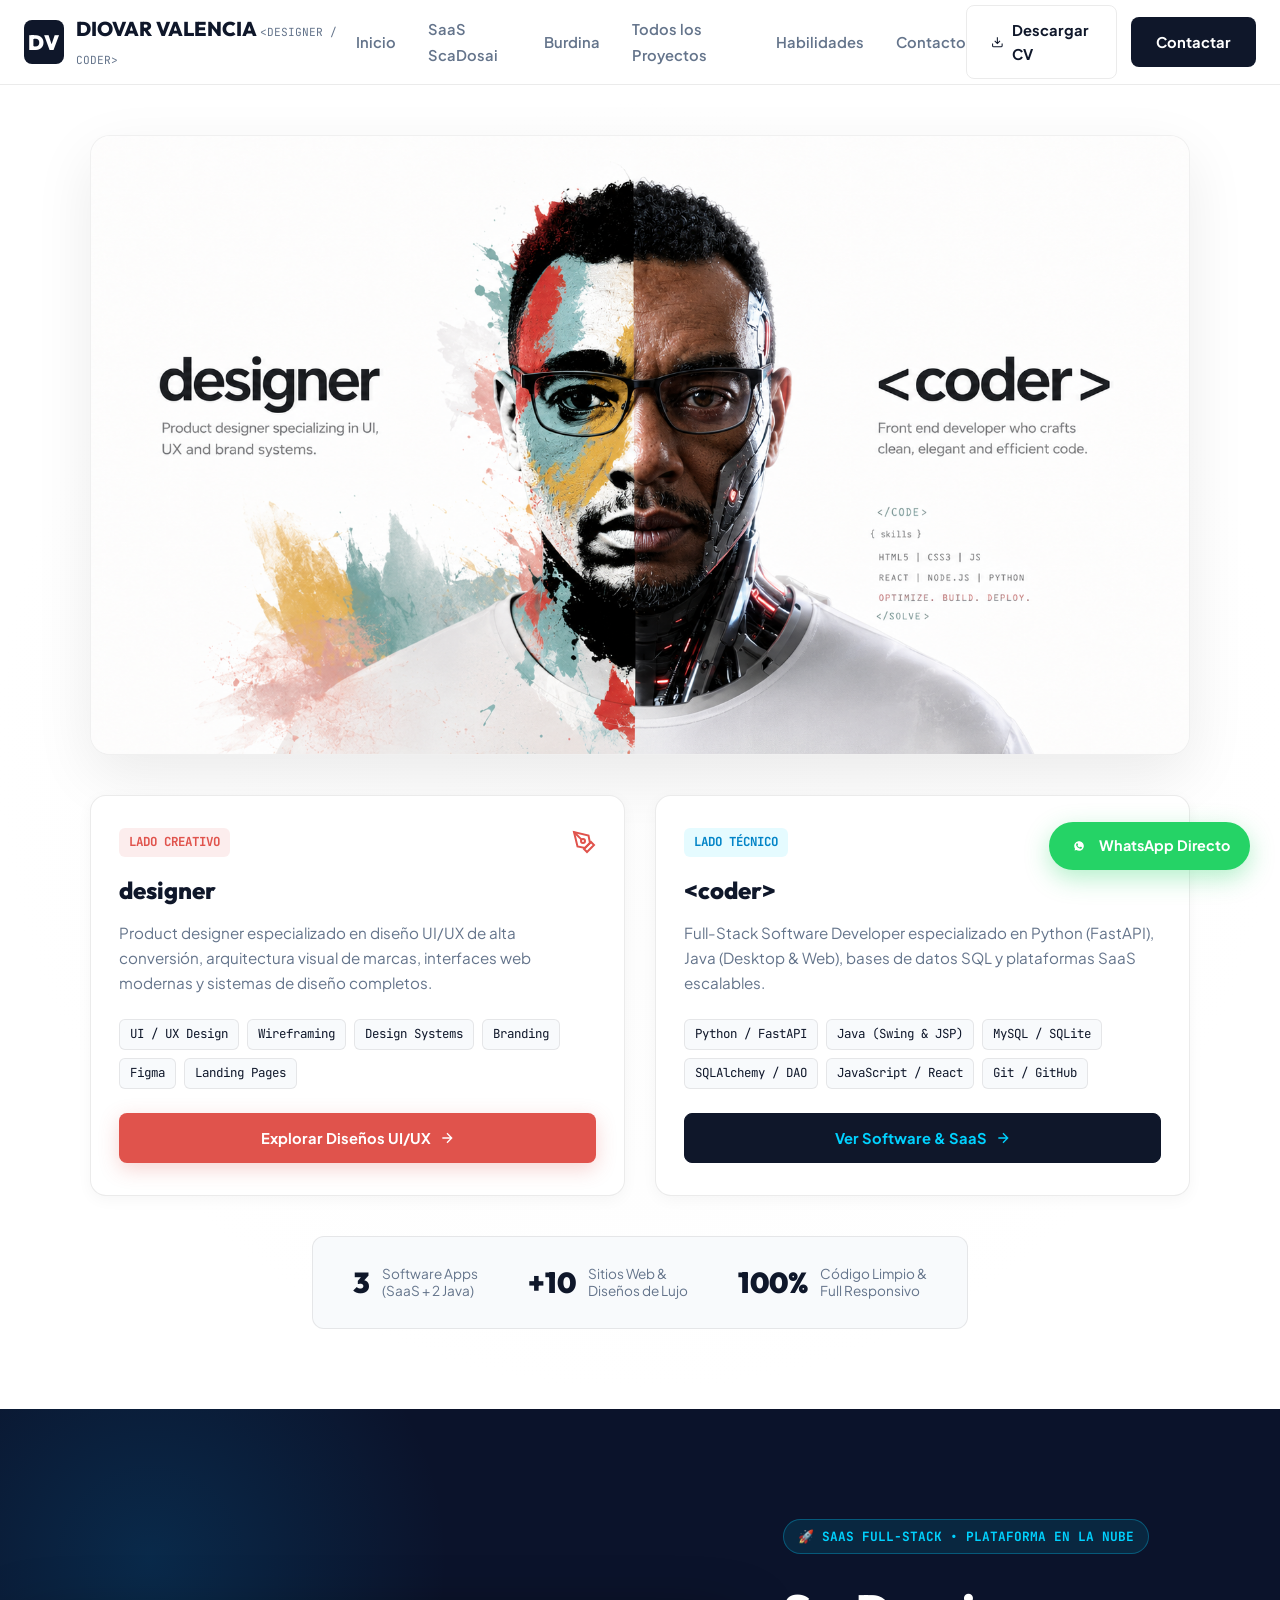
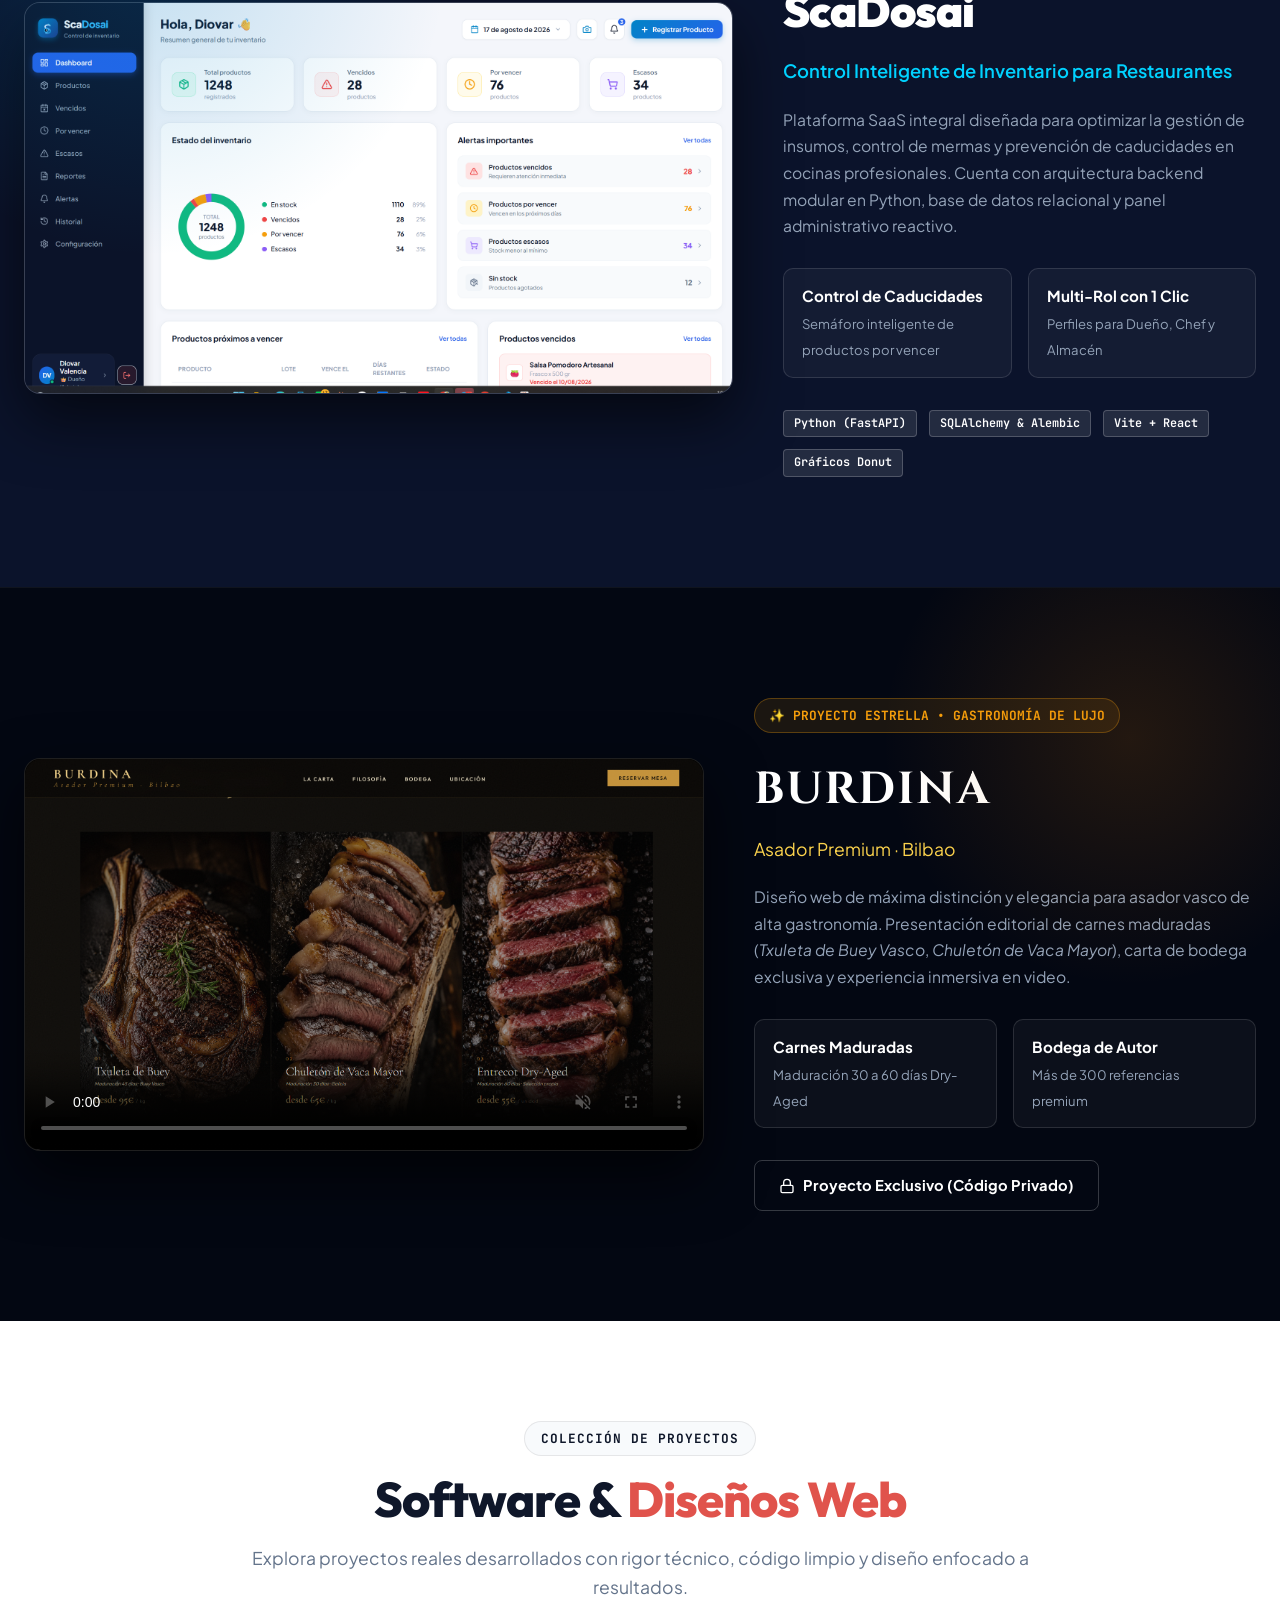
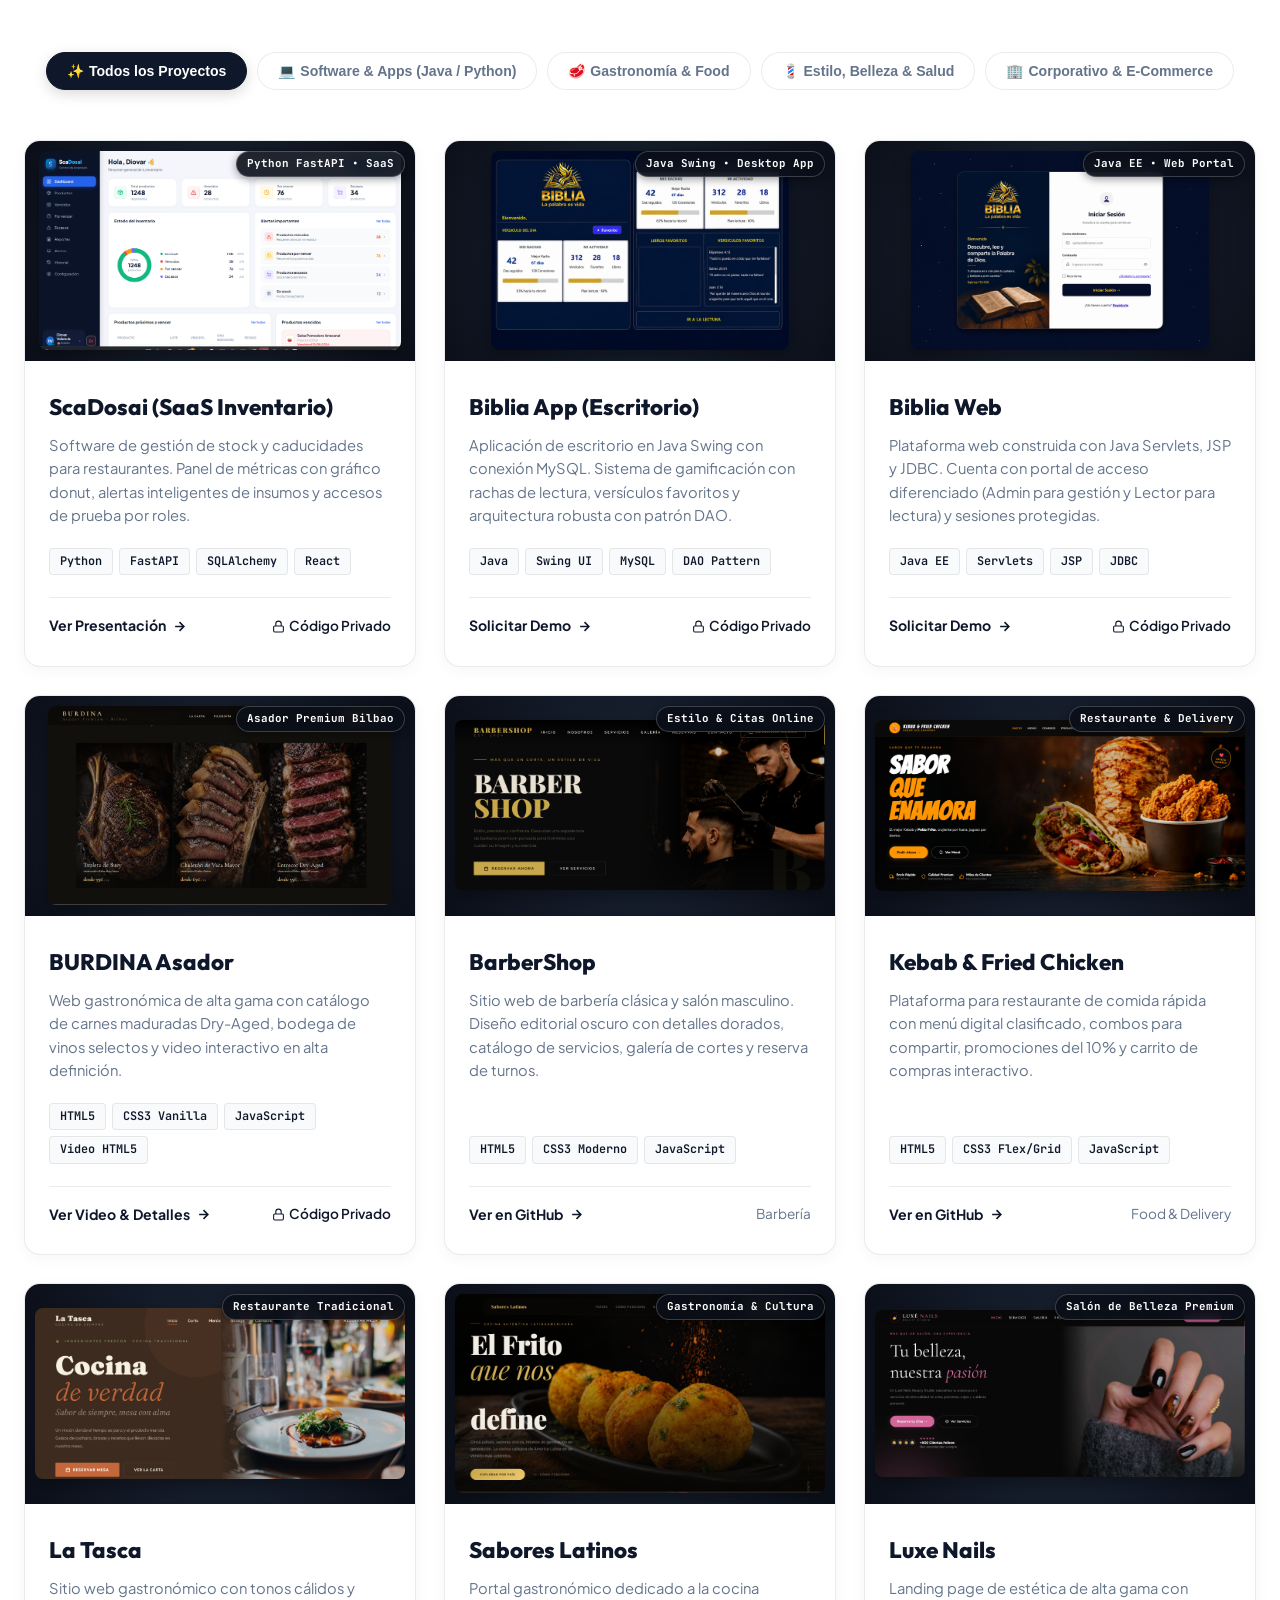
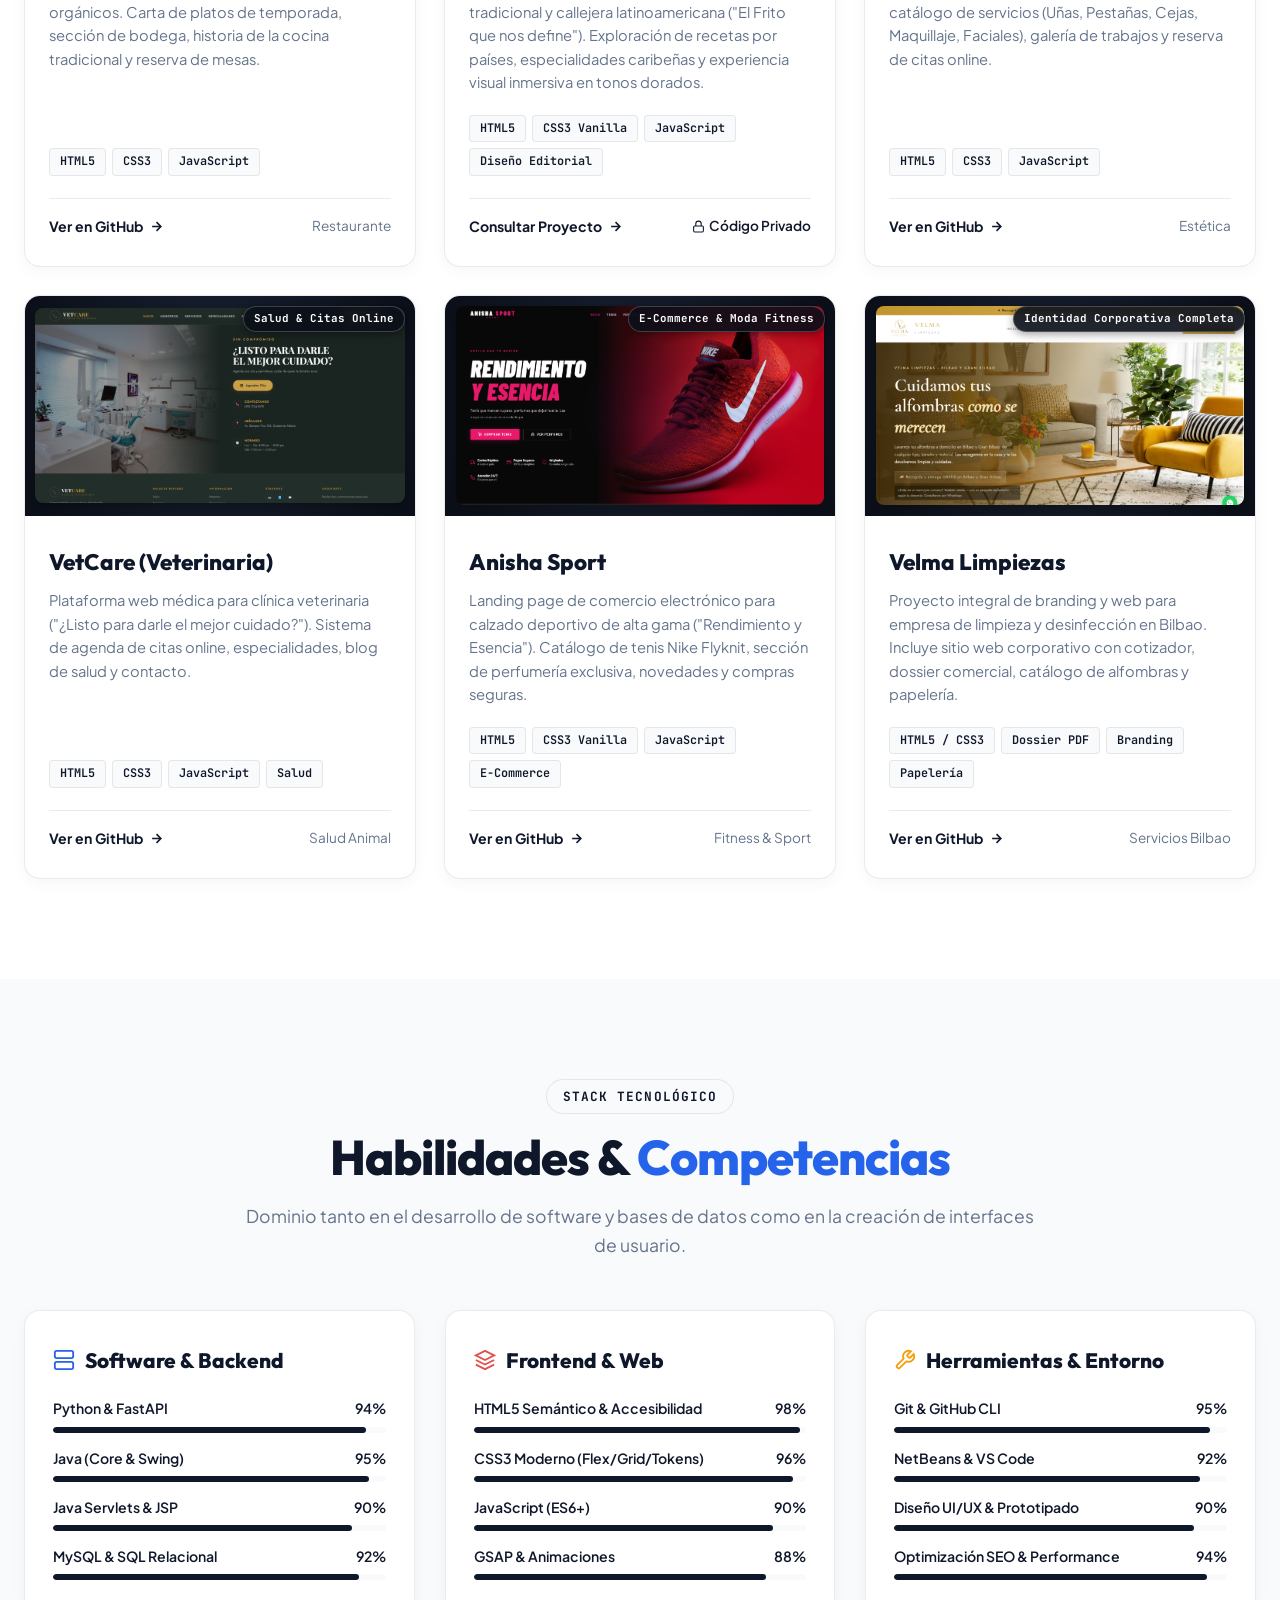
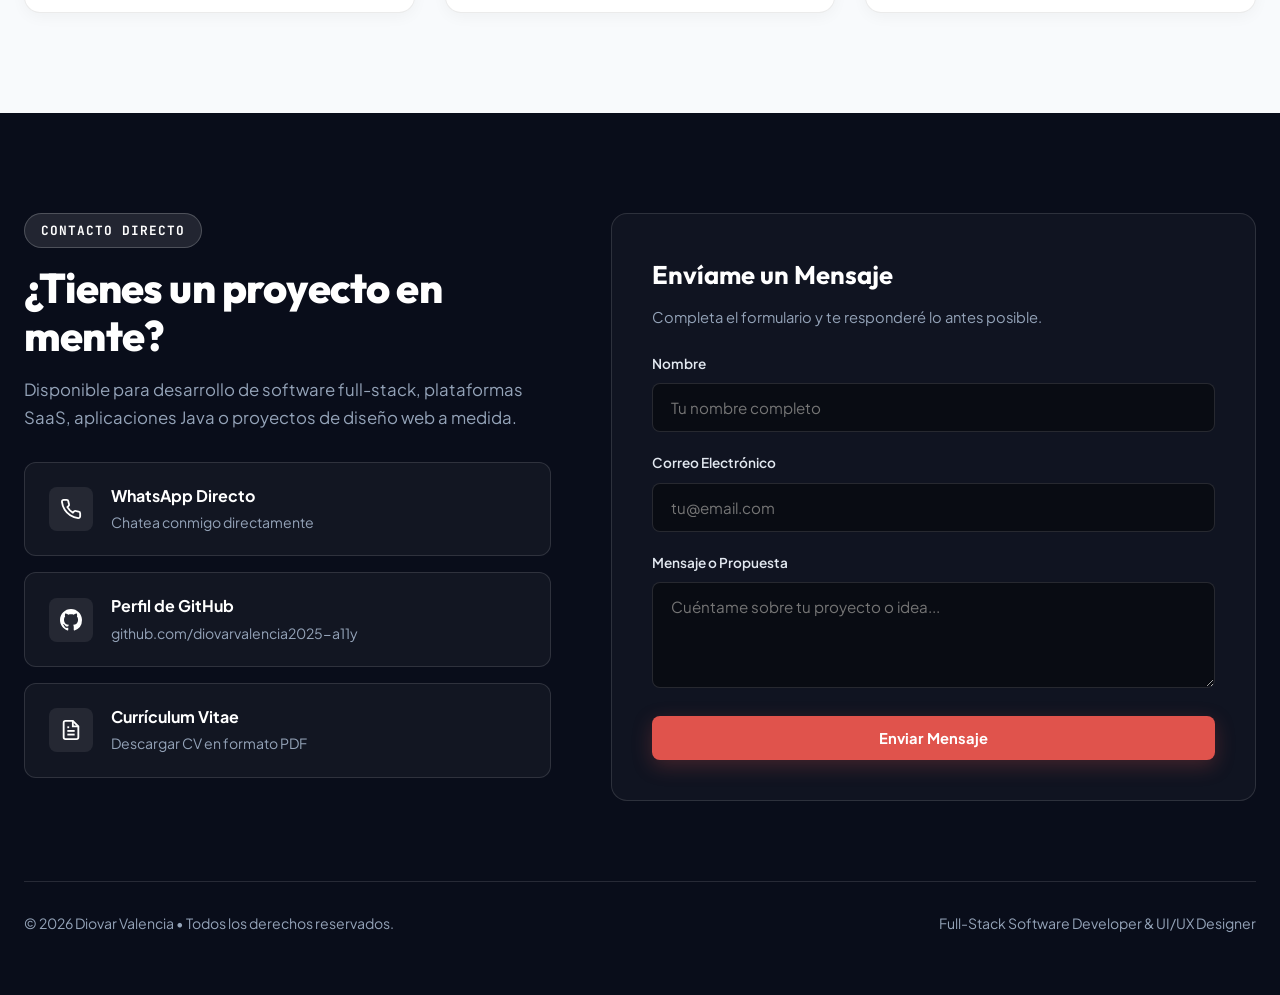
==== commit 0f170c3f: "sec: hacer privados los repositorios y proteger codigo de ScaDosai, Burdina, Biblia y Sabores Latino" ====
--- a/index.html
+++ b/index.html
@@ -216,9 +216,9 @@
           </div>
 
           <div style="display: flex; gap: 14px; flex-wrap: wrap;">
-            <a href="https://github.com/diovarvalencia2025-a11y" target="_blank" rel="noopener noreferrer" class="btn btn-outline" style="border-color: rgba(255,255,255,0.2); color: #fff;">
-              <svg width="18" height="18" viewBox="0 0 24 24" fill="currentColor"><path d="M12 0C5.37 0 0 5.37 0 12c0 5.31 3.435 9.795 8.205 11.385.6.105.825-.255.825-.57 0-.285-.015-1.23-.015-2.235-3.015.555-3.795-.735-4.035-1.41-.135-.345-.72-1.41-1.23-1.695-.42-.225-1.02-.78-.015-.795.945-.015 1.62.87 1.845 1.23 1.08 1.815 2.805 1.305 3.495.99.105-.78.42-1.305.765-1.605-2.67-.3-5.46-1.335-5.46-5.925 0-1.305.465-2.385 1.23-3.225-.12-.3-.54-1.53.12-3.18 0 0 1.005-.315 3.3 1.23.96-.27 1.98-.405 3-.405s2.04.135 3 .405c2.295-1.56 3.3-1.23 3.3-1.23.66 1.65.24 2.88.12 3.18.765.84 1.23 1.905 1.23 3.225 0 4.605-2.805 5.625-5.475 5.925.435.375.81 1.095.81 2.22 0 1.605-.015 2.895-.015 3.3 0 .315.225.69.825.57A12.02 12.02 0 0 0 24 12c0-6.63-5.37-12-12-12z"/></svg>
-              Ver en GitHub
+            <a href="#contacto" class="btn btn-outline" style="border-color: rgba(255,255,255,0.2); color: #fff;">
+              <svg width="16" height="16" viewBox="0 0 24 24" fill="none" stroke="currentColor" stroke-width="2"><rect x="3" y="11" width="18" height="11" rx="2" ry="2"/><path d="M7 11V7a5 5 0 0 1 10 0v4"/></svg>
+              Proyecto Exclusivo (Código Privado)
             </a>
           </div>
         </div>
@@ -269,10 +269,13 @@
             </div>
             <div class="project-card-links">
               <a href="#scadosai" class="action-link">
-                <span>Ver Detalles</span>
-                <svg width="15" height="15" viewBox="0 0 24 24" fill="none" stroke="currentColor" stroke-width="2.5"><path d="M5 12h14M12 5l7 7-7 7"/></svg>
-              </a>
-              <span class="github-link">Full-Stack SaaS</span>
+                <span>Ver Presentación</span>
+                <svg width="15" height="15" viewBox="0 0 24 24" fill="none" stroke="currentColor" stroke-width="2.5"><path d="M5 12h14M12 5l7 7-7 7"/></svg>
+              </a>
+              <span class="github-link" style="display: inline-flex; align-items: center; gap: 4px; color: var(--text-dark); font-weight: 600;">
+                <svg width="13" height="13" viewBox="0 0 24 24" fill="none" stroke="currentColor" stroke-width="2"><rect x="3" y="11" width="18" height="11" rx="2" ry="2"/><path d="M7 11V7a5 5 0 0 1 10 0v4"/></svg>
+                Código Privado
+              </span>
             </div>
           </div>
         </article>
@@ -295,11 +298,14 @@
               <span class="tech-pill">DAO Pattern</span>
             </div>
             <div class="project-card-links">
-              <a href="https://github.com/diovarvalencia2025-a11y/biblia-app" target="_blank" rel="noopener noreferrer" class="action-link">
-                <span>Ver Repositorio</span>
-                <svg width="15" height="15" viewBox="0 0 24 24" fill="none" stroke="currentColor" stroke-width="2.5"><path d="M5 12h14M12 5l7 7-7 7"/></svg>
-              </a>
-              <span class="github-link">Java Desktop</span>
+              <a href="#contacto" class="action-link">
+                <span>Solicitar Demo</span>
+                <svg width="15" height="15" viewBox="0 0 24 24" fill="none" stroke="currentColor" stroke-width="2.5"><path d="M5 12h14M12 5l7 7-7 7"/></svg>
+              </a>
+              <span class="github-link" style="display: inline-flex; align-items: center; gap: 4px; color: var(--text-dark); font-weight: 600;">
+                <svg width="13" height="13" viewBox="0 0 24 24" fill="none" stroke="currentColor" stroke-width="2"><rect x="3" y="11" width="18" height="11" rx="2" ry="2"/><path d="M7 11V7a5 5 0 0 1 10 0v4"/></svg>
+                Código Privado
+              </span>
             </div>
           </div>
         </article>
@@ -322,11 +328,14 @@
               <span class="tech-pill">JDBC</span>
             </div>
             <div class="project-card-links">
-              <a href="https://github.com/diovarvalencia2025-a11y/biblia-web" target="_blank" rel="noopener noreferrer" class="action-link">
-                <span>Ver Repositorio</span>
-                <svg width="15" height="15" viewBox="0 0 24 24" fill="none" stroke="currentColor" stroke-width="2.5"><path d="M5 12h14M12 5l7 7-7 7"/></svg>
-              </a>
-              <span class="github-link">Web App</span>
+              <a href="#contacto" class="action-link">
+                <span>Solicitar Demo</span>
+                <svg width="15" height="15" viewBox="0 0 24 24" fill="none" stroke="currentColor" stroke-width="2.5"><path d="M5 12h14M12 5l7 7-7 7"/></svg>
+              </a>
+              <span class="github-link" style="display: inline-flex; align-items: center; gap: 4px; color: var(--text-dark); font-weight: 600;">
+                <svg width="13" height="13" viewBox="0 0 24 24" fill="none" stroke="currentColor" stroke-width="2"><rect x="3" y="11" width="18" height="11" rx="2" ry="2"/><path d="M7 11V7a5 5 0 0 1 10 0v4"/></svg>
+                Código Privado
+              </span>
             </div>
           </div>
         </article>
@@ -350,10 +359,13 @@
             </div>
             <div class="project-card-links">
               <a href="#flagship" class="action-link">
-                <span>Ver Proyecto</span>
-                <svg width="15" height="15" viewBox="0 0 24 24" fill="none" stroke="currentColor" stroke-width="2.5"><path d="M5 12h14M12 5l7 7-7 7"/></svg>
-              </a>
-              <span class="github-link">Gastronomía</span>
+                <span>Ver Video & Detalles</span>
+                <svg width="15" height="15" viewBox="0 0 24 24" fill="none" stroke="currentColor" stroke-width="2.5"><path d="M5 12h14M12 5l7 7-7 7"/></svg>
+              </a>
+              <span class="github-link" style="display: inline-flex; align-items: center; gap: 4px; color: var(--text-dark); font-weight: 600;">
+                <svg width="13" height="13" viewBox="0 0 24 24" fill="none" stroke="currentColor" stroke-width="2"><rect x="3" y="11" width="18" height="11" rx="2" ry="2"/><path d="M7 11V7a5 5 0 0 1 10 0v4"/></svg>
+                Código Privado
+              </span>
             </div>
           </div>
         </article>
@@ -454,11 +466,14 @@
               <span class="tech-pill">Diseño Editorial</span>
             </div>
             <div class="project-card-links">
-              <a href="https://github.com/diovarvalencia2025-a11y" target="_blank" rel="noopener noreferrer" class="action-link">
-                <span>Ver en GitHub</span>
-                <svg width="15" height="15" viewBox="0 0 24 24" fill="none" stroke="currentColor" stroke-width="2.5"><path d="M5 12h14M12 5l7 7-7 7"/></svg>
-              </a>
-              <span class="github-link">Cocina Latina</span>
+              <a href="#contacto" class="action-link">
+                <span>Consultar Proyecto</span>
+                <svg width="15" height="15" viewBox="0 0 24 24" fill="none" stroke="currentColor" stroke-width="2.5"><path d="M5 12h14M12 5l7 7-7 7"/></svg>
+              </a>
+              <span class="github-link" style="display: inline-flex; align-items: center; gap: 4px; color: var(--text-dark); font-weight: 600;">
+                <svg width="13" height="13" viewBox="0 0 24 24" fill="none" stroke="currentColor" stroke-width="2"><rect x="3" y="11" width="18" height="11" rx="2" ry="2"/><path d="M7 11V7a5 5 0 0 1 10 0v4"/></svg>
+                Código Privado
+              </span>
             </div>
           </div>
         </article>
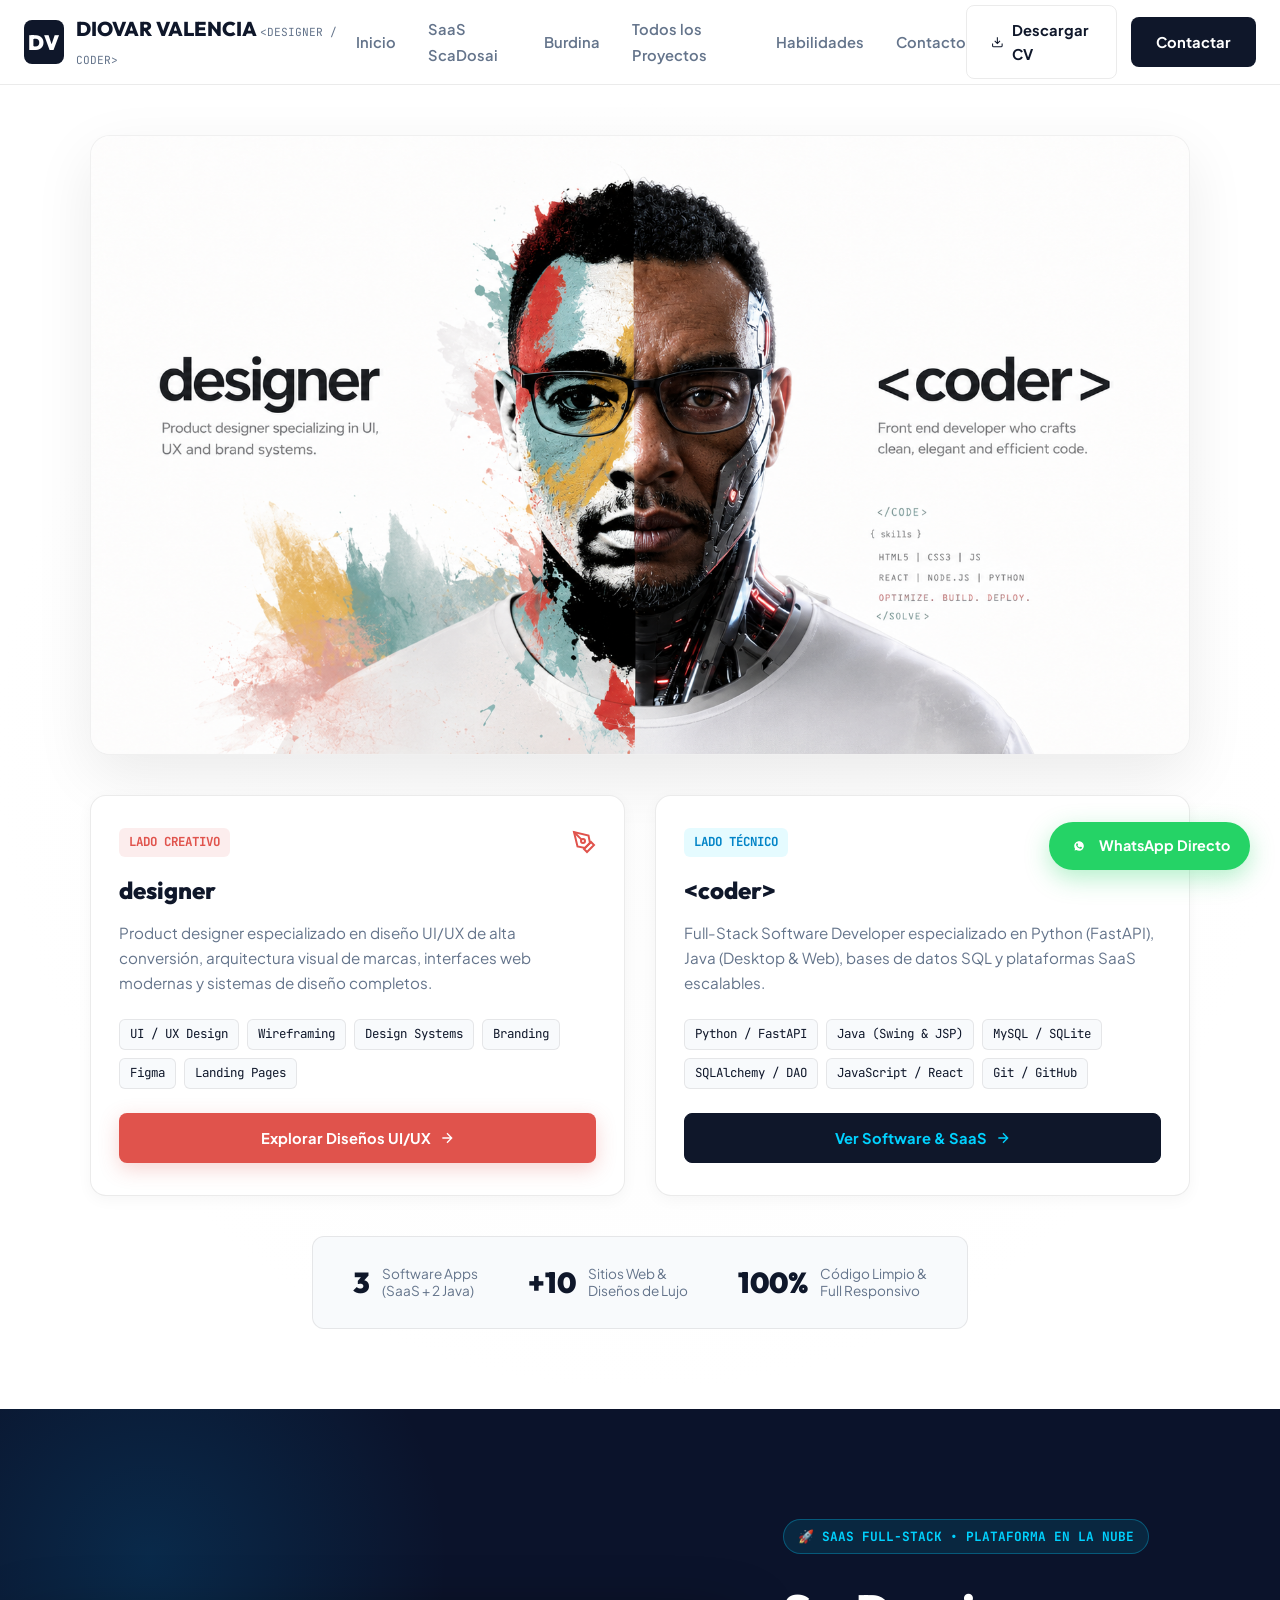
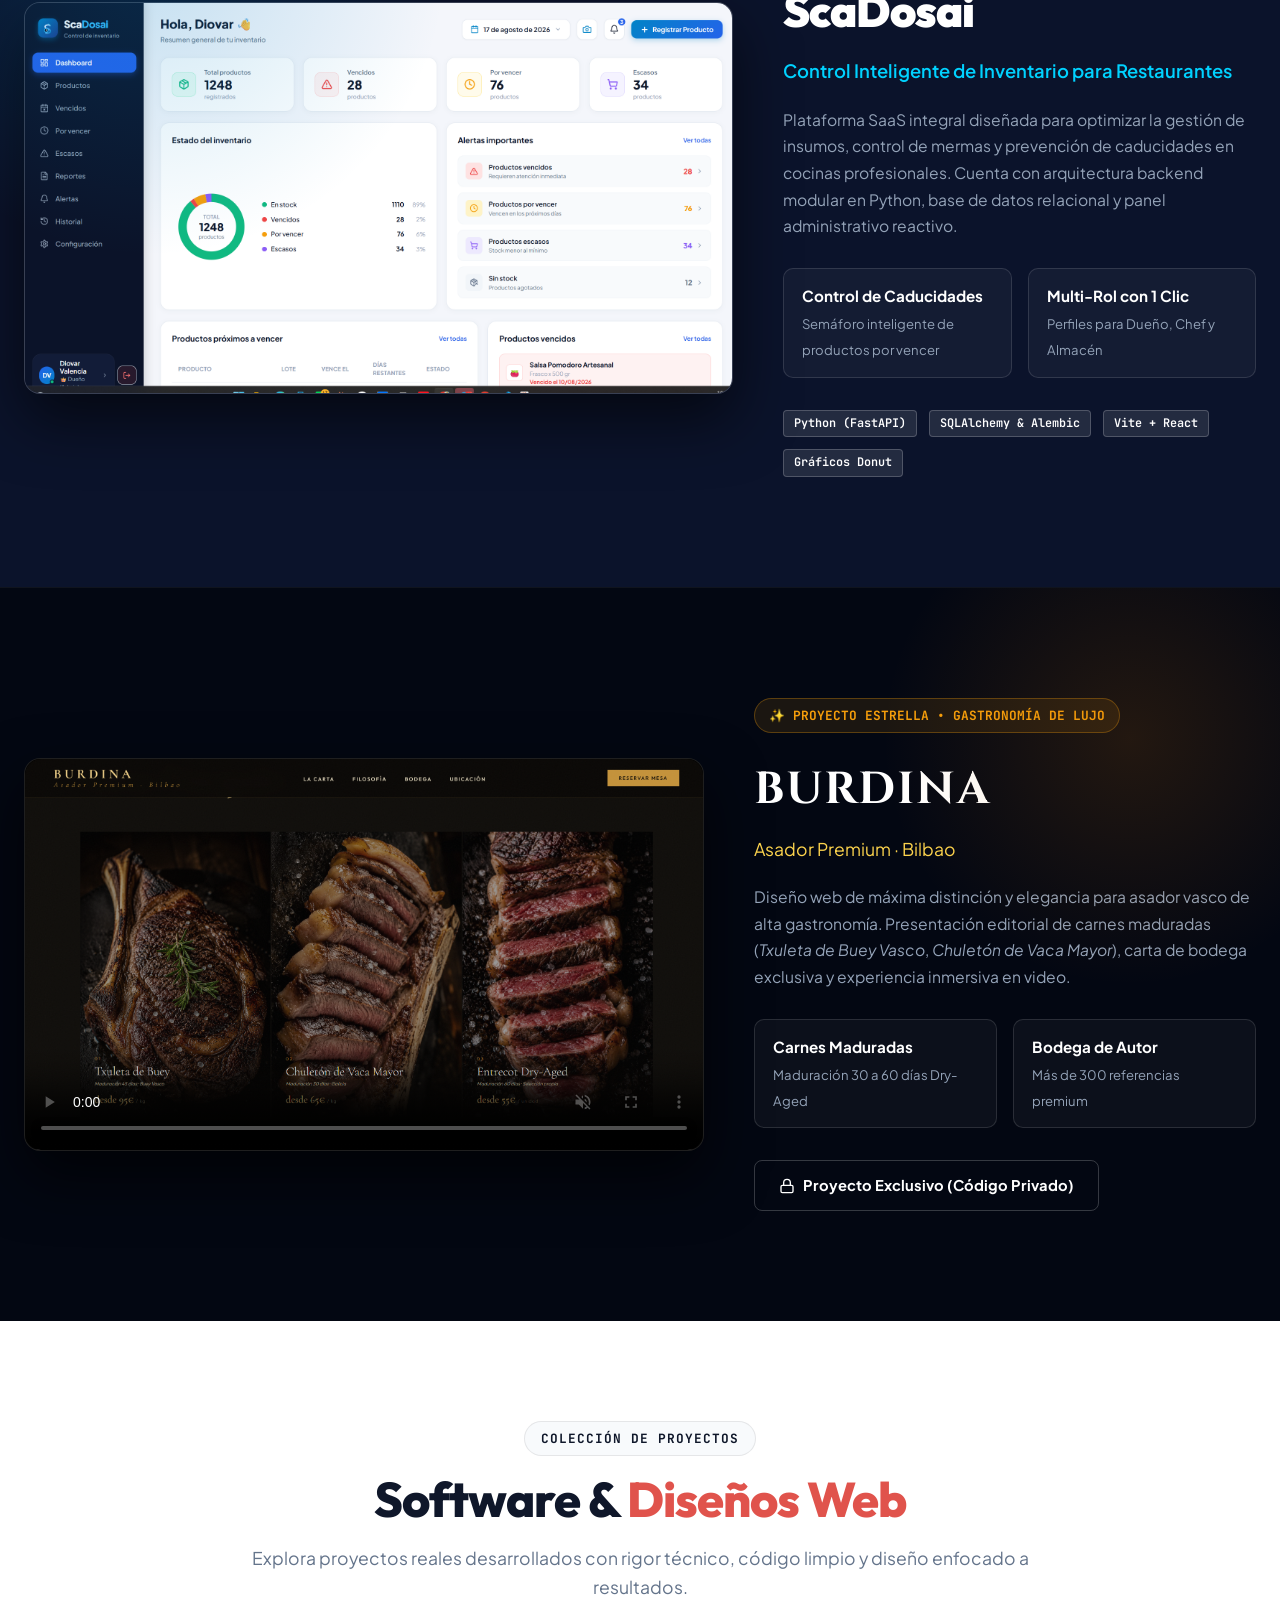
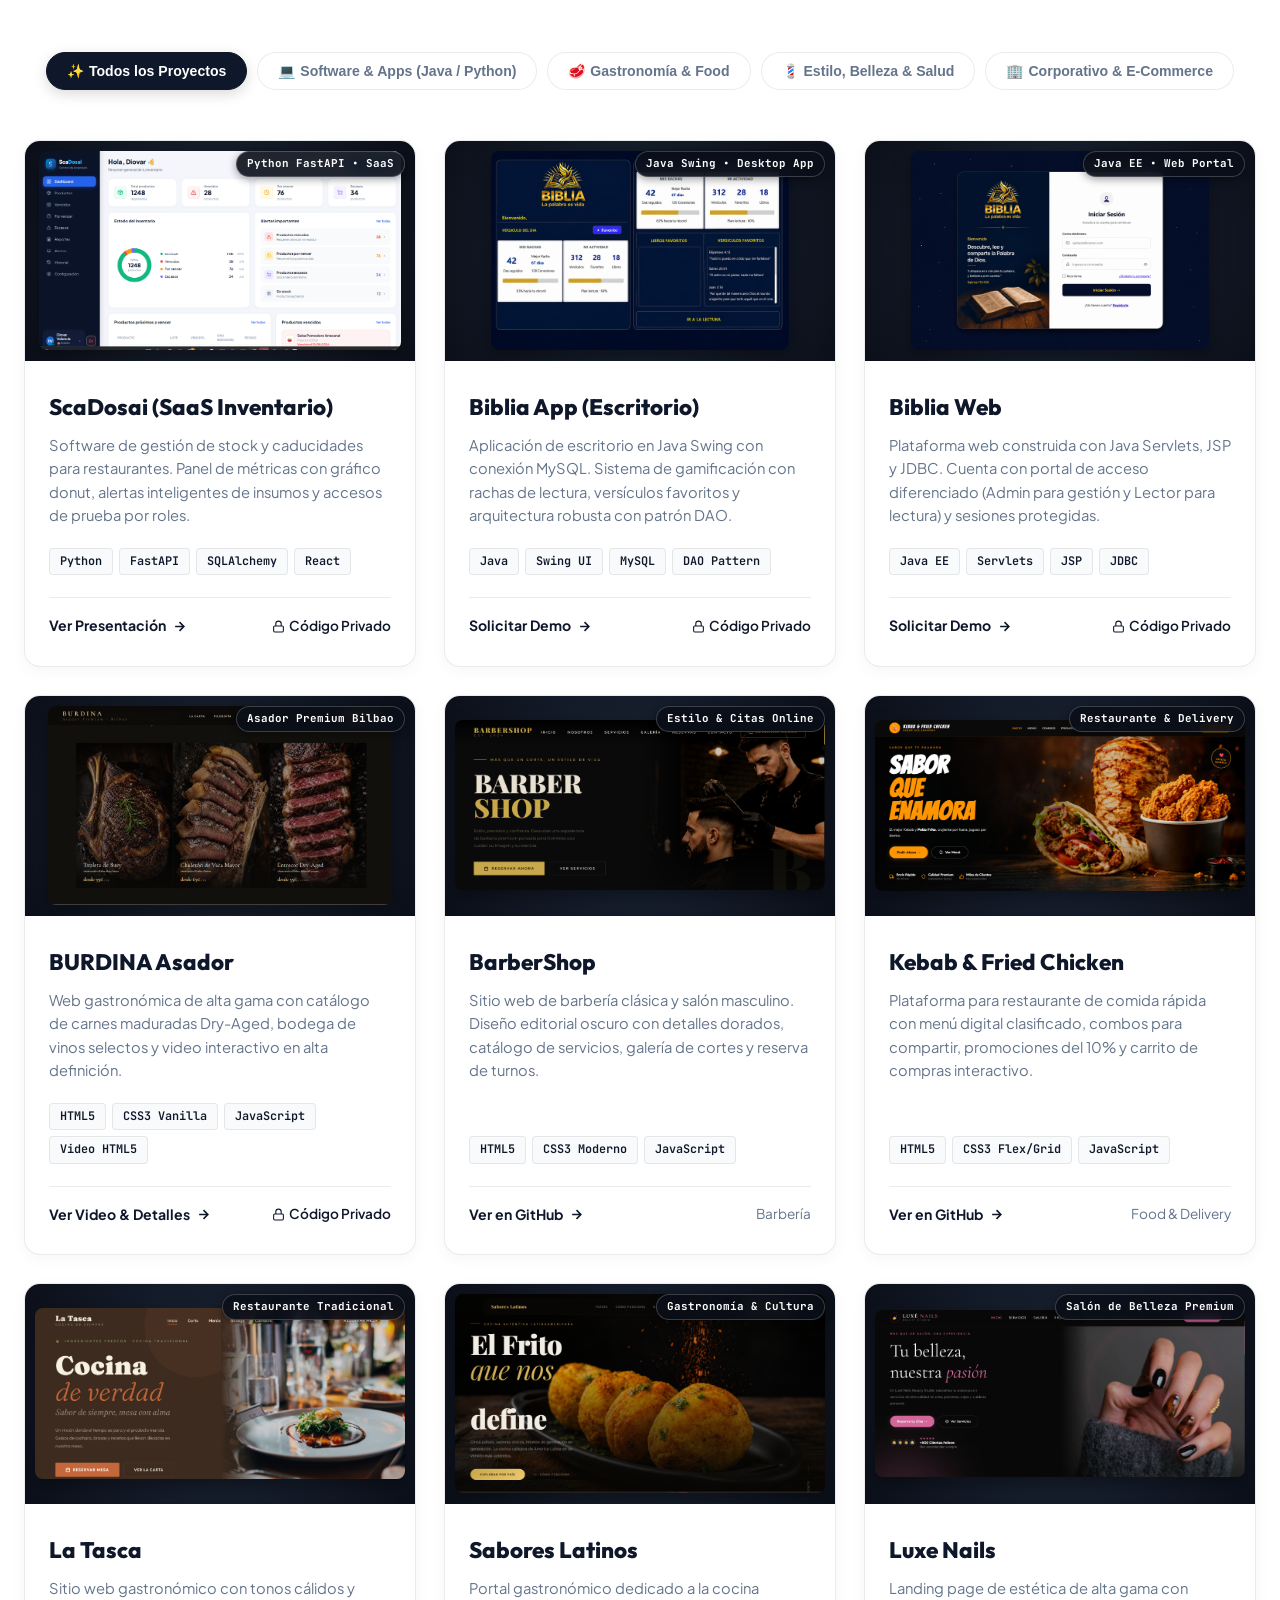
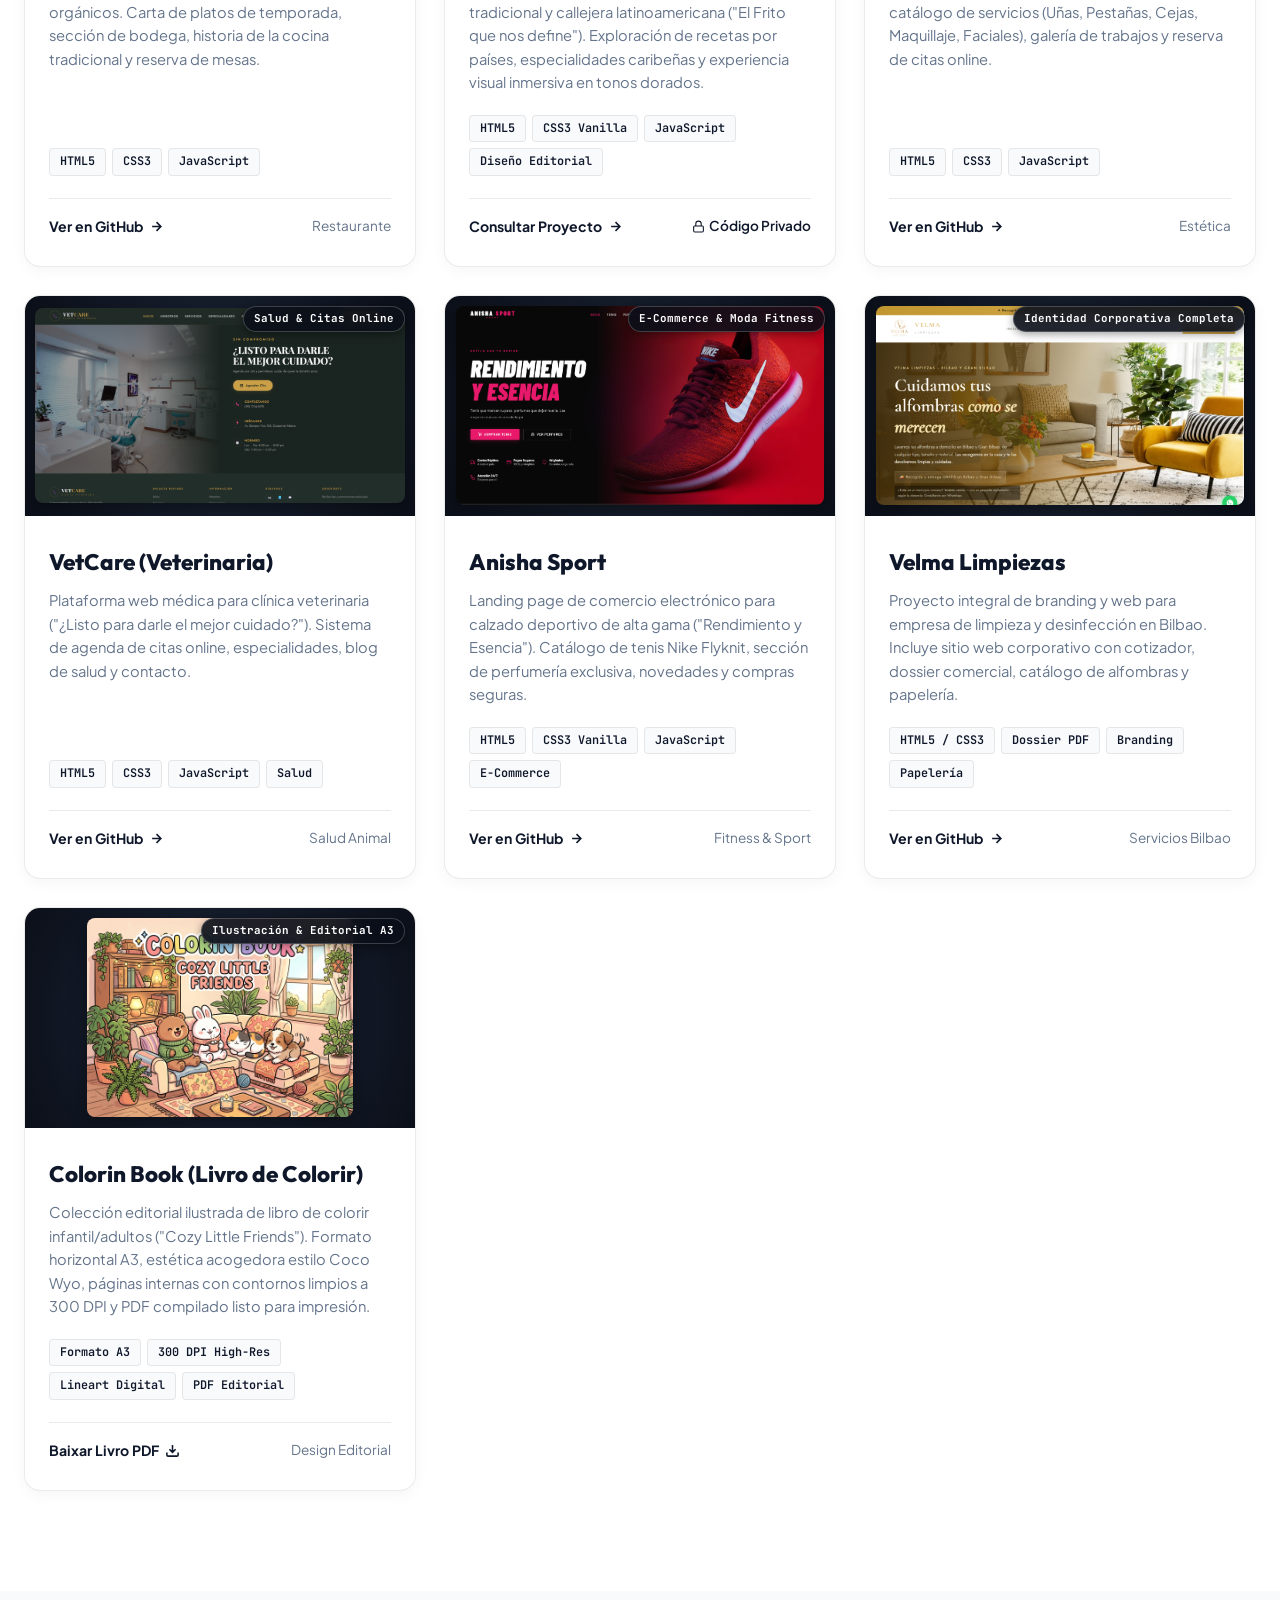
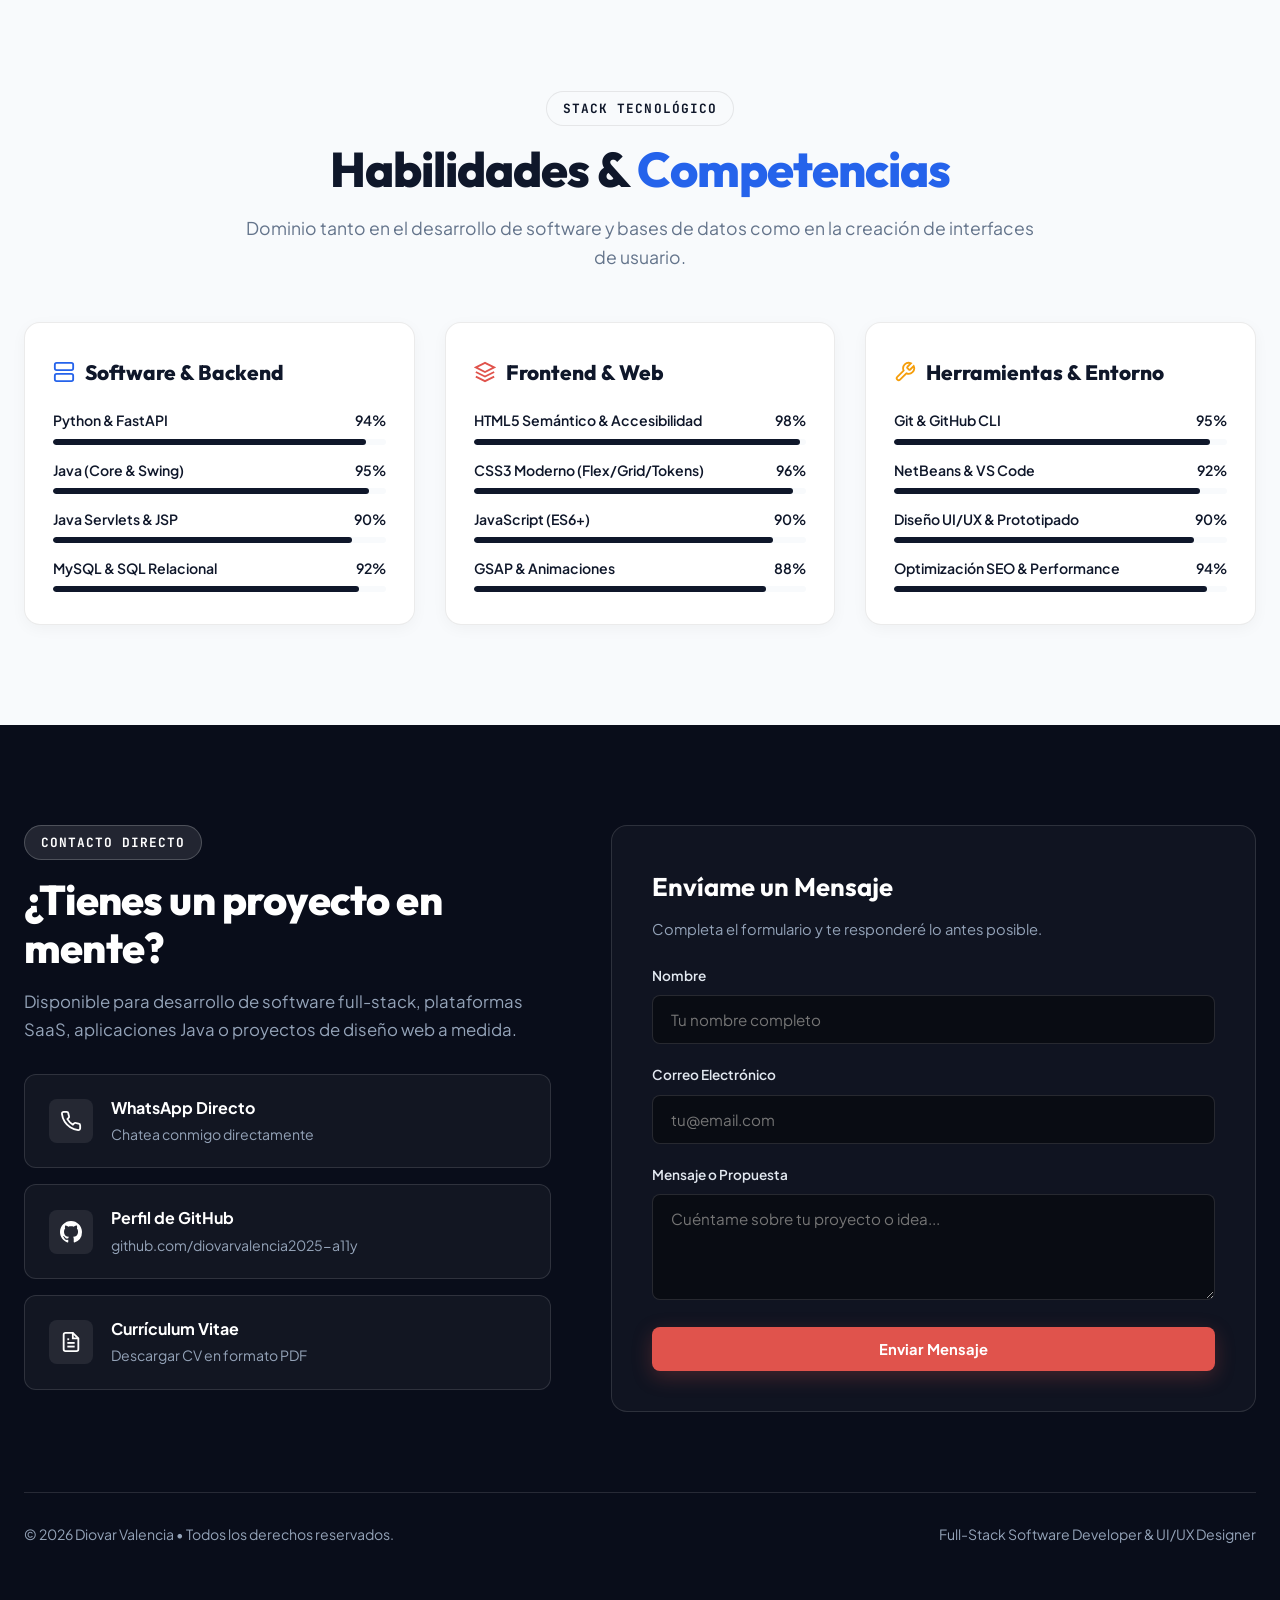
==== commit 339a13dc: "feat: agregar proyecto Colorin Book con descarga de PDF A3 en alta resolucion" ====
--- a/index.html
+++ b/index.html
@@ -585,6 +585,33 @@
           </div>
         </article>
 
+        <!-- 12. COLORIN BOOK (LIVRO DE COLORIR A3) -->
+        <article class="project-card" data-category="corporativo">
+          <div class="project-frame">
+            <img src="assets/img/colorin-cover.jpg" alt="Colorin Book Cozy Little Friends" class="project-img">
+            <span class="project-category-badge">Ilustración & Editorial A3</span>
+          </div>
+          <div class="project-card-body">
+            <h3 class="project-card-title">Colorin Book (Livro de Colorir)</h3>
+            <p class="project-card-desc">
+              Colección editorial ilustrada de libro de colorir infantil/adultos ("Cozy Little Friends"). Formato horizontal A3, estética acogedora estilo Coco Wyo, páginas internas con contornos limpios a 300 DPI y PDF compilado listo para impresión.
+            </p>
+            <div class="project-tech-row">
+              <span class="tech-pill">Formato A3</span>
+              <span class="tech-pill">300 DPI High-Res</span>
+              <span class="tech-pill">Lineart Digital</span>
+              <span class="tech-pill">PDF Editorial</span>
+            </div>
+            <div class="project-card-links">
+              <a href="assets/docs/Colorin_Book_A3_Demonstracao.pdf" target="_blank" class="action-link" download>
+                <span>Baixar Livro PDF</span>
+                <svg width="15" height="15" viewBox="0 0 24 24" fill="none" stroke="currentColor" stroke-width="2.5"><path d="M21 15v4a2 2 0 0 1-2 2H5a2 2 0 0 1-2-2v-4M7 10l5 5 5-5M12 15V3"/></svg>
+              </a>
+              <span class="github-link">Design Editorial</span>
+            </div>
+          </div>
+        </article>
+
       </div>
     </div>
   </section>
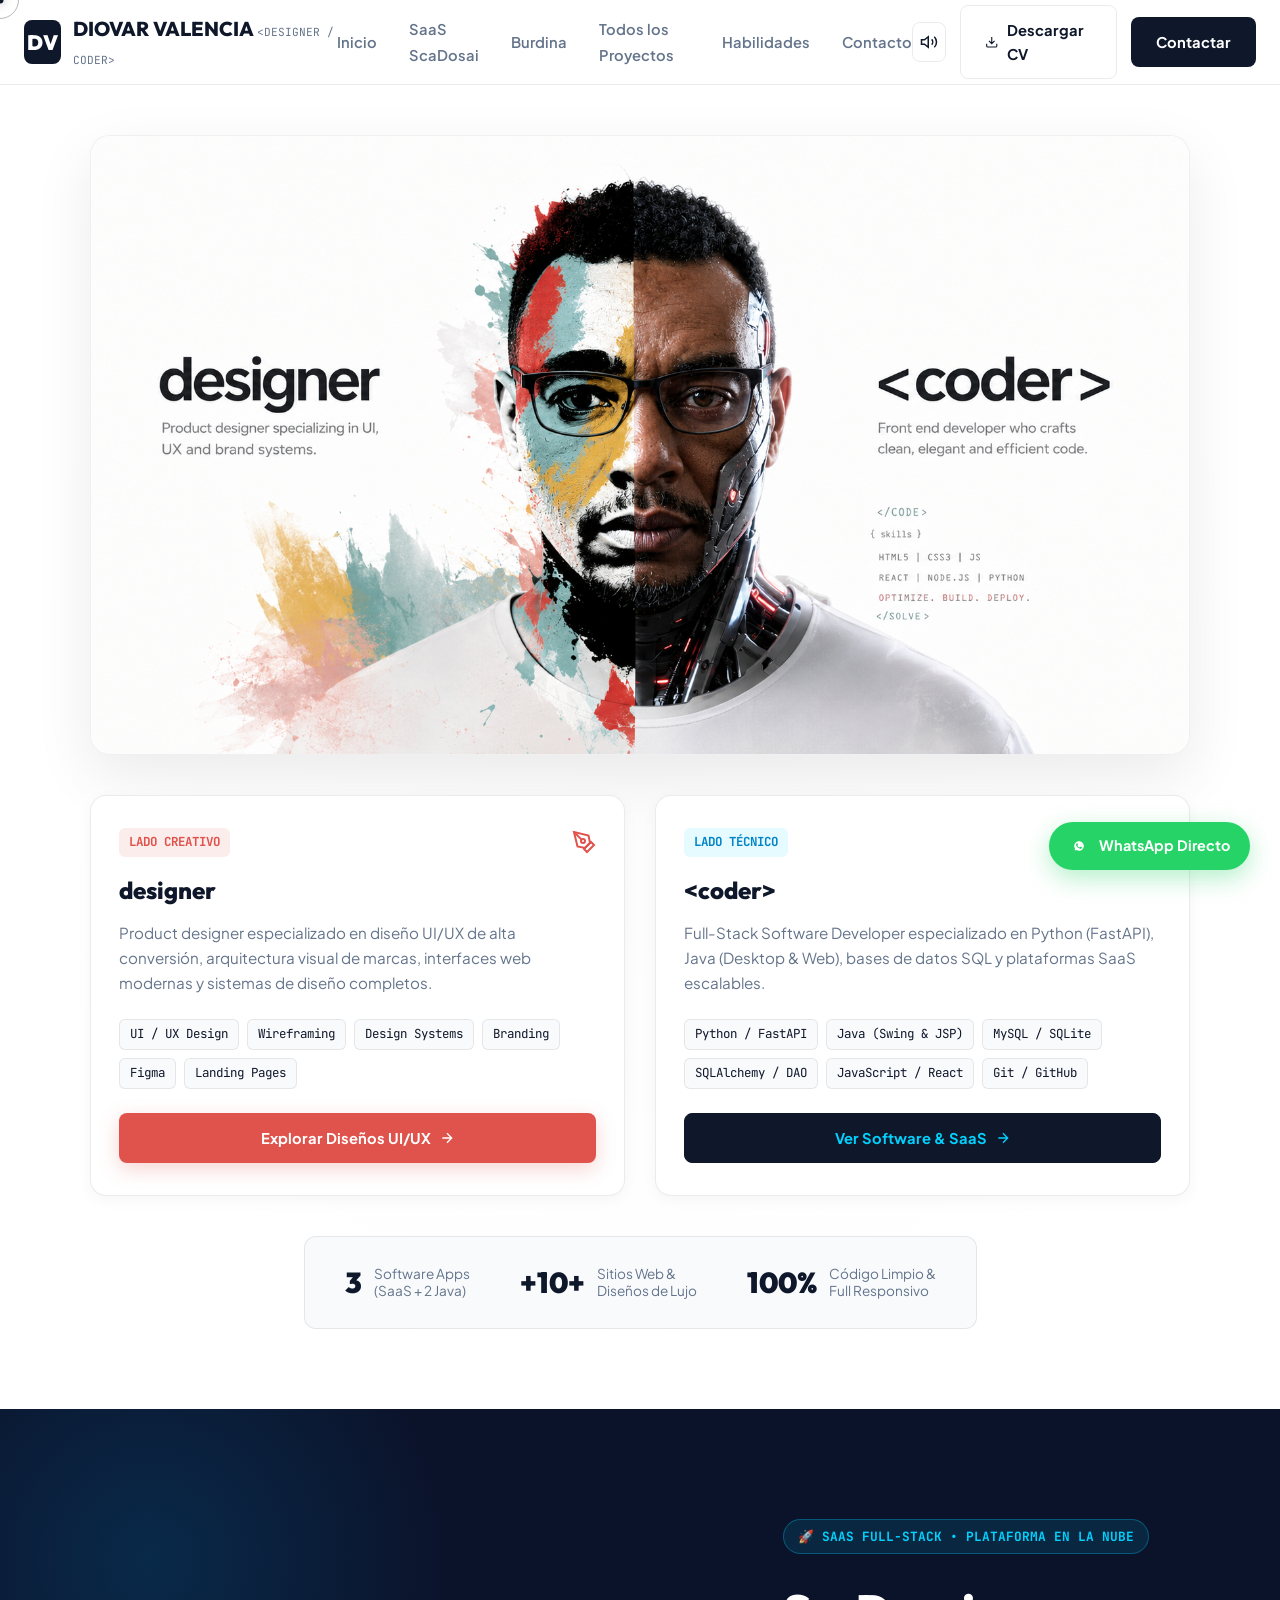
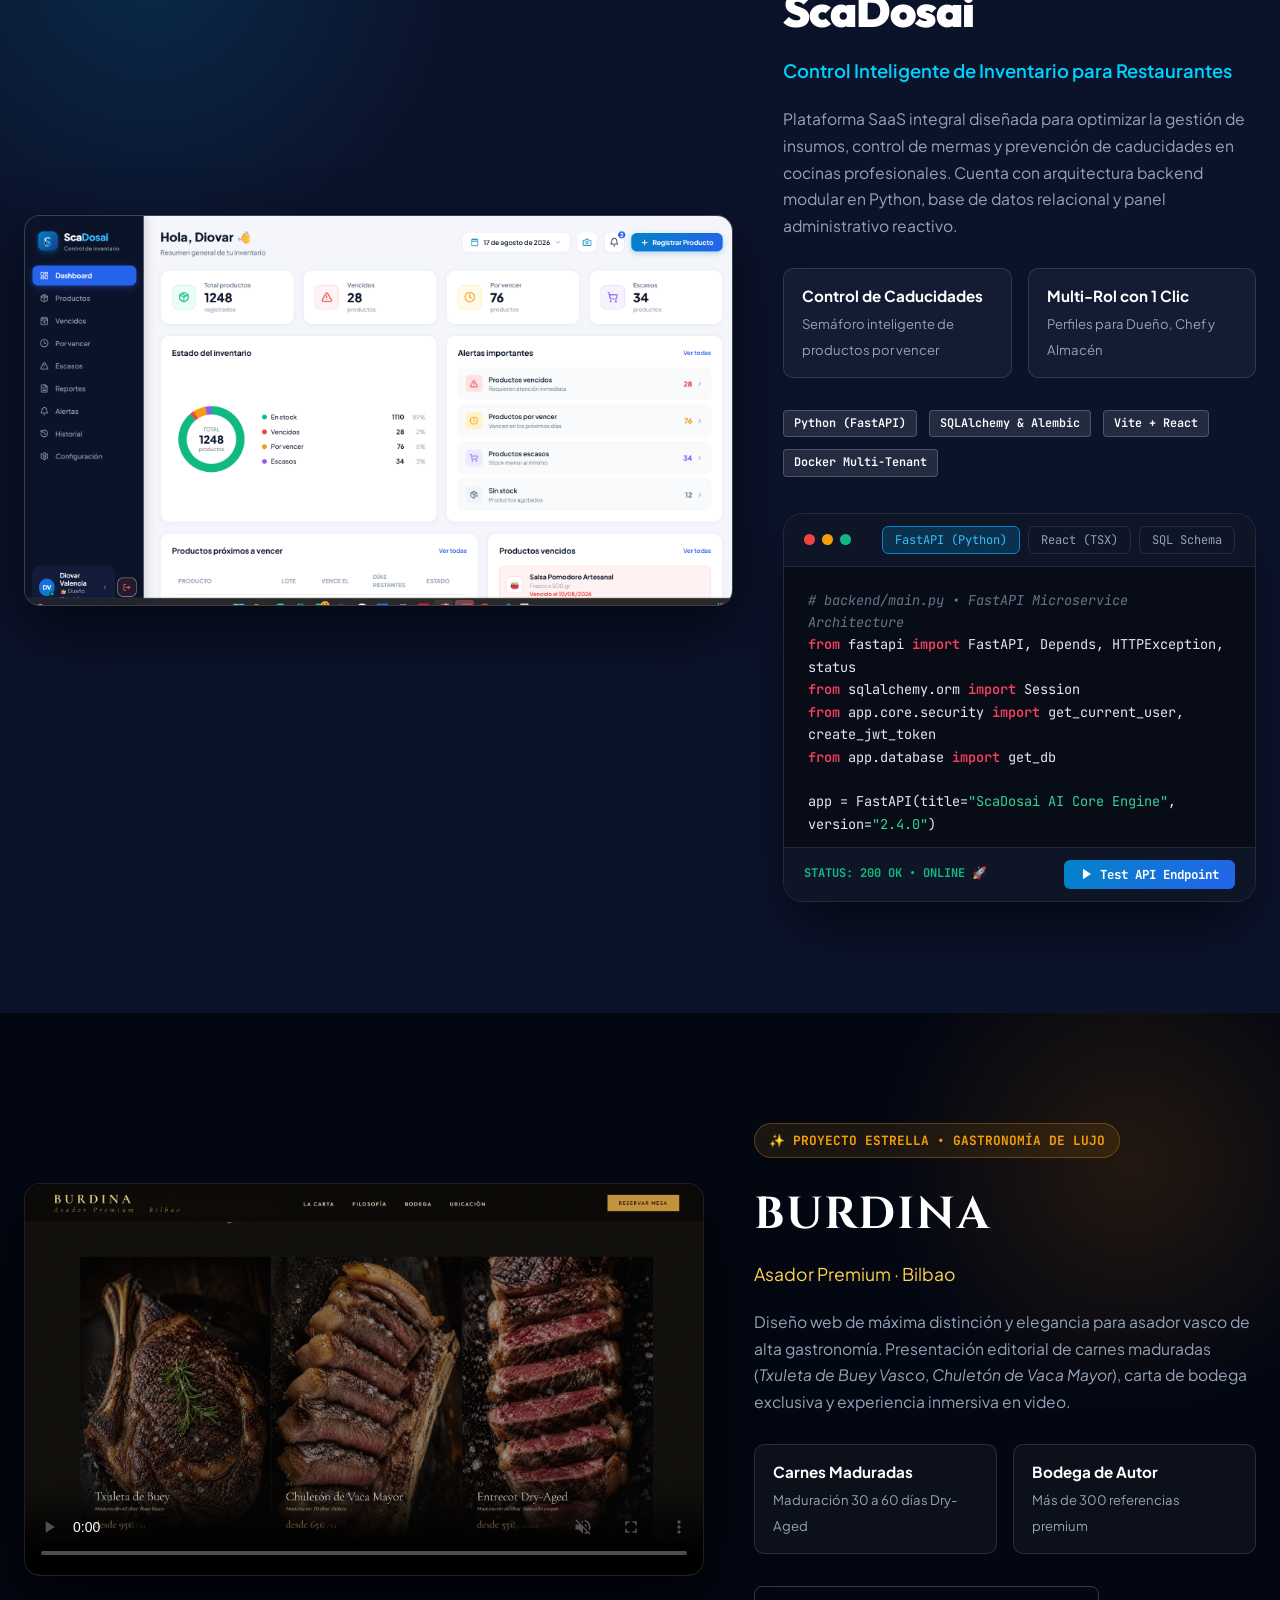
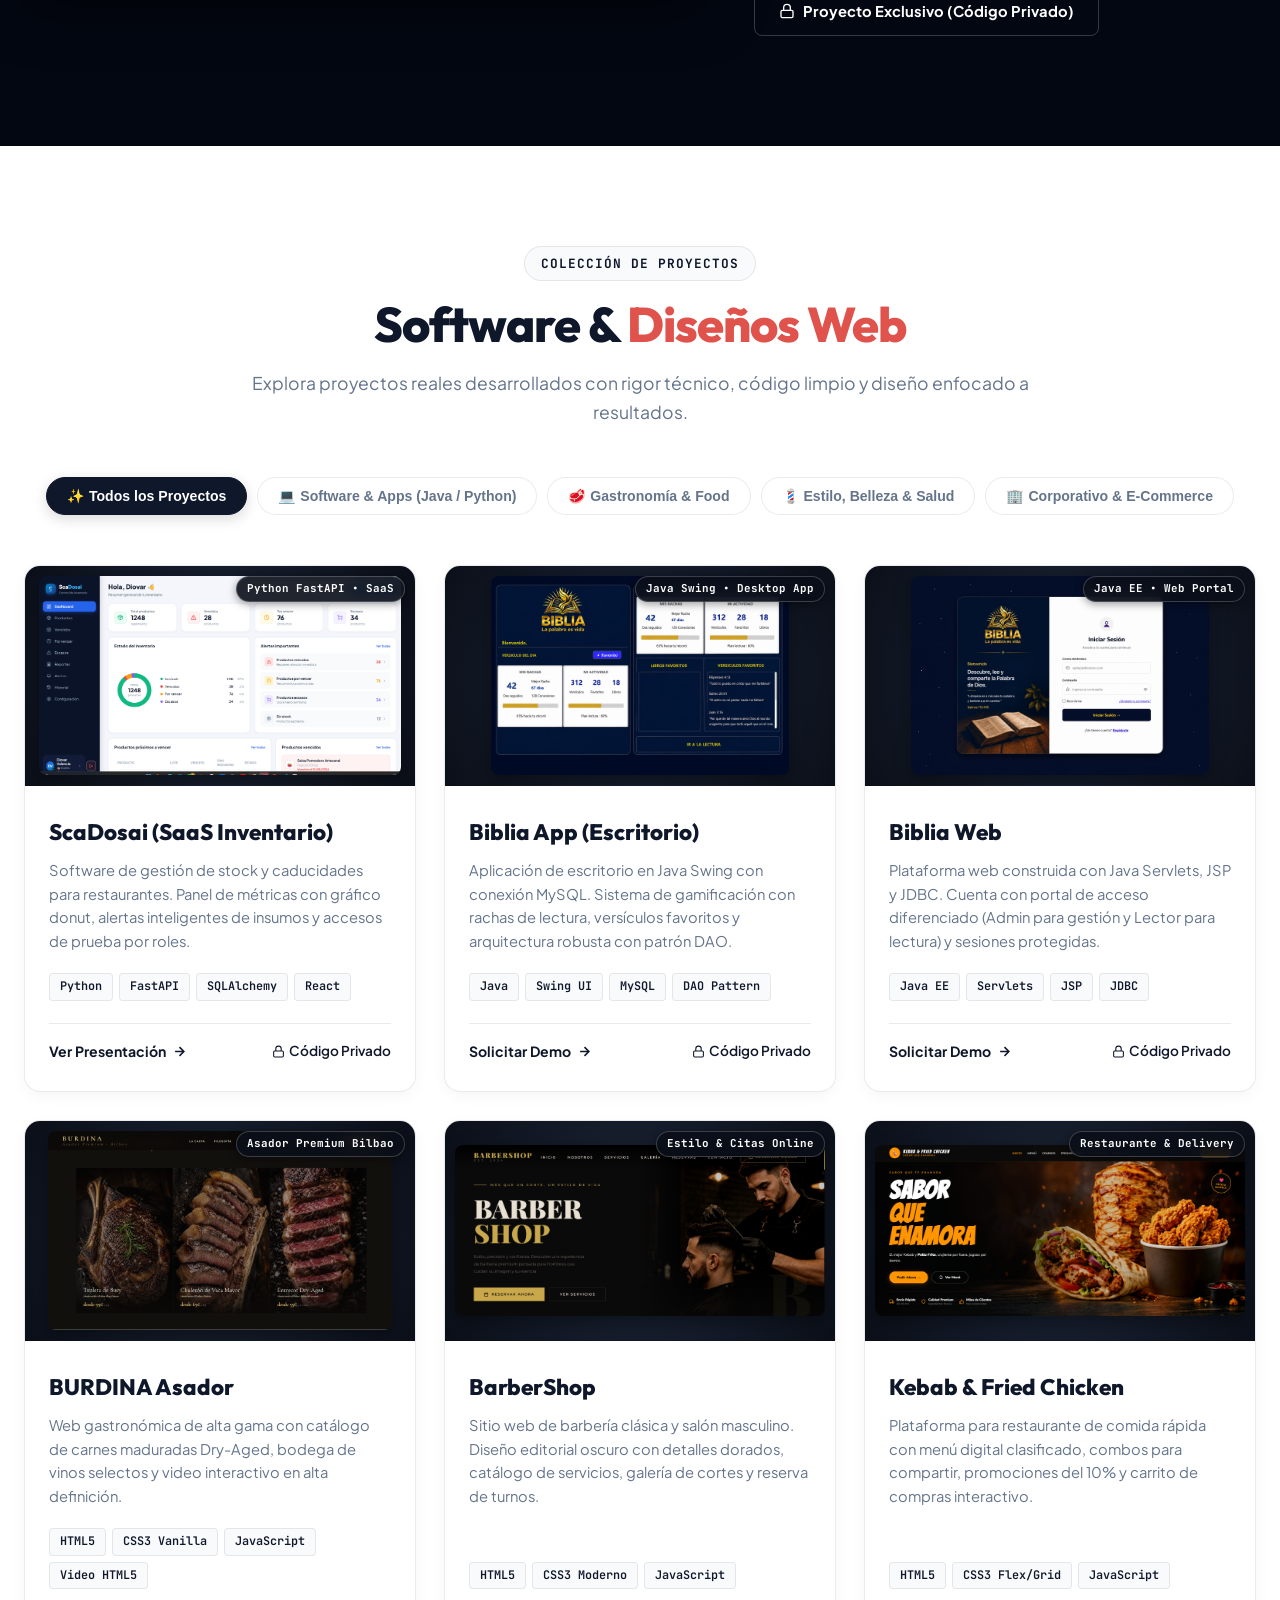
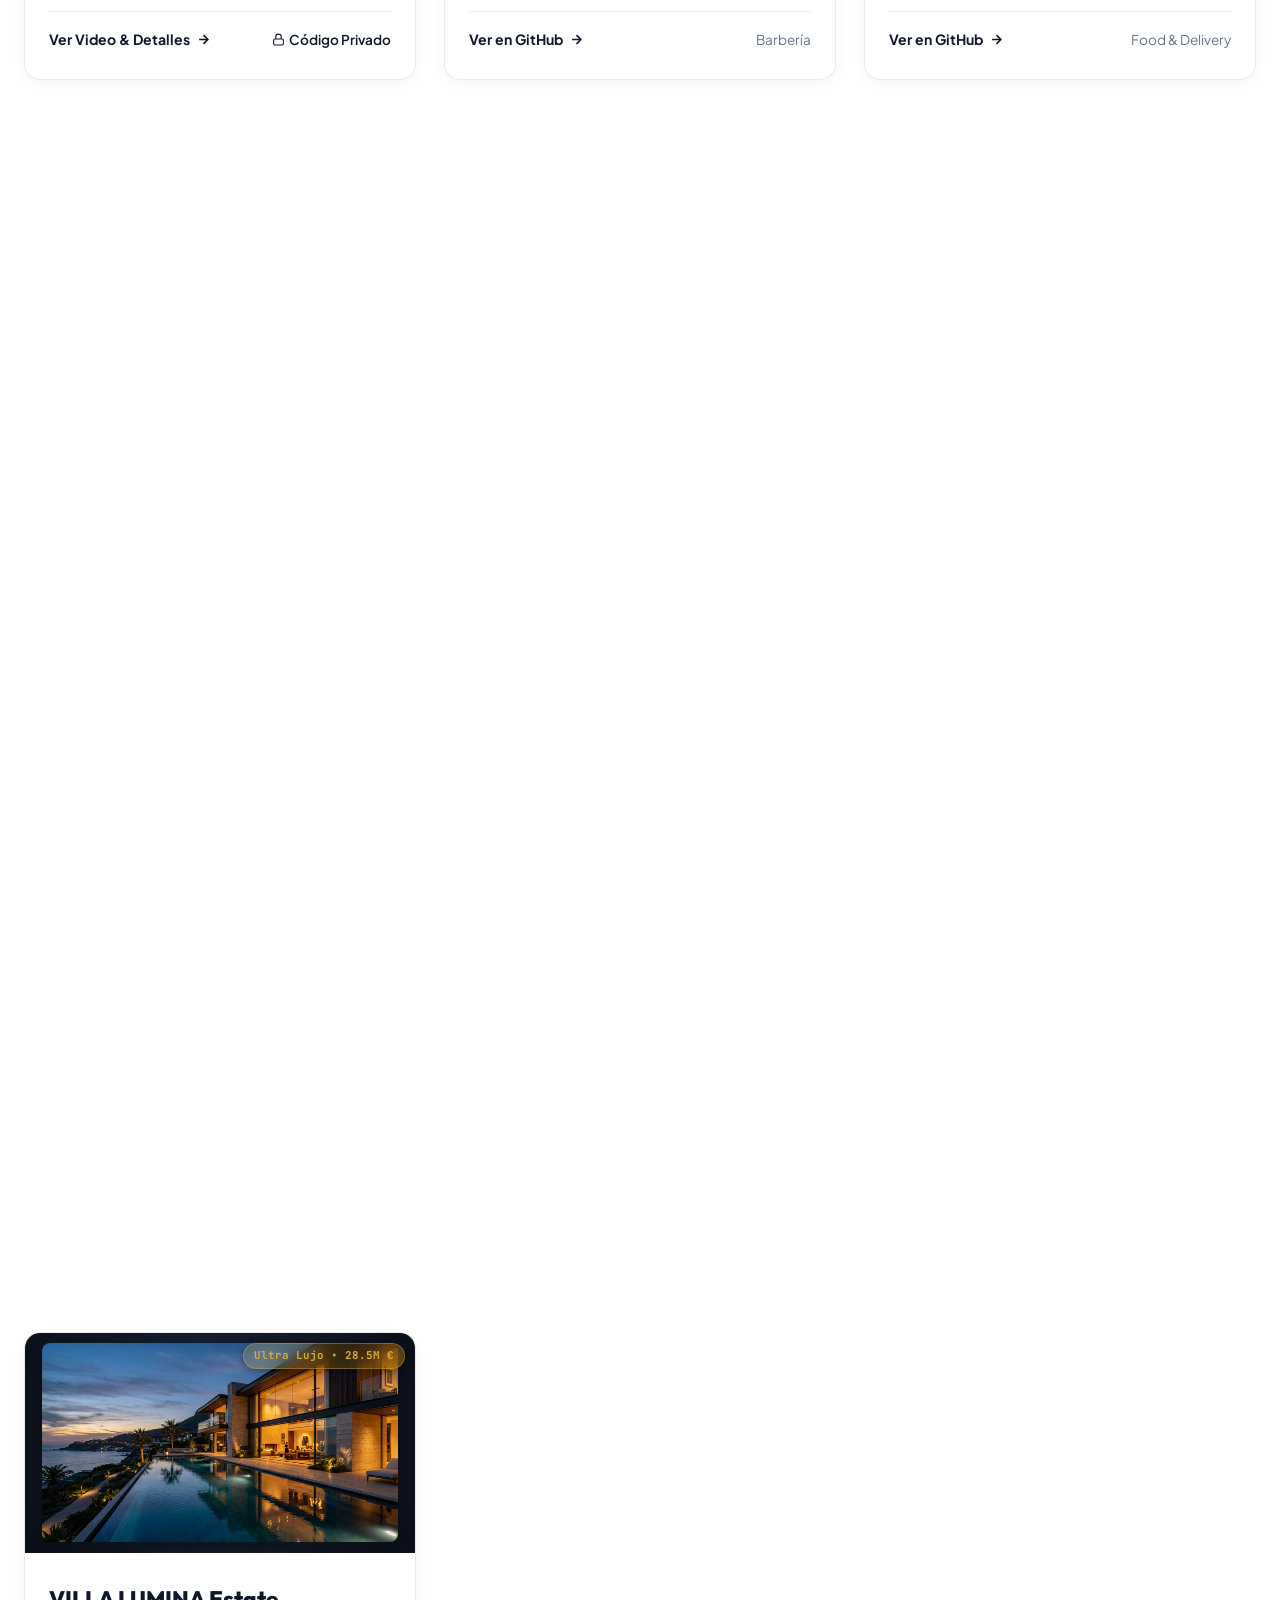
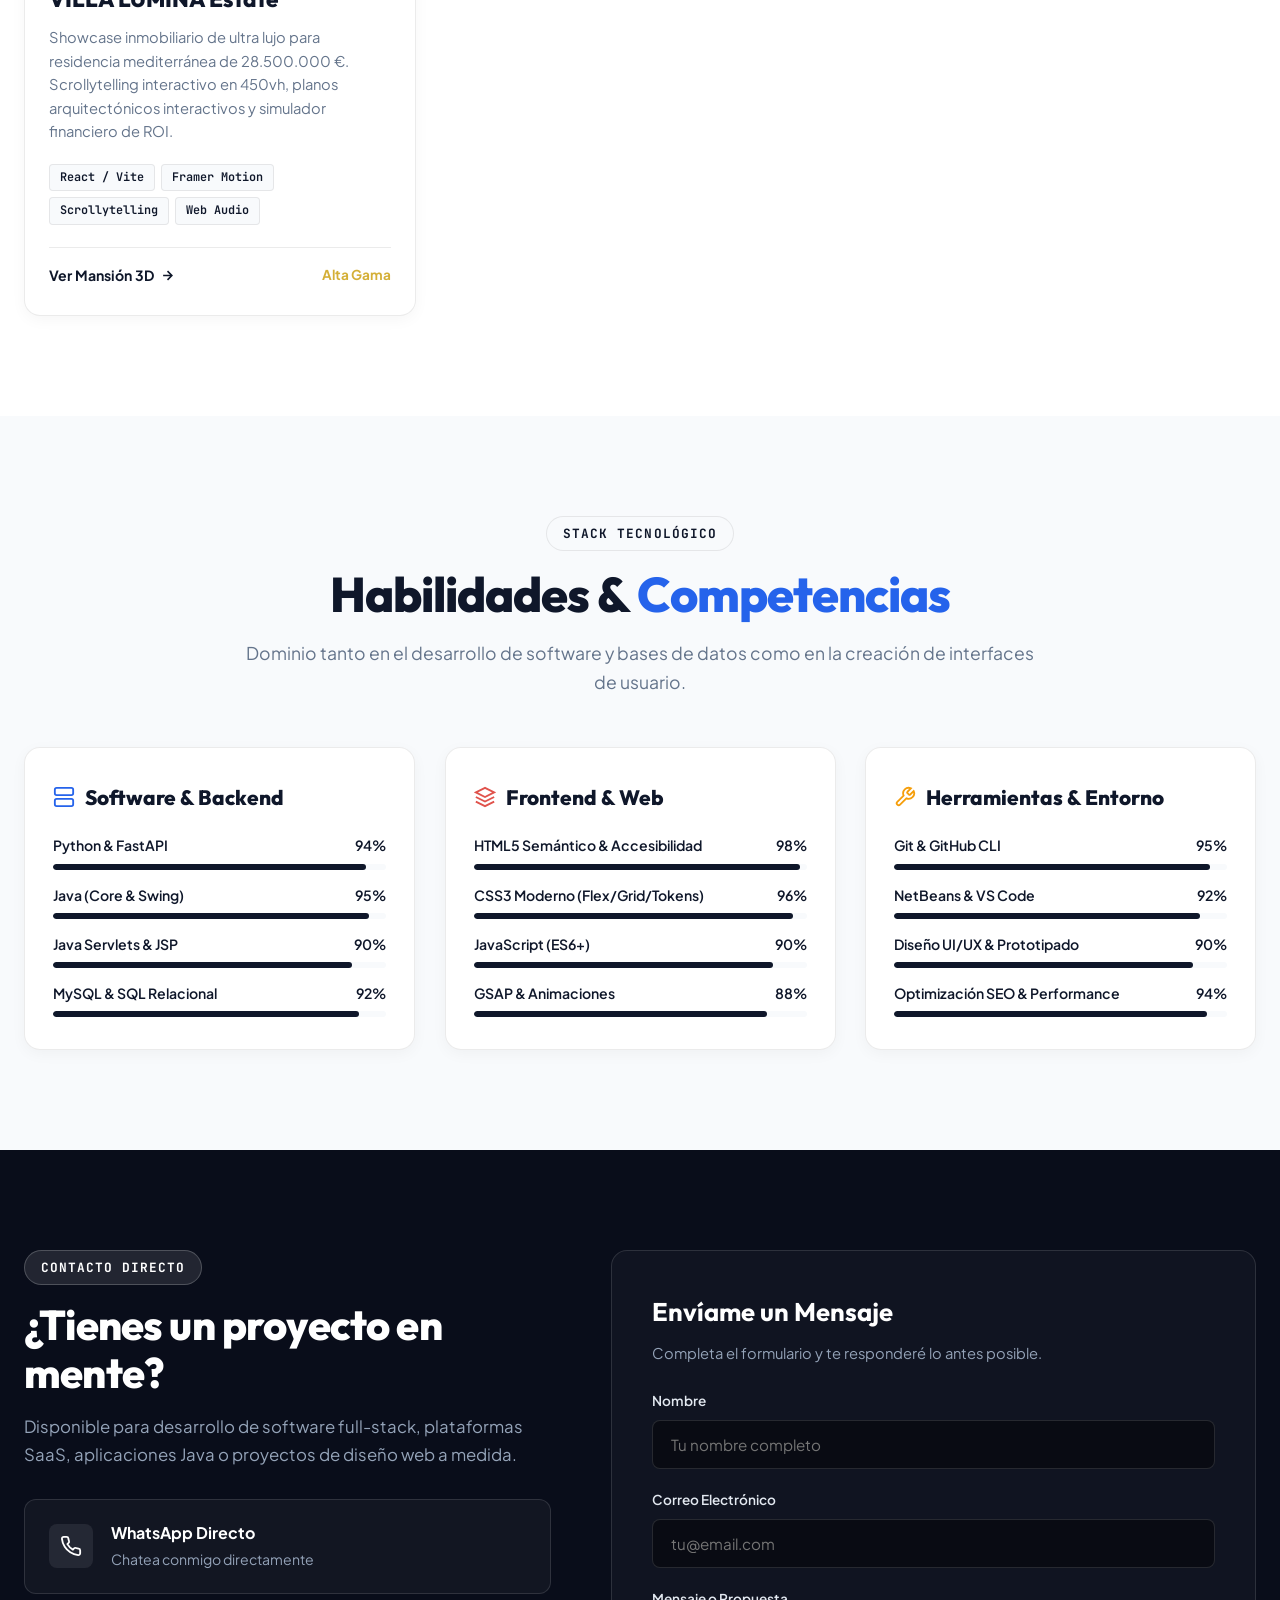
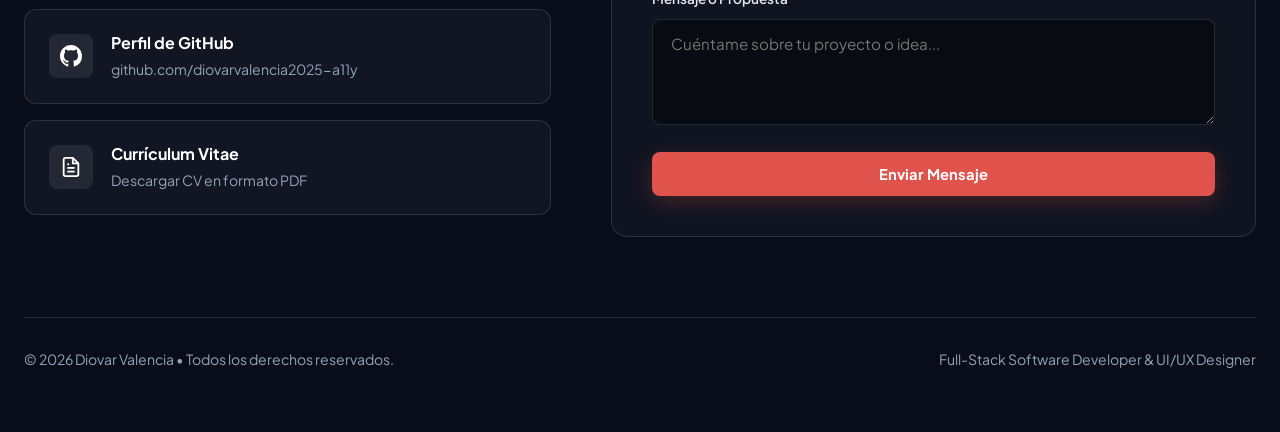
==== commit 35449b15: "feat(portfolio): upgrade to 2026 Awwwards ultra-luxury edition, add spotlight, live code terminal, 3" ====
--- a/index.html
+++ b/index.html
@@ -18,6 +18,10 @@
   <link rel="stylesheet" href="css/styles.css?v=2.1">
 </head>
 <body>
+
+  <!-- Custom Reactive Cursor -->
+  <div id="cursor-dot" class="custom-cursor cursor-dot"></div>
+  <div id="cursor-ring" class="custom-cursor cursor-ring"></div>
 
   <!-- Minimalist Clean Navbar -->
   <nav class="navbar" id="navbar">
@@ -40,6 +44,11 @@
       </ul>
 
       <div class="nav-actions">
+        <!-- Tactile Sound Toggle -->
+        <button id="soundToggleBtn" class="sound-toggle-btn" title="Activar/Silenciar Efectos de Audio">
+          <svg width="18" height="18" viewBox="0 0 24 24" fill="none" stroke="currentColor" stroke-width="2"><polygon points="11 5 6 9 2 9 2 15 6 15 11 19 11 5"/><path d="M19.07 4.93a10 10 0 0 1 0 14.14M15.54 8.46a5 5 0 0 1 0 7.07"/></svg>
+        </button>
+
         <a href="assets/docs/CV_Diovar_Valencia.pdf" target="_blank" class="btn btn-outline" download>
           <svg width="16" height="16" viewBox="0 0 24 24" fill="none" stroke="currentColor" stroke-width="2"><path d="M21 15v4a2 2 0 0 1-2 2H5a2 2 0 0 1-2-2v-4M7 10l5 5 5-5M12 15V3"/></svg>
           Descargar CV
@@ -168,11 +177,47 @@
             </div>
           </div>
 
-          <div style="display: flex; gap: 12px; flex-wrap: wrap;">
+          <div style="display: flex; gap: 12px; flex-wrap: wrap; margin-bottom: 24px;">
             <span class="tech-pill" style="background: rgba(255,255,255,0.1); color: #fff; border-color: rgba(255,255,255,0.2);">Python (FastAPI)</span>
             <span class="tech-pill" style="background: rgba(255,255,255,0.1); color: #fff; border-color: rgba(255,255,255,0.2);">SQLAlchemy & Alembic</span>
             <span class="tech-pill" style="background: rgba(255,255,255,0.1); color: #fff; border-color: rgba(255,255,255,0.2);">Vite + React</span>
-            <span class="tech-pill" style="background: rgba(255,255,255,0.1); color: #fff; border-color: rgba(255,255,255,0.2);">Gráficos Donut</span>
+            <span class="tech-pill" style="background: rgba(255,255,255,0.1); color: #fff; border-color: rgba(255,255,255,0.2);">Docker Multi-Tenant</span>
+          </div>
+
+          <!-- Interactive Live Terminal -->
+          <div class="live-terminal-wrapper">
+            <div class="terminal-topbar">
+              <div class="terminal-dots">
+                <span class="terminal-dot dot-red"></span>
+                <span class="terminal-dot dot-yellow"></span>
+                <span class="terminal-dot dot-green"></span>
+              </div>
+              <div class="terminal-tabs">
+                <button class="terminal-tab-btn active" data-lang="fastapi">FastAPI (Python)</button>
+                <button class="terminal-tab-btn" data-lang="react">React (TSX)</button>
+                <button class="terminal-tab-btn" data-lang="sql">SQL Schema</button>
+              </div>
+            </div>
+            <div class="terminal-code-body" id="terminalCodeBody">
+              <span class="code-comment"># backend/main.py • FastAPI Microservice Architecture</span><br>
+              <span class="code-keyword">from</span> fastapi <span class="code-keyword">import</span> FastAPI, Depends, HTTPException, status<br>
+              <span class="code-keyword">from</span> sqlalchemy.orm <span class="code-keyword">import</span> Session<br>
+              <span class="code-keyword">from</span> app.core.security <span class="code-keyword">import</span> get_current_user, create_jwt_token<br>
+              <span class="code-keyword">from</span> app.database <span class="code-keyword">import</span> get_db<br><br>
+              app = FastAPI(title=<span class="code-str">"ScaDosai AI Core Engine"</span>, version=<span class="code-str">"2.4.0"</span>)<br><br>
+              <span class="code-keyword">@app.post</span>(<span class="code-str">"/api/v1/projects/generate"</span>, status_code=status.HTTP_201_CREATED)<br>
+              <span class="code-keyword">async def</span> <span class="code-fn">generate_scaffold</span>(payload: dict, db: Session = Depends(get_db)):<br>
+              &nbsp;&nbsp;&nbsp;&nbsp;<span class="code-comment"># Multi-tenant execution with async task queue</span><br>
+              &nbsp;&nbsp;&nbsp;&nbsp;task_id = <span class="code-keyword">await</span> engine.dispatch_async_build(payload)<br>
+              &nbsp;&nbsp;&nbsp;&nbsp;<span class="code-keyword">return</span> {<span class="code-str">"status"</span>: <span class="code-str">"success"</span>, <span class="code-str">"latency_ms"</span>: 24, <span class="code-str">"task_id"</span>: task_id}
+            </div>
+            <div class="terminal-action-footer">
+              <span id="terminalStatusBadge" style="font-size: 0.75rem; color: #10B981; font-weight: 700; font-family: var(--font-mono);">STATUS: 200 OK • ONLINE 🚀</span>
+              <button id="terminalRunBtn" class="terminal-run-btn">
+                <svg width="14" height="14" viewBox="0 0 24 24" fill="currentColor"><polygon points="5 3 19 12 5 21 5 3"/></svg>
+                Test API Endpoint
+              </button>
+            </div>
           </div>
         </div>
 
@@ -585,29 +630,29 @@
           </div>
         </article>
 
-        <!-- 12. COLORIN BOOK (LIVRO DE COLORIR A3) -->
+        <!-- 12. VILLA LUMINA (ULTRA LUXURY REAL ESTATE) -->
         <article class="project-card" data-category="corporativo">
           <div class="project-frame">
-            <img src="assets/img/colorin-cover.jpg" alt="Colorin Book Cozy Little Friends" class="project-img">
-            <span class="project-category-badge">Ilustración & Editorial A3</span>
-          </div>
-          <div class="project-card-body">
-            <h3 class="project-card-title">Colorin Book (Livro de Colorir)</h3>
-            <p class="project-card-desc">
-              Colección editorial ilustrada de libro de colorir infantil/adultos ("Cozy Little Friends"). Formato horizontal A3, estética acogedora estilo Coco Wyo, páginas internas con contornos limpios a 300 DPI y PDF compilado listo para impresión.
-            </p>
-            <div class="project-tech-row">
-              <span class="tech-pill">Formato A3</span>
-              <span class="tech-pill">300 DPI High-Res</span>
-              <span class="tech-pill">Lineart Digital</span>
-              <span class="tech-pill">PDF Editorial</span>
-            </div>
-            <div class="project-card-links">
-              <a href="assets/docs/Colorin_Book_A3_Demonstracao.pdf" target="_blank" class="action-link" download>
-                <span>Baixar Livro PDF</span>
-                <svg width="15" height="15" viewBox="0 0 24 24" fill="none" stroke="currentColor" stroke-width="2.5"><path d="M21 15v4a2 2 0 0 1-2 2H5a2 2 0 0 1-2-2v-4M7 10l5 5 5-5M12 15V3"/></svg>
-              </a>
-              <span class="github-link">Design Editorial</span>
+            <img src="assets/img/villa-lumina.jpg" alt="Villa Lumina Mansión de Lujo" class="project-img">
+            <span class="project-category-badge" style="background: rgba(212, 175, 55, 0.2); color: #D4AF37; border-color: rgba(212, 175, 55, 0.4);">Ultra Lujo • 28.5M €</span>
+          </div>
+          <div class="project-card-body">
+            <h3 class="project-card-title">VILLA LUMINA Estate</h3>
+            <p class="project-card-desc">
+              Showcase inmobiliario de ultra lujo para residencia mediterránea de 28.500.000 €. Scrollytelling interactivo en 450vh, planos arquitectónicos interactivos y simulador financiero de ROI.
+            </p>
+            <div class="project-tech-row">
+              <span class="tech-pill">React / Vite</span>
+              <span class="tech-pill">Framer Motion</span>
+              <span class="tech-pill">Scrollytelling</span>
+              <span class="tech-pill">Web Audio</span>
+            </div>
+            <div class="project-card-links">
+              <a href="villa-lumina/index.html" target="_blank" class="action-link">
+                <span>Ver Mansión 3D</span>
+                <svg width="15" height="15" viewBox="0 0 24 24" fill="none" stroke="currentColor" stroke-width="2.5"><path d="M5 12h14M12 5l7 7-7 7"/></svg>
+              </a>
+              <span class="github-link" style="color: #D4AF37; font-weight: 700;">Alta Gama</span>
             </div>
           </div>
         </article>
@@ -793,6 +838,38 @@
     <span>WhatsApp Directo</span>
   </a>
 
+  <!-- Rich Project Lightbox Modal -->
+  <div class="project-modal-backdrop" id="projectModalBackdrop">
+    <div class="project-modal-card">
+      <button class="modal-close-btn" id="modalCloseBtn" aria-label="Cerrar Modal">
+        <svg width="20" height="20" viewBox="0 0 24 24" fill="none" stroke="currentColor" stroke-width="2.5"><line x1="18" y1="6" x2="6" y2="18"/><line x1="6" y1="6" x2="18" y2="18"/></svg>
+      </button>
+      <div class="modal-content-body">
+        <span class="project-category-badge" id="modalCategory" style="position: static; display: inline-block; margin-bottom: 12px; background: rgba(2, 132, 199, 0.2); color: #38BDF8; border: 1px solid rgba(2, 132, 199, 0.4);">Categoría</span>
+        <h2 id="modalTitle" style="font-family: var(--font-display); font-size: 2rem; color: #fff; margin-bottom: 16px; font-weight: 800;">Título del Proyecto</h2>
+        
+        <div style="border-radius: 16px; overflow: hidden; border: 1px solid rgba(255,255,255,0.12); margin-bottom: 24px; max-height: 380px; background: #000;">
+          <img id="modalImg" src="assets/img/scadosai-dashboard.png" alt="Preview" style="width: 100%; height: 100%; object-fit: cover;">
+        </div>
+
+        <p id="modalDesc" style="color: #CBD5E1; font-size: 1rem; line-height: 1.7; margin-bottom: 24px;">Descripción detallada de la arquitectura y la solución técnica.</p>
+
+        <h4 style="font-size: 0.85rem; font-family: var(--font-mono); text-transform: uppercase; color: #94A3B8; margin-bottom: 12px; letter-spacing: 0.05em;">Stack Tecnológico</h4>
+        <div id="modalTechChips" style="display: flex; gap: 8px; flex-wrap: wrap; margin-bottom: 24px;"></div>
+
+        <h4 style="font-size: 0.85rem; font-family: var(--font-mono); text-transform: uppercase; color: #94A3B8; margin-bottom: 12px; letter-spacing: 0.05em;">Métricas & Arquitectura</h4>
+        <div id="modalMetrics" style="display: flex; gap: 12px; flex-wrap: wrap; margin-bottom: 32px;"></div>
+
+        <div style="display: flex; gap: 12px; flex-wrap: wrap;">
+          <a href="#contacto" class="btn btn-saas" id="modalActionLink">
+            <span>Consultar Disponibilidad de Proyecto</span>
+            <svg width="16" height="16" viewBox="0 0 24 24" fill="none" stroke="currentColor" stroke-width="2"><path d="M5 12h14M12 5l7 7-7 7"/></svg>
+          </a>
+        </div>
+      </div>
+    </div>
+  </div>
+
   <!-- Script Engine -->
   <script src="js/main.js"></script>
 </body>
--- a/css/styles.css
+++ b/css/styles.css
@@ -1292,3 +1292,297 @@
     font-size: 1.65rem;
   }
 }
+
+/* ==========================================================================
+   2026 ULTRA-LUXURY AWWWARDS ANIMATIONS ENGINE & SPOTLIGHT
+   ========================================================================== */
+
+/* Custom Reactive Cursor */
+.custom-cursor {
+  pointer-events: none;
+  position: fixed;
+  top: 0;
+  left: 0;
+  z-index: 99999;
+  border-radius: 50%;
+  transform: translate(-50%, -50%);
+  transition: opacity 0.3s ease;
+}
+
+.cursor-dot {
+  width: 7px;
+  height: 7px;
+  background: var(--text-dark);
+  box-shadow: 0 0 10px rgba(0, 0, 0, 0.4);
+}
+
+.cursor-ring {
+  width: 38px;
+  height: 38px;
+  border: 1.5px solid rgba(15, 23, 42, 0.3);
+  transition: width 0.25s cubic-bezier(0.16, 1, 0.3, 1), height 0.25s cubic-bezier(0.16, 1, 0.3, 1), border-color 0.25s ease, background-color 0.25s ease;
+}
+
+body.cursor-hover .cursor-ring {
+  width: 62px;
+  height: 62px;
+  border-color: var(--saas-blue);
+  background: rgba(2, 132, 199, 0.08);
+  backdrop-filter: blur(2px);
+}
+
+body.cursor-designer .cursor-ring {
+  width: 65px;
+  height: 65px;
+  border-color: var(--designer-coral);
+  background: rgba(224, 83, 76, 0.1);
+}
+
+body.cursor-coder .cursor-ring {
+  width: 65px;
+  height: 65px;
+  border-color: var(--coder-cyan);
+  background: rgba(0, 210, 255, 0.1);
+}
+
+/* Reveal on Scroll (Awwwards Staggered Animation) */
+.reveal-on-scroll {
+  opacity: 0;
+  transform: translateY(32px);
+  transition: opacity 0.8s cubic-bezier(0.16, 1, 0.3, 1), transform 0.8s cubic-bezier(0.16, 1, 0.3, 1);
+  will-change: opacity, transform;
+}
+
+.reveal-on-scroll.is-revealed {
+  opacity: 1;
+  transform: translateY(0);
+}
+
+/* Staggered Delay Helpers */
+.delay-100 { transition-delay: 0.1s; }
+.delay-200 { transition-delay: 0.2s; }
+.delay-300 { transition-delay: 0.3s; }
+.delay-400 { transition-delay: 0.4s; }
+
+/* Dynamic Spotlight Hover Card Effect */
+.spotlight-card {
+  position: relative;
+  overflow: hidden;
+}
+
+.spotlight-card::before {
+  content: '';
+  position: absolute;
+  top: 0;
+  left: 0;
+  right: 0;
+  bottom: 0;
+  background: radial-gradient(500px circle at var(--mouse-x, 50%) var(--mouse-y, 50%), rgba(2, 132, 199, 0.09), transparent 45%);
+  opacity: 0;
+  transition: opacity 0.35s ease;
+  pointer-events: none;
+  z-index: 1;
+}
+
+.spotlight-card:hover::before {
+  opacity: 1;
+}
+
+/* 3D Tilt Card Perspective */
+.perspective-container {
+  perspective: 1200px;
+}
+
+.tilt-card {
+  transition: transform 0.25s cubic-bezier(0.2, 0.8, 0.2, 1), box-shadow 0.3s ease;
+  transform-style: preserve-3d;
+  will-change: transform;
+}
+
+/* Live Terminal Component in ScaDosai Section */
+.live-terminal-wrapper {
+  background: #090D1A;
+  border: 1px solid rgba(255, 255, 255, 0.12);
+  border-radius: 20px;
+  overflow: hidden;
+  box-shadow: 0 30px 60px -15px rgba(0, 0, 0, 0.7);
+  font-family: var(--font-mono);
+  margin-top: 36px;
+}
+
+.terminal-topbar {
+  background: #0E1526;
+  padding: 12px 20px;
+  display: flex;
+  align-items: center;
+  justify-content: space-between;
+  border-bottom: 1px solid rgba(255, 255, 255, 0.08);
+}
+
+.terminal-dots {
+  display: flex;
+  gap: 7px;
+}
+
+.terminal-dot {
+  width: 11px;
+  height: 11px;
+  border-radius: 50%;
+}
+.dot-red { background: #EF4444; }
+.dot-yellow { background: #F59E0B; }
+.dot-green { background: #10B981; }
+
+.terminal-tabs {
+  display: flex;
+  gap: 8px;
+}
+
+.terminal-tab-btn {
+  background: transparent;
+  border: 1px solid rgba(255, 255, 255, 0.1);
+  color: #94A3B8;
+  font-family: var(--font-mono);
+  font-size: 0.75rem;
+  padding: 5px 12px;
+  border-radius: 6px;
+  cursor: pointer;
+  transition: all 0.2s ease;
+}
+
+.terminal-tab-btn.active {
+  background: rgba(2, 132, 199, 0.25);
+  border-color: #0284C7;
+  color: #38BDF8;
+}
+
+.terminal-code-body {
+  padding: 22px 24px;
+  color: #E2E8F0;
+  font-size: 0.85rem;
+  line-height: 1.65;
+  background: #080C16;
+  max-height: 280px;
+  overflow-y: auto;
+}
+
+.code-keyword { color: #F43F5E; font-weight: 600; }
+.code-fn { color: #38BDF8; }
+.code-str { color: #34D399; }
+.code-param { color: #FBBF24; }
+.code-comment { color: #64748B; font-style: italic; }
+
+.terminal-action-footer {
+  background: #0E1526;
+  padding: 12px 20px;
+  display: flex;
+  align-items: center;
+  justify-content: space-between;
+  border-top: 1px solid rgba(255, 255, 255, 0.08);
+}
+
+.terminal-run-btn {
+  background: linear-gradient(135deg, #0284C7, #2563EB);
+  color: #fff;
+  border: none;
+  font-family: var(--font-mono);
+  font-size: 0.78rem;
+  font-weight: 700;
+  padding: 6px 16px;
+  border-radius: 6px;
+  cursor: pointer;
+  display: inline-flex;
+  align-items: center;
+  gap: 6px;
+  transition: transform 0.2s ease, box-shadow 0.2s ease;
+}
+
+.terminal-run-btn:hover {
+  transform: translateY(-1px);
+  box-shadow: 0 4px 15px rgba(2, 132, 199, 0.4);
+}
+
+/* Rich Project Modal / Drawer (Lightbox Detail Preview) */
+.project-modal-backdrop {
+  position: fixed;
+  inset: 0;
+  background: rgba(6, 10, 22, 0.85);
+  backdrop-filter: blur(18px);
+  -webkit-backdrop-filter: blur(18px);
+  z-index: 999999;
+  display: flex;
+  align-items: center;
+  justify-content: center;
+  padding: 24px;
+  opacity: 0;
+  visibility: hidden;
+  transition: opacity 0.35s cubic-bezier(0.16, 1, 0.3, 1), visibility 0.35s ease;
+}
+
+.project-modal-backdrop.is-open {
+  opacity: 1;
+  visibility: visible;
+}
+
+.project-modal-card {
+  background: #0B0F1E;
+  border: 1px solid rgba(255, 255, 255, 0.15);
+  border-radius: 24px;
+  max-width: 860px;
+  width: 100%;
+  max-height: 88vh;
+  overflow-y: auto;
+  transform: scale(0.94) translateY(20px);
+  transition: transform 0.35s cubic-bezier(0.16, 1, 0.3, 1);
+  box-shadow: 0 40px 80px -15px rgba(0, 0, 0, 0.9);
+  color: #F1F5F9;
+  position: relative;
+}
+
+.project-modal-backdrop.is-open .project-modal-card {
+  transform: scale(1) translateY(0);
+}
+
+.modal-close-btn {
+  position: absolute;
+  top: 20px;
+  right: 20px;
+  width: 38px;
+  height: 38px;
+  background: rgba(255, 255, 255, 0.1);
+  border: 1px solid rgba(255, 255, 255, 0.15);
+  border-radius: 50%;
+  color: #fff;
+  display: grid;
+  place-items: center;
+  cursor: pointer;
+  transition: background 0.2s, transform 0.2s;
+  z-index: 10;
+}
+.modal-close-btn:hover {
+  background: rgba(255, 255, 255, 0.2);
+  transform: scale(1.1);
+}
+
+.modal-content-body {
+  padding: 36px;
+}
+
+/* Sound Toggle in Navbar */
+.sound-toggle-btn {
+  width: 40px;
+  height: 40px;
+  border-radius: 8px;
+  border: 1px solid var(--border-light);
+  background: transparent;
+  color: var(--text-dark);
+  display: grid;
+  place-items: center;
+  cursor: pointer;
+  transition: all var(--transition);
+}
+.sound-toggle-btn:hover {
+  border-color: var(--text-dark);
+  background: rgba(0, 0, 0, 0.04);
+}
+
